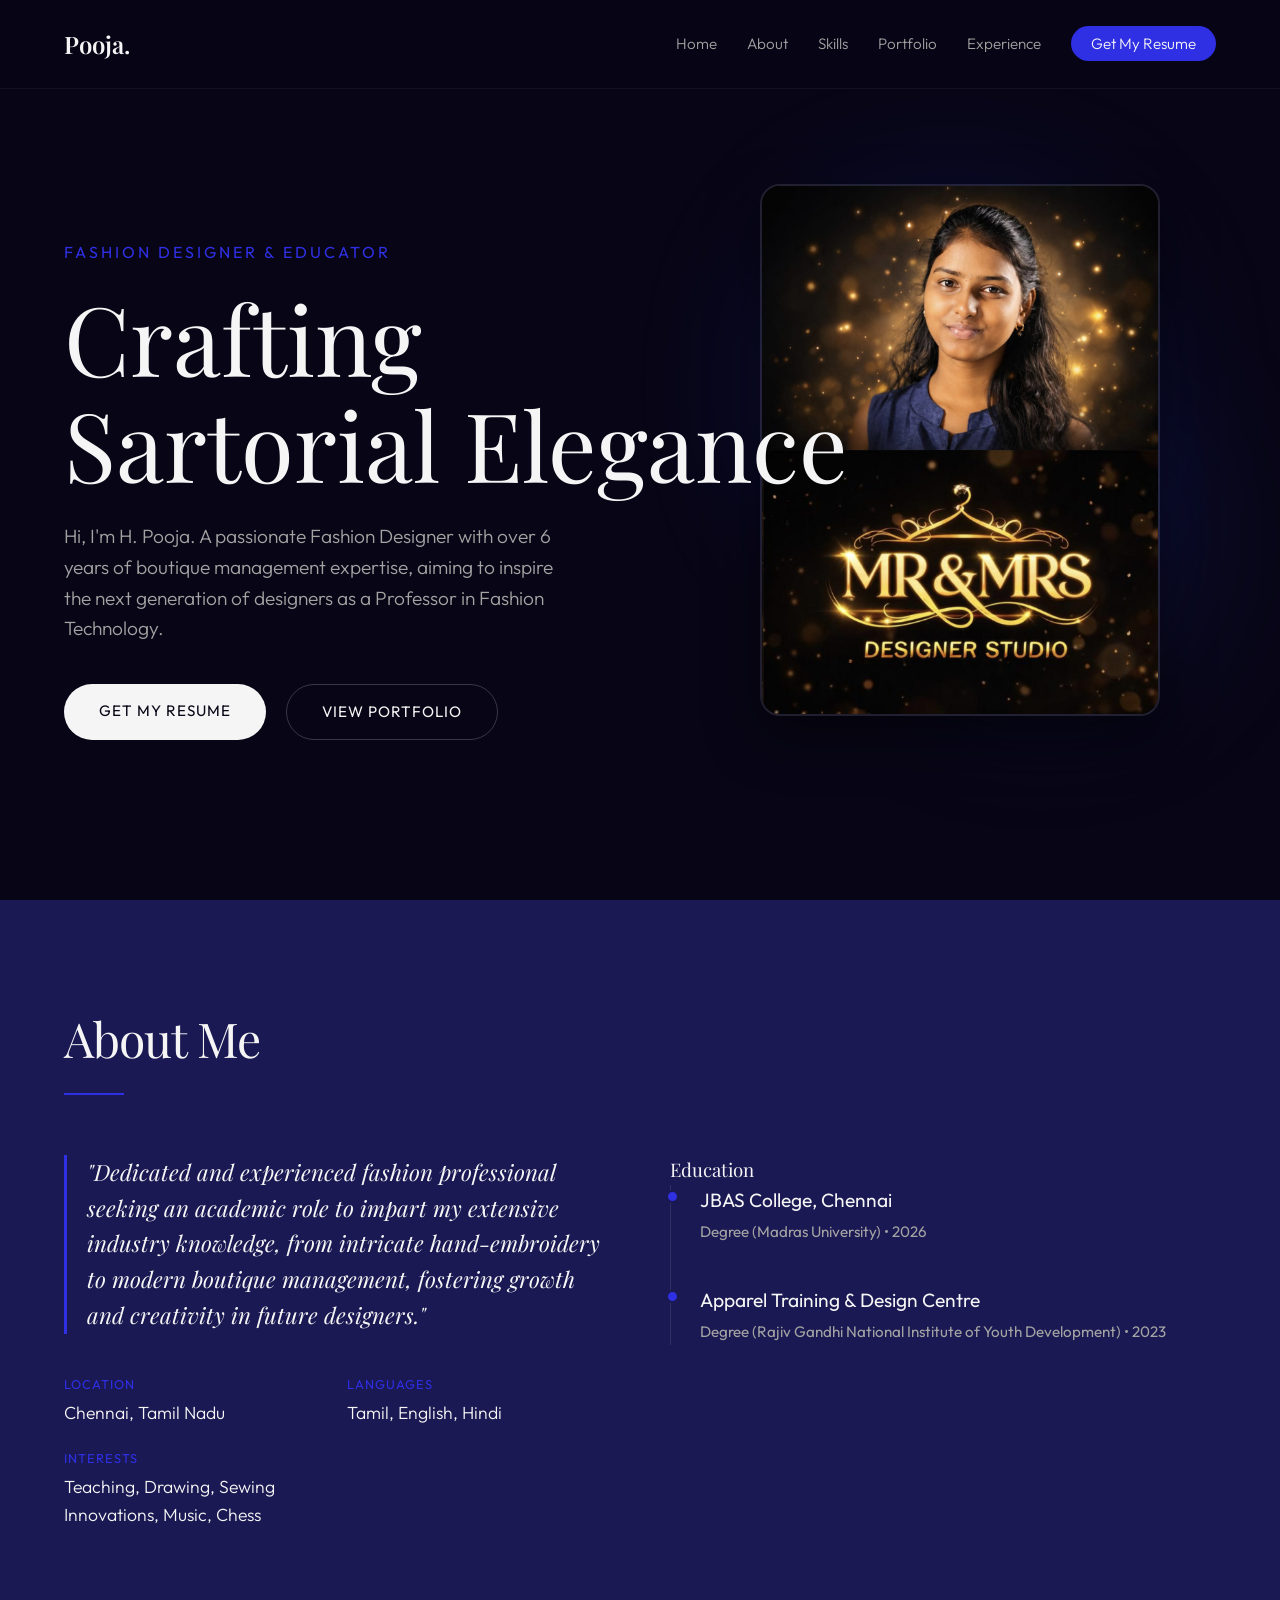
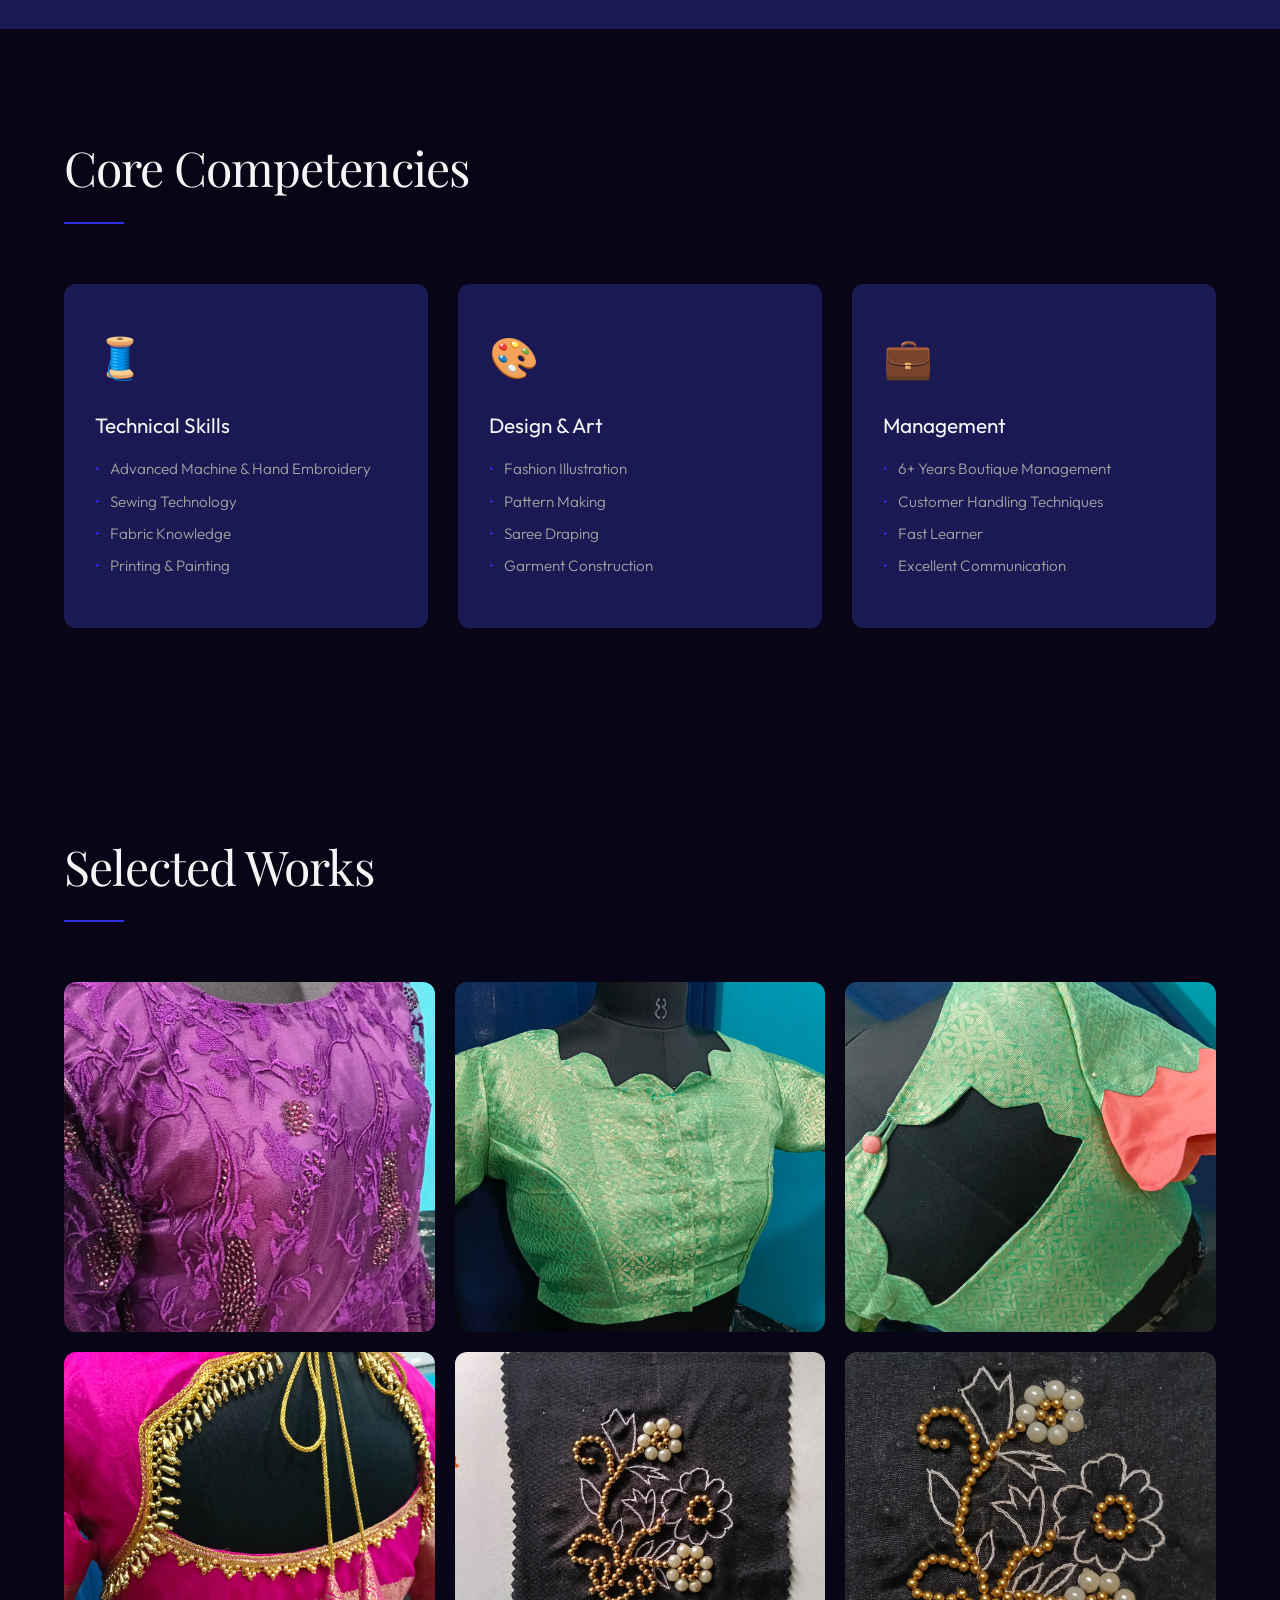
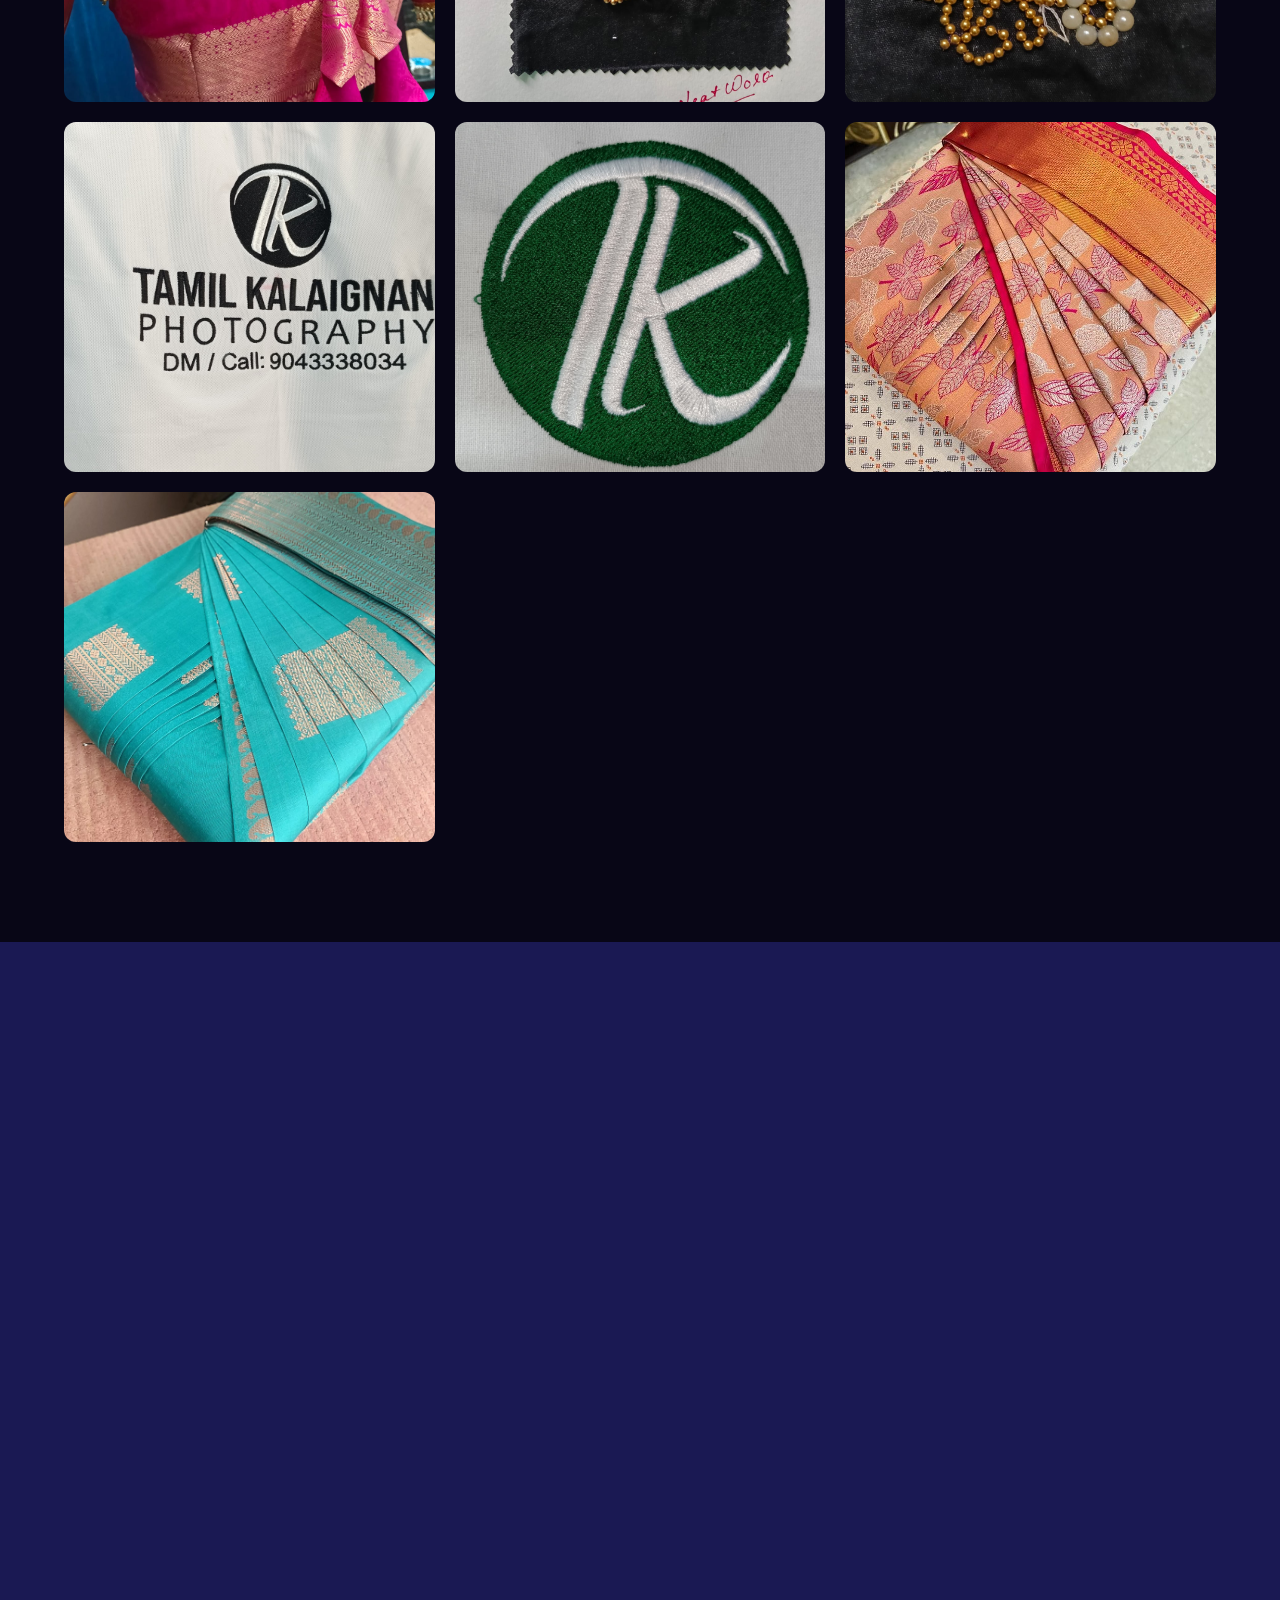
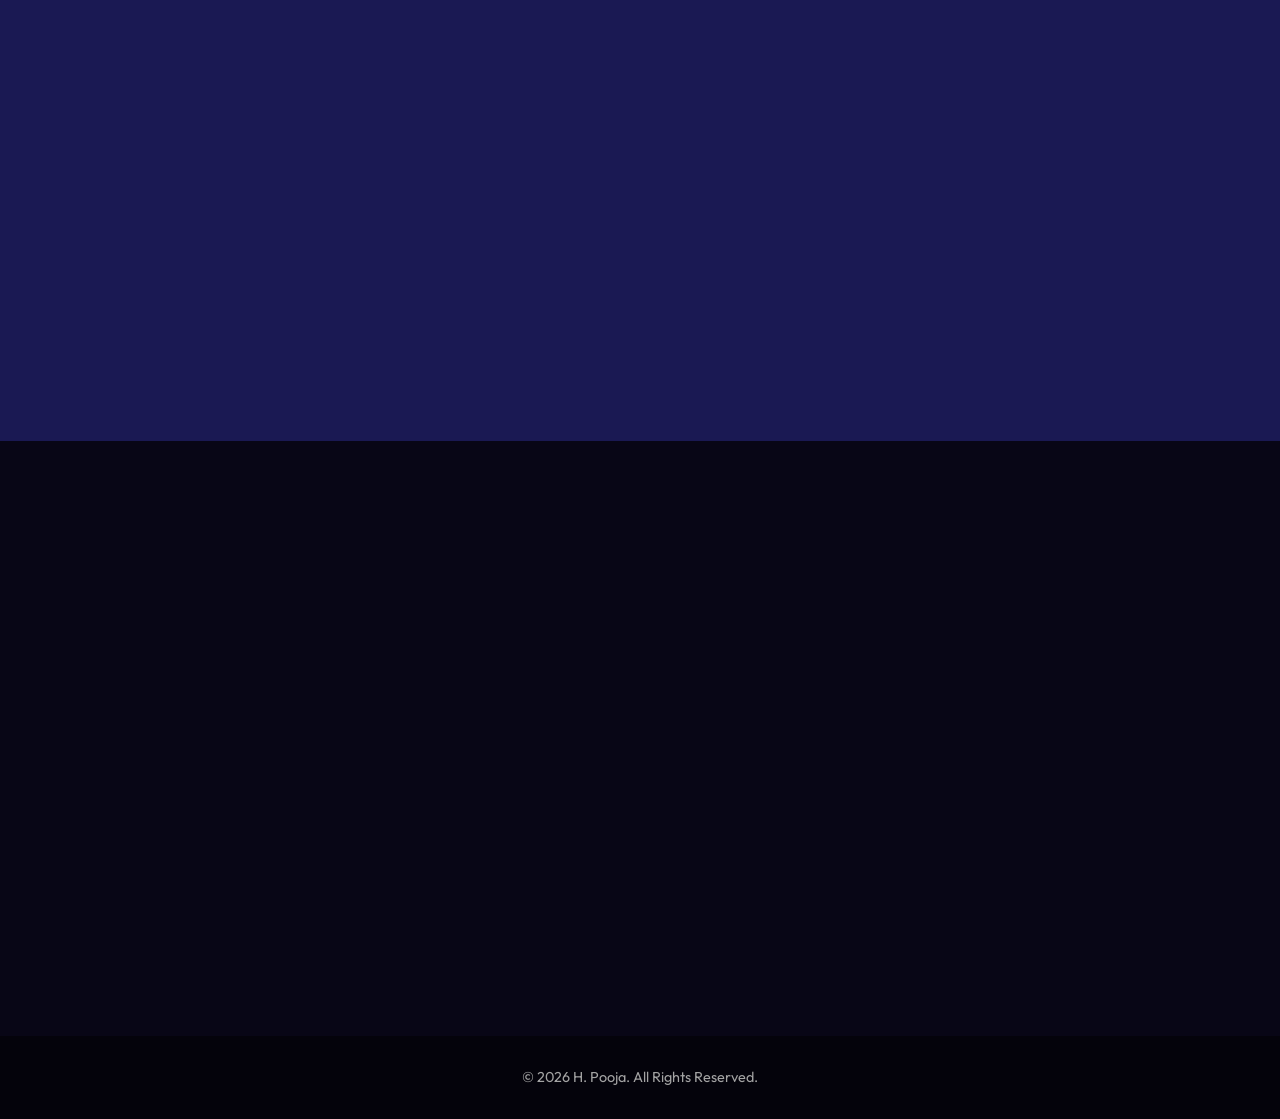
==== index.html @ 05bd98a3 "Update portfolio: added gallery, professional content, and A4 print resume" ====
<!DOCTYPE html>
<html lang="en">
<head>
    <meta charset="UTF-8">
    <meta name="viewport" content="width=device-width, initial-scale=1.0">
    <meta name="description" content="Portfolio of H. Pooja, Fashion & Costume Design Professional.">
    <title>H. Pooja | Fashion Designer & Educator</title>
    <link rel="preconnect" href="https://fonts.googleapis.com">
    <link rel="preconnect" href="https://fonts.gstatic.com" crossorigin>
    <link href="https://fonts.googleapis.com/css2?family=Outfit:wght@300;400;500;600&family=Playfair+Display:ital,wght@0,400;0,600;1,400&display=swap" rel="stylesheet">
    <link rel="stylesheet" href="style.css">
</head>
<body>
    <nav class="navbar">
        <div class="logo">Pooja.</div>
        <ul class="nav-links">
            <li><a href="#home">Home</a></li>
            <li><a href="#about">About</a></li>
            <li><a href="#skills">Skills</a></li>
            <li><a href="#portfolio">Portfolio</a></li>
            <li><a href="#experience">Experience</a></li>
            <li><a href="resume.html" target="_blank" class="btn-nav">Get My Resume</a></li>
        </ul>
        <div class="hamburger">
            <span></span>
            <span></span>
            <span></span>
        </div>
    </nav>

    <main>
        <section id="home" class="hero">
            <div class="hero-content fade-in-up">
                <p class="subtitle">Fashion Designer & Educator</p>
                <h1 class="title">Crafting <br>Sartorial Elegance</h1>
                <p class="description">Hi, I'm H. Pooja. A passionate Fashion Designer with over 6 years of boutique management expertise, aiming to inspire the next generation of designers as a Professor in Fashion Technology.</p>
                <div class="hero-buttons">
                    <a href="resume.html" target="_blank" class="btn btn-primary">Get My Resume</a>
                    <a href="#portfolio" class="btn btn-secondary">View Portfolio</a>
                </div>
            </div>
            <div class="hero-visual fade-in">
                <img src="pooja-portrait.jpeg" alt="H. Pooja Portrait" class="hero-portrait">
                <div class="abstract-shape shape-1"></div>
                <div class="abstract-shape shape-2"></div>
            </div>
        </section>

        <section id="about" class="about section-padding">
            <div class="section-header reveal">
                <h2>About Me</h2>
                <div class="line"></div>
            </div>
            <div class="about-grid">
                <div class="about-text reveal">
                    <p class="objective">"Dedicated and experienced fashion professional seeking an academic role to impart my extensive industry knowledge, from intricate hand-embroidery to modern boutique management, fostering growth and creativity in future designers."</p>
                    <div class="personal-info">
                        <div class="info-item">
                            <span class="label">Location</span>
                            <span class="value">Chennai, Tamil Nadu</span>
                        </div>
                        <div class="info-item">
                            <span class="label">Languages</span>
                            <span class="value">Tamil, English, Hindi</span>
                        </div>
                        <div class="info-item">
                            <span class="label">Interests</span>
                            <span class="value">Teaching, Drawing, Sewing Innovations, Music, Chess</span>
                        </div>
                    </div>
                </div>
                <div class="education reveal">
                    <h3>Education</h3>
                    <div class="timeline">
                        <div class="timeline-item">
                            <h4>JBAS College, Chennai</h4>
                            <p>Degree (Madras University) • 2026</p>
                        </div>
                        <div class="timeline-item">
                            <h4>Apparel Training & Design Centre</h4>
                            <p>Degree (Rajiv Gandhi National Institute of Youth Development) • 2023</p>
                        </div>
                    </div>
                </div>
            </div>
        </section>

        <section id="skills" class="skills section-padding">
            <div class="section-header reveal">
                <h2>Core Competencies</h2>
                <div class="line"></div>
            </div>
            <div class="skills-grid reveal">
                <div class="skill-card">
                    <div class="skill-icon">🧵</div>
                    <h3>Technical Skills</h3>
                    <ul class="skill-list">
                        <li>Advanced Machine & Hand Embroidery</li>
                        <li>Sewing Technology</li>
                        <li>Fabric Knowledge</li>
                        <li>Printing & Painting</li>
                    </ul>
                </div>
                <div class="skill-card">
                    <div class="skill-icon">🎨</div>
                    <h3>Design & Art</h3>
                    <ul class="skill-list">
                        <li>Fashion Illustration</li>
                        <li>Pattern Making</li>
                        <li>Saree Draping</li>
                        <li>Garment Construction</li>
                    </ul>
                </div>
                <div class="skill-card">
                    <div class="skill-icon">💼</div>
                    <h3>Management</h3>
                    <ul class="skill-list">
                        <li>6+ Years Boutique Management</li>
                        <li>Customer Handling Techniques</li>
                        <li>Fast Learner</li>
                        <li>Excellent Communication</li>
                    </ul>
                </div>
            </div>
        </section>

        <section id="portfolio" class="portfolio section-padding">
            <div class="section-header reveal">
                <h2>Selected Works</h2>
                <div class="line"></div>
            </div>
            <div class="portfolio-grid reveal">
                <div class="portfolio-item"><img src="purple-gown.jpeg" alt="Purple Gown"></div>
                <div class="portfolio-item"><img src="blouse-green-front.jpeg" alt="Green Blouse Front"></div>
                <div class="portfolio-item"><img src="blouse-green-back.jpeg" alt="Green Blouse Back"></div>
                <div class="portfolio-item"><img src="blouse-pink-back.jpeg" alt="Pink Blouse Back"></div>
                <div class="portfolio-item"><img src="embroidery-black.jpeg" alt="Black Embroidery"></div>
                <div class="portfolio-item"><img src="embroidery-gold-flower.jpeg" alt="Gold Flower Embroidery"></div>
                <div class="portfolio-item"><img src="embroidery-logo-tamil.jpeg" alt="Tamil Logo Embroidery"></div>
                <div class="portfolio-item"><img src="embroidery-logo-tk.jpeg" alt="TK Logo Embroidery"></div>
                <div class="portfolio-item"><img src="saree-pleat-peach.jpeg" alt="Peach Saree Pleats"></div>
                <div class="portfolio-item"><img src="saree-pleat-teal.jpeg" alt="Teal Saree Pleats"></div>
            </div>
        </section>

        <section id="experience" class="experience section-padding">
            <div class="section-header reveal">
                <h2>Professional Experience</h2>
                <div class="line"></div>
            </div>
            <div class="exp-container reveal">
                <div class="exp-card">
                    <div class="exp-date">NIFT Chennai • 6 Months</div>
                    <h3>Teaching Assistant / Lab Assistant</h3>
                    <p>Leveraged deep technical knowledge to assist in the Fashion Design Department. Mentored students in practical sewing technologies, fabric handling, and fashion illustration. Cultivated an engaging academic environment.</p>
                </div>
                <div class="exp-card">
                    <div class="exp-date">Boutique Industry • 6+ Years</div>
                    <h3>Boutique Manager & Head Designer</h3>
                    <p>Directed daily operations and client relations. Mastered customer handling techniques while overseeing custom garment creation, advanced embroidery projects, and bespoke saree draping for high-profile clients.</p>
                </div>
                <div class="exp-card">
                    <div class="exp-date">Movie Industry</div>
                    <h3>Movie Costume Designer</h3>
                    <p>Conceptualized and designed costumes for cinematic productions, focusing on character enhancement through authentic fabric selection and intricate detailing.</p>
                </div>
            </div>
        </section>

        <section id="contact" class="contact section-padding">
            <div class="contact-content reveal">
                <h2>Ready to Inspire the<br><i>Next Generation</i>.</h2>
                <p style="margin-bottom: 30px; color: var(--text-secondary);">Available for Academic and Professorial Roles.</p>
                <div class="contact-info">
                    <a href="mailto:h.pooja2002pj@gmail.com" class="contact-link">h.pooja2002pj@gmail.com</a>
                    <a href="tel:+919087470744" class="contact-link">+91 9087470744</a>
                </div>
            </div>
        </section>
    </main>

    <footer>
        <p>&copy; 2026 H. Pooja. All Rights Reserved.</p>
    </footer>

    <script src="script.js"></script>
</body>
</html>
---- style.css ----
:root {
    --bg-color: #080616;
    --surface-color: #1A1953;
    --text-primary: #f5f5f5;
    --text-secondary: #a3a3a3;
    --accent-color: #2F2FE4; /* Blue accent */
    --accent-hover: #162E93;
    --font-heading: 'Playfair Display', serif;
    --font-body: 'Outfit', sans-serif;
    --transition: all 0.3s cubic-bezier(0.25, 0.46, 0.45, 0.94);
}

* {
    margin: 0;
    padding: 0;
    box-sizing: border-box;
}

html {
    scroll-behavior: smooth;
}

body {
    background-color: var(--bg-color);
    color: var(--text-primary);
    font-family: var(--font-body);
    line-height: 1.6;
    overflow-x: hidden;
}

::selection {
    background-color: var(--accent-color);
    color: var(--bg-color);
}

/* Typography */
h1, h2, h3, h4, .logo {
    font-family: var(--font-heading);
    font-weight: 400;
}

h2 {
    font-size: clamp(2rem, 5vw, 3rem);
    margin-bottom: 1rem;
    letter-spacing: -0.02em;
}

/* Utilities */
.section-padding {
    padding: 100px 5%;
}

.section-header {
    margin-bottom: 60px;
}

.line {
    width: 60px;
    height: 2px;
    background-color: var(--accent-color);
    margin-top: 10px;
}

/* Navbar */
.navbar {
    position: fixed;
    top: 0;
    left: 0;
    width: 100%;
    padding: 25px 5%;
    display: flex;
    justify-content: space-between;
    align-items: center;
    z-index: 100;
    background: rgba(8, 6, 22, 0.8);
    backdrop-filter: blur(10px);
    border-bottom: 1px solid rgba(255, 255, 255, 0.05);
}

.logo {
    font-size: 1.5rem;
    font-weight: 600;
    color: var(--text-primary);
    text-decoration: none;
    z-index: 101;
}

.nav-links {
    display: flex;
    list-style: none;
    gap: 30px;
    align-items: center;
}

.nav-links a {
    color: var(--text-secondary);
    text-decoration: none;
    font-size: 0.95rem;
    font-weight: 300;
    transition: var(--transition);
    position: relative;
}

.nav-links a:not(.btn-nav)::after {
    content: '';
    position: absolute;
    bottom: -5px;
    left: 0;
    width: 0;
    height: 1px;
    background-color: var(--accent-color);
    transition: var(--transition);
}

.nav-links a:hover {
    color: var(--text-primary);
}

.nav-links a:not(.btn-nav):hover::after {
    width: 100%;
}

.btn-nav {
    background-color: var(--accent-color);
    color: var(--text-primary) !important;
    padding: 8px 20px;
    border-radius: 20px;
    border: none;
}
.btn-nav:hover {
    background-color: var(--accent-hover);
}

.hamburger {
    display: none;
    cursor: pointer;
    flex-direction: column;
    gap: 6px;
    z-index: 101;
}

.hamburger span {
    width: 30px;
    height: 2px;
    background-color: var(--text-primary);
    transition: var(--transition);
    border-radius: 2px;
}

/* Hero Section */
.hero {
    min-height: 100vh;
    display: flex;
    align-items: center;
    padding: 0 5%;
    position: relative;
    overflow: hidden;
}

.hero-content {
    max-width: 800px;
    z-index: 2;
    padding-top: 80px;
}

.subtitle {
    color: var(--accent-color);
    font-size: 1rem;
    text-transform: uppercase;
    letter-spacing: 3px;
    margin-bottom: 20px;
}

.title {
    font-size: clamp(2.5rem, 8vw, 6rem);
    line-height: 1.1;
    margin-bottom: 25px;
}

.description {
    font-size: clamp(1rem, 3vw, 1.2rem);
    color: var(--text-secondary);
    max-width: 500px;
    margin-bottom: 40px;
    font-weight: 300;
}

.hero-buttons {
    display: flex;
    gap: 20px;
    flex-wrap: wrap;
}

.btn {
    padding: 15px 35px;
    text-decoration: none;
    font-size: 0.95rem;
    border-radius: 30px;
    transition: var(--transition);
    text-transform: uppercase;
    letter-spacing: 1px;
    text-align: center;
}

.btn-primary {
    background-color: var(--text-primary);
    color: var(--bg-color);
}

.btn-primary:hover {
    background-color: var(--accent-color);
    color: var(--text-primary);
}

.btn-secondary {
    border: 1px solid rgba(255,255,255,0.2);
    color: var(--text-primary);
}

.btn-secondary:hover {
    border-color: var(--text-primary);
    background-color: rgba(255,255,255,0.05);
}

.hero-visual {
    position: absolute;
    right: 5%;
    top: 50%;
    transform: translateY(-50%);
    width: 40vw;
    height: 60vh;
    z-index: 1;
    display: flex;
    justify-content: center;
    align-items: center;
}

.hero-portrait {
    width: 100%;
    max-width: 400px;
    height: auto;
    border-radius: 20px;
    object-fit: cover;
    z-index: 2;
    box-shadow: 0 20px 50px rgba(0,0,0,0.5);
    border: 2px solid rgba(255,255,255,0.1);
}

.abstract-shape {
    position: absolute;
    border-radius: 50%;
    filter: blur(80px);
    opacity: 0.5;
    animation: float 10s ease-in-out infinite;
}

.shape-1 {
    width: clamp(200px, 40vw, 300px);
    height: clamp(200px, 40vw, 300px);
    background: linear-gradient(45deg, #2F2FE4, #162E93);
    top: 10%;
    left: 20%;
}

.shape-2 {
    width: clamp(150px, 30vw, 250px);
    height: clamp(150px, 30vw, 250px);
    background: linear-gradient(45deg, #1A1953, #162E93);
    bottom: 10%;
    right: 10%;
    animation-delay: -5s;
}

@keyframes float {
    0%, 100% { transform: translateY(0) scale(1); }
    50% { transform: translateY(-30px) scale(1.05); }
}

/* About Section */
.about {
    background-color: var(--surface-color);
}

.about-grid {
    display: grid;
    grid-template-columns: 1fr 1fr;
    gap: 60px;
}

.objective {
    font-size: clamp(1.2rem, 3vw, 1.4rem);
    font-family: var(--font-heading);
    font-style: italic;
    color: var(--text-primary);
    margin-bottom: 40px;
    border-left: 3px solid var(--accent-color);
    padding-left: 20px;
}

.personal-info {
    display: grid;
    grid-template-columns: repeat(auto-fit, minmax(200px, 1fr));
    gap: 20px;
}

.info-item {
    display: flex;
    flex-direction: column;
}

.label {
    color: var(--accent-color);
    font-size: 0.8rem;
    text-transform: uppercase;
    letter-spacing: 1px;
    margin-bottom: 5px;
}

.value {
    font-size: 1.1rem;
    font-weight: 300;
}

.timeline {
    position: relative;
    padding-left: 30px;
}

.timeline::before {
    content: '';
    position: absolute;
    left: 0;
    top: 0;
    width: 1px;
    height: 100%;
    background-color: rgba(255,255,255,0.1);
}

.timeline-item {
    position: relative;
    margin-bottom: 40px;
}

.timeline-item:last-child {
    margin-bottom: 0;
}

.timeline-item::before {
    content: '';
    position: absolute;
    left: -34px;
    top: 5px;
    width: 9px;
    height: 9px;
    border-radius: 50%;
    background-color: var(--accent-color);
    border: 2px solid var(--surface-color);
}

.timeline-item h4 {
    font-size: 1.2rem;
    margin-bottom: 5px;
    font-family: var(--font-body);
}

.timeline-item p {
    color: var(--text-secondary);
    font-size: 0.95rem;
}

/* Skills */
.skills-grid {
    display: grid;
    grid-template-columns: repeat(auto-fit, minmax(250px, 1fr));
    gap: 30px;
}

.skill-card {
    background-color: var(--surface-color);
    padding: 40px 30px;
    border-radius: 12px;
    transition: var(--transition);
    border: 1px solid rgba(255,255,255,0.02);
}

.skill-card:hover {
    transform: translateY(-10px);
    border-color: rgba(47, 47, 228, 0.3);
    box-shadow: 0 10px 30px rgba(0,0,0,0.5);
}

.skill-icon {
    font-size: 2.5rem;
    margin-bottom: 20px;
}

.skill-card h3 {
    font-size: 1.3rem;
    margin-bottom: 15px;
    font-family: var(--font-body);
}

.skill-list {
    list-style: none;
}
.skill-list li {
    color: var(--text-secondary);
    font-size: 0.95rem;
    font-weight: 300;
    margin-bottom: 8px;
    position: relative;
    padding-left: 15px;
}
.skill-list li::before {
    content: "•";
    position: absolute;
    left: 0;
    color: var(--accent-color);
}

/* Portfolio */
.portfolio {
    background-color: var(--bg-color);
}

.portfolio-grid {
    display: grid;
    grid-template-columns: repeat(auto-fill, minmax(300px, 1fr));
    gap: 20px;
}

.portfolio-item {
    width: 100%;
    height: 350px;
    border-radius: 12px;
    overflow: hidden;
    position: relative;
}

.portfolio-item img {
    width: 100%;
    height: 100%;
    object-fit: cover;
    transition: transform 0.5s ease;
}

.portfolio-item:hover img {
    transform: scale(1.05);
}

/* Experience */
.experience {
    background-color: var(--surface-color);
}

.exp-container {
    display: flex;
    flex-direction: column;
    gap: 30px;
}

.exp-card {
    background-color: var(--bg-color);
    padding: 40px;
    border-radius: 12px;
    border-left: 4px solid var(--accent-color);
}

.exp-date {
    color: var(--accent-color);
    font-size: 0.9rem;
    letter-spacing: 1px;
    text-transform: uppercase;
    margin-bottom: 10px;
}

.exp-card h3 {
    font-size: clamp(1.4rem, 4vw, 1.8rem);
    margin-bottom: 15px;
}

.exp-card p {
    color: var(--text-secondary);
    font-size: 1.05rem;
}

/* Contact */
.contact {
    text-align: center;
    padding: 120px 5%;
}

.contact h2 {
    font-size: clamp(2rem, 6vw, 4.5rem);
    margin-bottom: 20px;
    line-height: 1.2;
}

.contact i {
    color: var(--text-secondary);
    font-style: italic;
}

.contact-info {
    display: flex;
    flex-direction: column;
    align-items: center;
    gap: 20px;
}

.contact-link {
    font-size: clamp(1.2rem, 4vw, 1.5rem);
    color: var(--text-primary);
    text-decoration: none;
    position: relative;
    padding-bottom: 5px;
    font-family: var(--font-heading);
}

.contact-link::after {
    content: '';
    position: absolute;
    bottom: 0;
    left: 0;
    width: 100%;
    height: 1px;
    background-color: var(--accent-color);
    transform: scaleX(0);
    transform-origin: right;
    transition: transform 0.4s ease;
}

.contact-link:hover::after {
    transform: scaleX(1);
    transform-origin: left;
}

/* Footer */
footer {
    text-align: center;
    padding: 30px;
    background-color: #04030b;
    color: var(--text-secondary);
    font-size: 0.9rem;
}

/* Animations */
.fade-in-up {
    animation: fadeInUp 1s cubic-bezier(0.25, 0.46, 0.45, 0.94) forwards;
    opacity: 0;
    transform: translateY(30px);
}

.fade-in {
    animation: fadeIn 1.5s ease forwards;
    opacity: 0;
}

@keyframes fadeInUp {
    to { opacity: 1; transform: translateY(0); }
}

@keyframes fadeIn {
    to { opacity: 1; }
}

.reveal {
    opacity: 0;
    transform: translateY(40px);
    transition: all 0.8s cubic-bezier(0.25, 0.46, 0.45, 0.94);
}

.reveal.active {
    opacity: 1;
    transform: translateY(0);
}

/* Mobile */
@media (max-width: 768px) {
    .section-padding { padding: 70px 5%; }
    .section-header { margin-bottom: 40px; }
    
    .nav-links {
        position: fixed;
        top: 0;
        right: -100%;
        width: 100%;
        height: 100vh;
        background-color: var(--bg-color);
        flex-direction: column;
        justify-content: center;
        align-items: center;
        gap: 40px;
        transition: 0.5s ease-in-out;
    }
    
    .nav-links.active { right: 0; }
    .nav-links a { font-size: 1.5rem; font-family: var(--font-heading); }
    .hamburger { display: flex; }
    
    .hamburger.active span:nth-child(1) { transform: translateY(8px) rotate(45deg); }
    .hamburger.active span:nth-child(2) { opacity: 0; }
    .hamburger.active span:nth-child(3) { transform: translateY(-8px) rotate(-45deg); }

    .hero-visual {
        position: relative;
        width: 100%;
        right: auto;
        top: auto;
        transform: none;
        margin-top: 40px;
        height: auto;
    }
    
    .hero-portrait {
        max-width: 250px;
    }

    .hero-buttons {
        flex-direction: column;
        width: 100%;
    }
    
    .btn { width: 100%; }
    .about-grid { grid-template-columns: 1fr; gap: 50px; }
    .timeline-item::before { left: -33px; }
    .exp-card { padding: 30px 20px; }
    .skill-card { padding: 30px 20px; text-align: left; }
    .contact { padding: 80px 5%; }
}
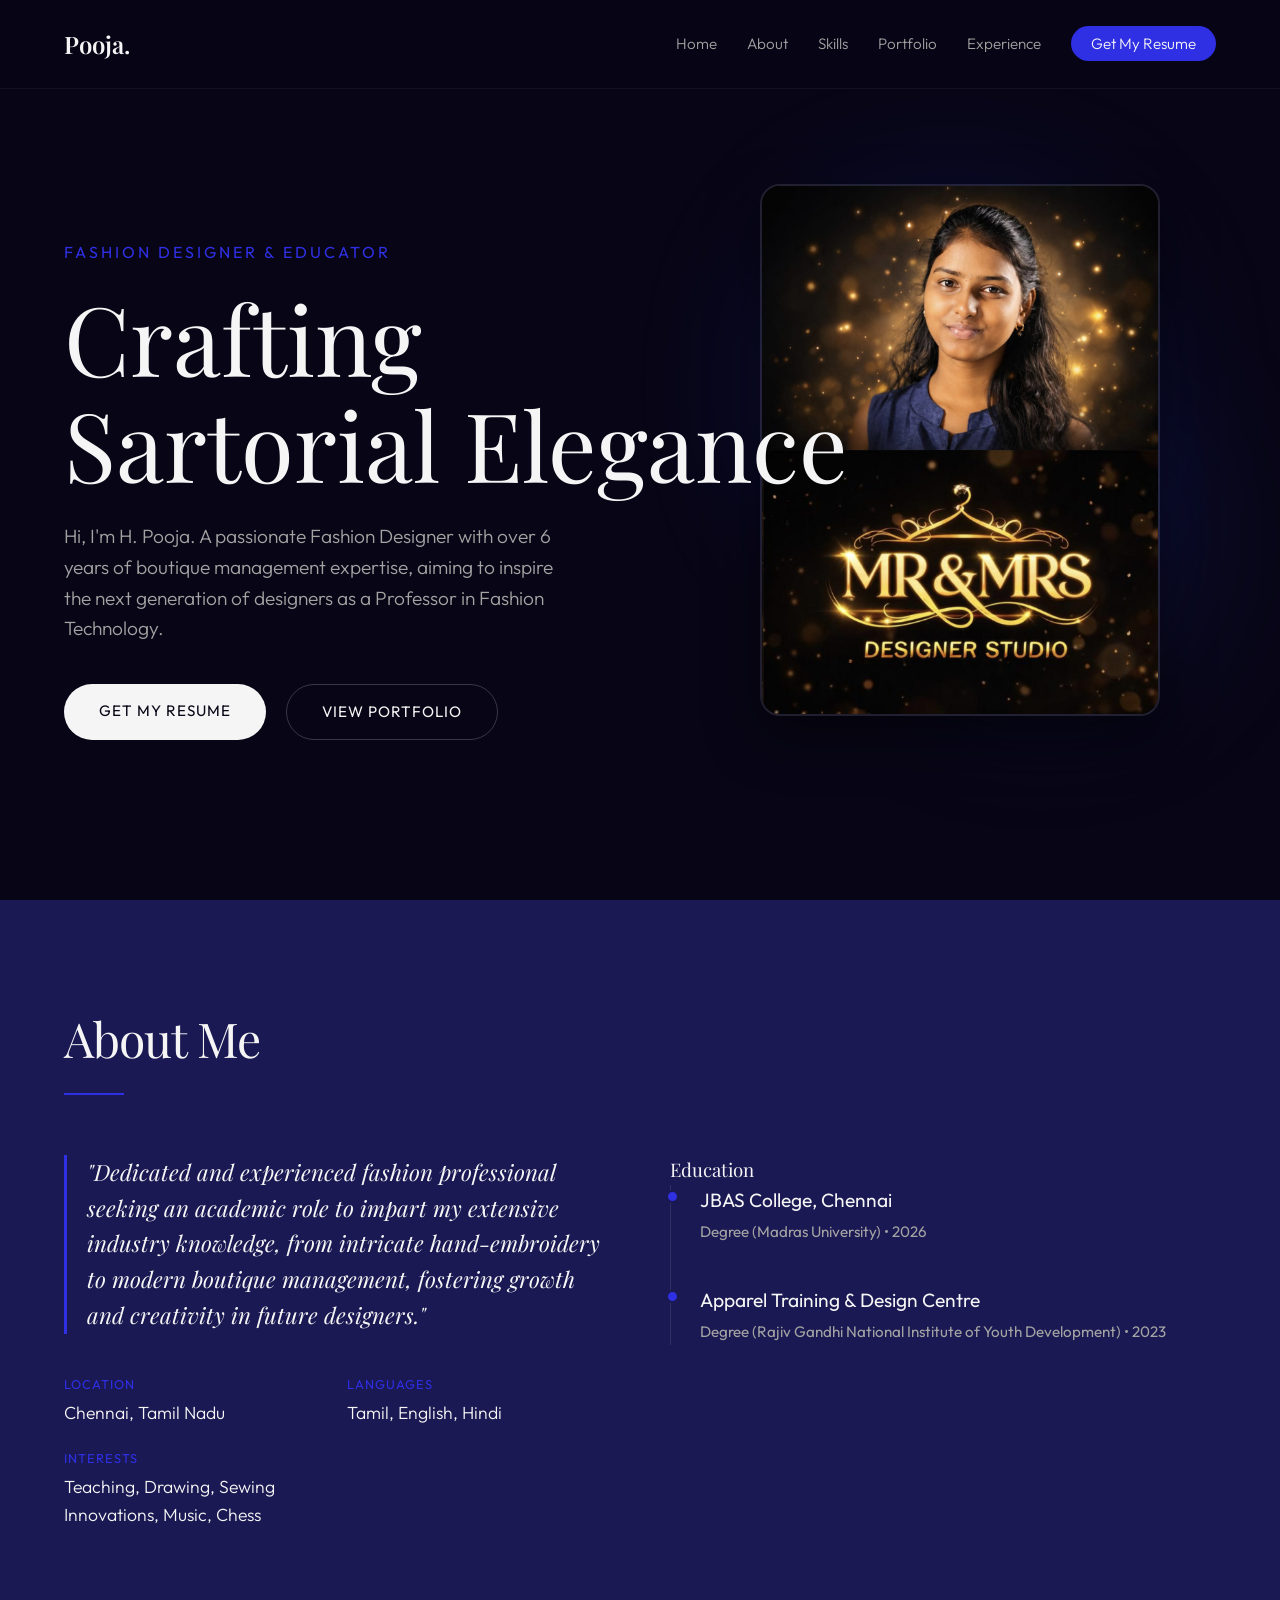
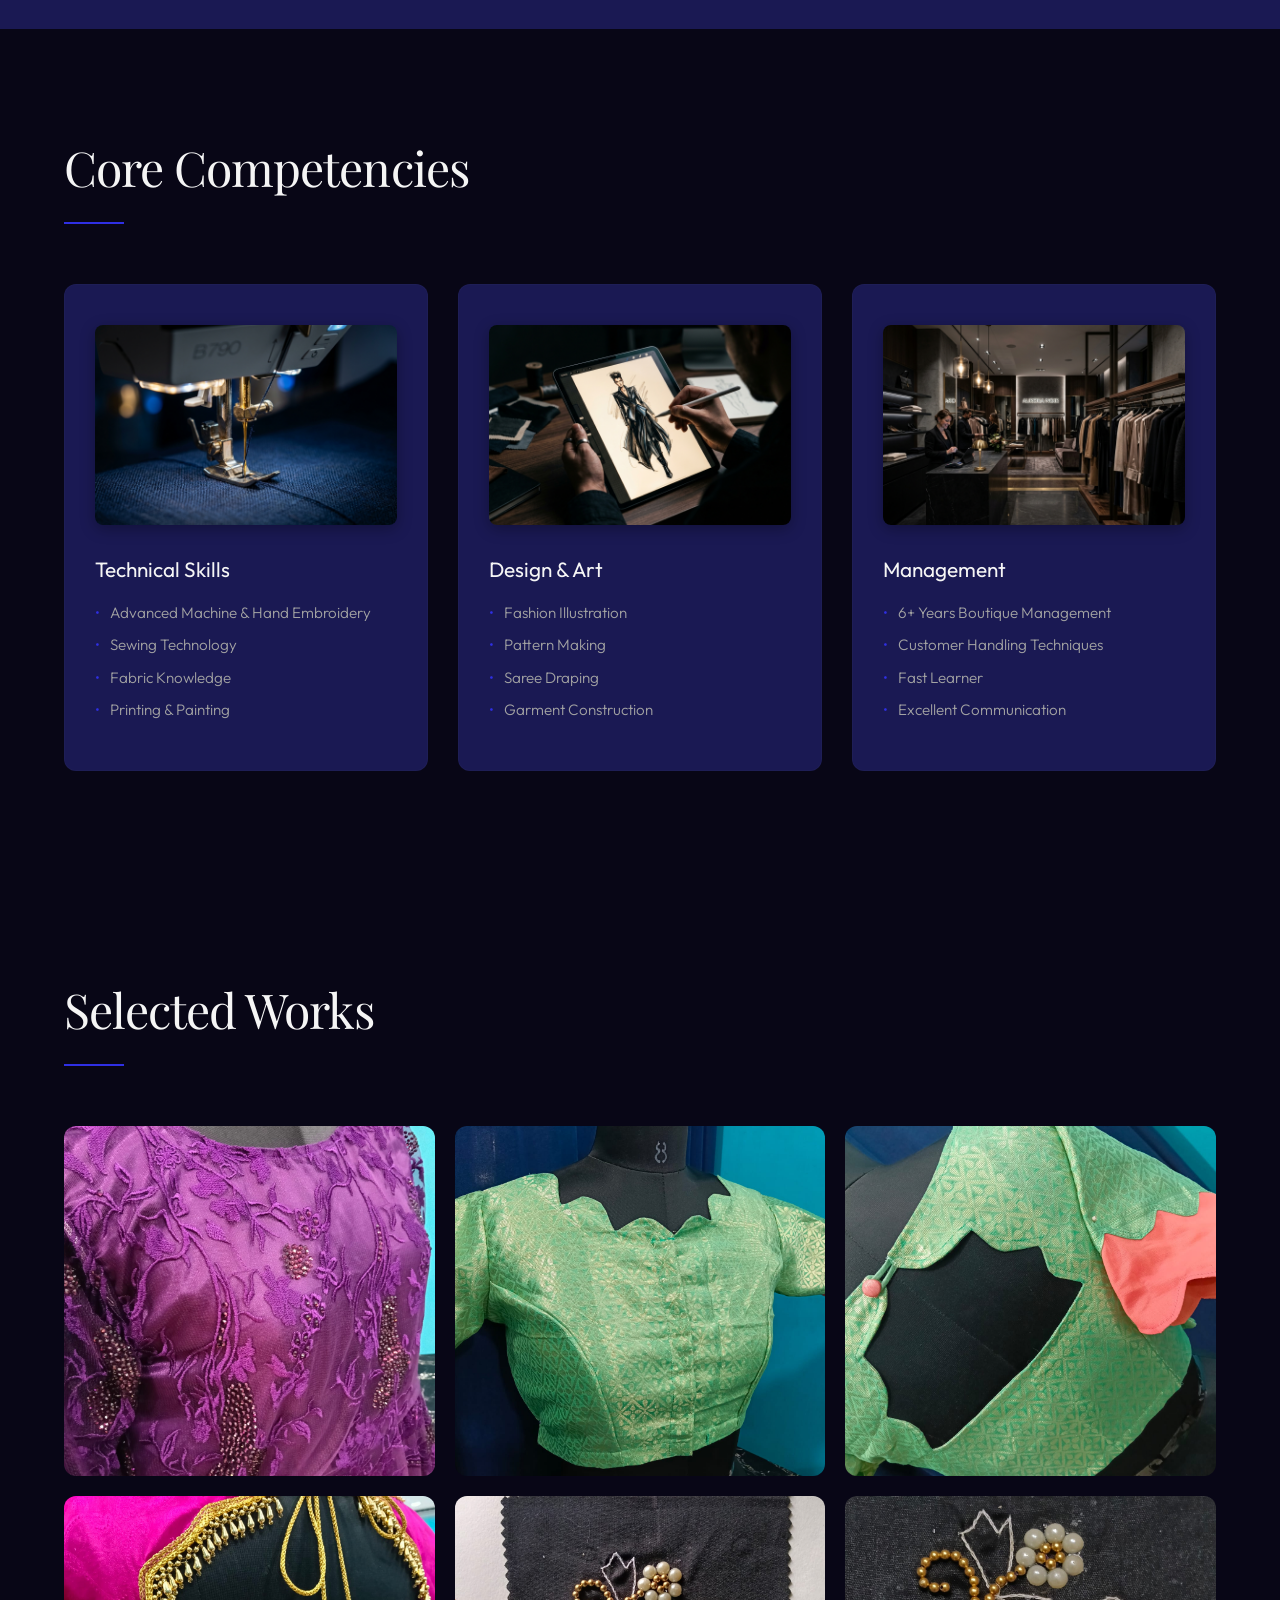
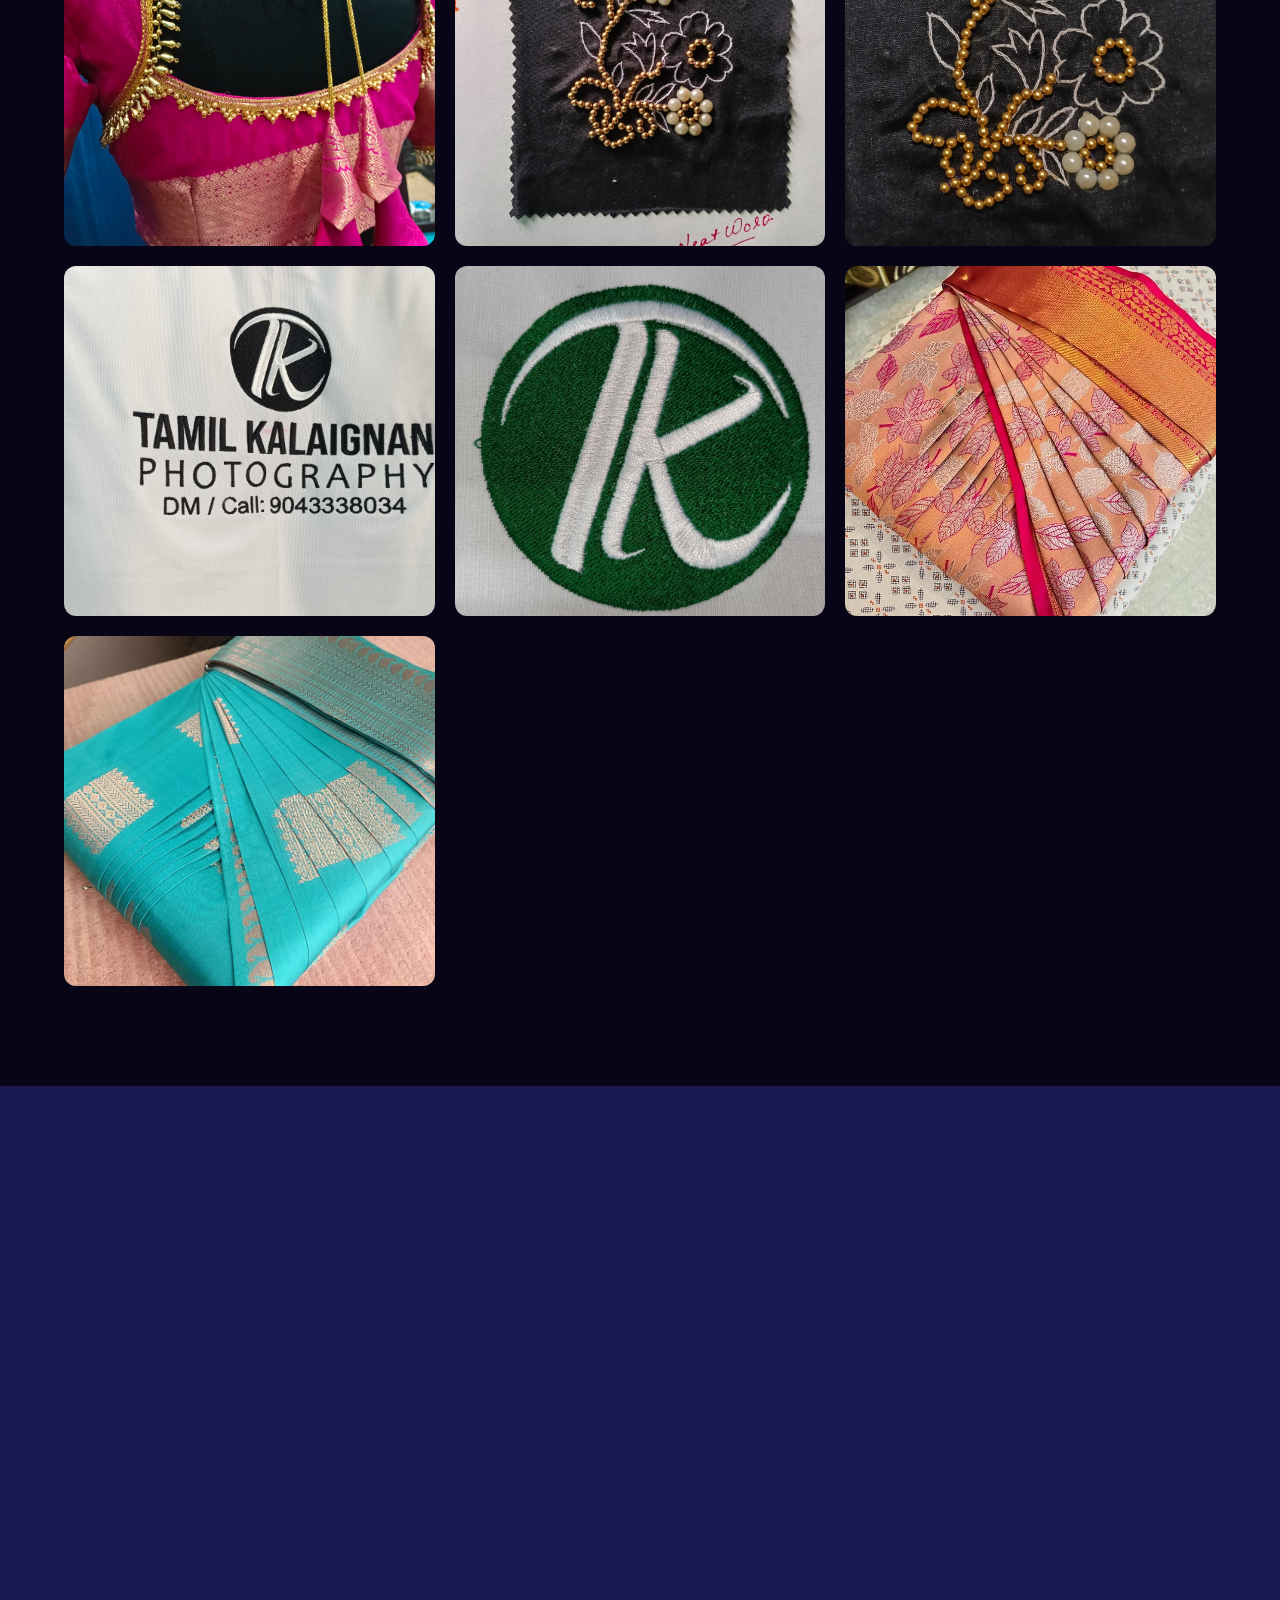
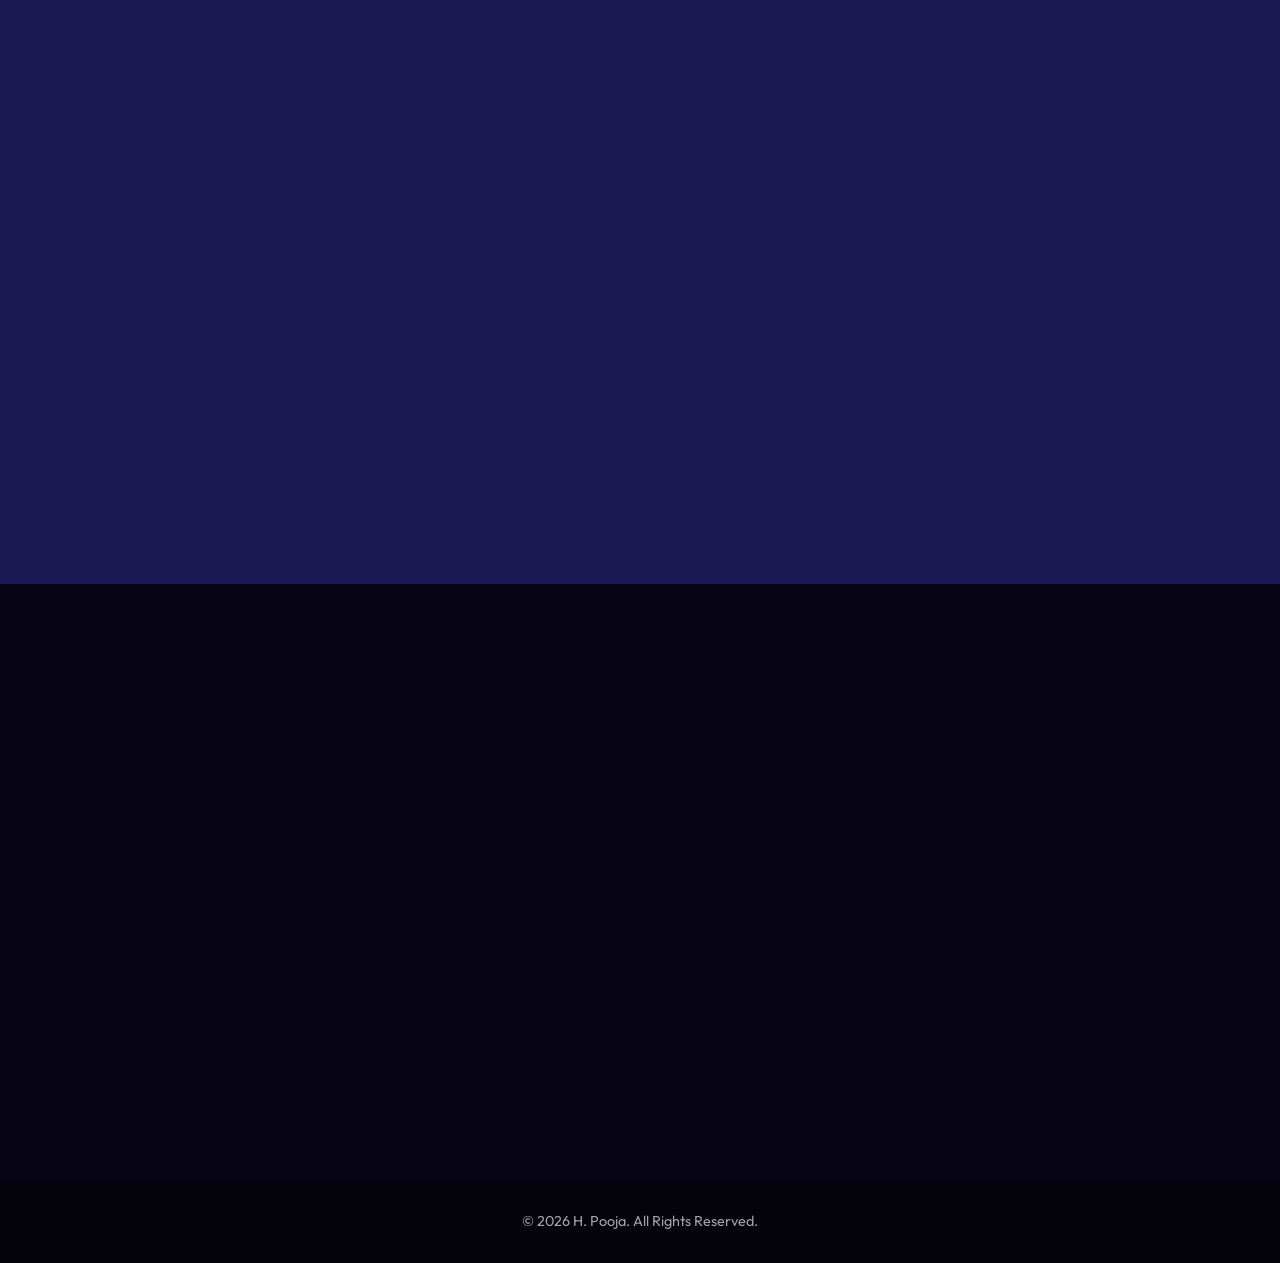
==== commit 845aba47: "Enhance UI: Add space under hero mobile view and add premium images for skills" ====
--- a/index.html
+++ b/index.html
@@ -92,7 +92,7 @@
             </div>
             <div class="skills-grid reveal">
                 <div class="skill-card">
-                    <div class="skill-icon">🧵</div>
+                    <img src="skill-technical.jpg" alt="Technical Skills" class="skill-img">
                     <h3>Technical Skills</h3>
                     <ul class="skill-list">
                         <li>Advanced Machine & Hand Embroidery</li>
@@ -102,7 +102,7 @@
                     </ul>
                 </div>
                 <div class="skill-card">
-                    <div class="skill-icon">🎨</div>
+                    <img src="skill-design.jpg" alt="Design & Art" class="skill-img">
                     <h3>Design & Art</h3>
                     <ul class="skill-list">
                         <li>Fashion Illustration</li>
@@ -112,7 +112,7 @@
                     </ul>
                 </div>
                 <div class="skill-card">
-                    <div class="skill-icon">💼</div>
+                    <img src="skill-management.jpg" alt="Management" class="skill-img">
                     <h3>Management</h3>
                     <ul class="skill-list">
                         <li>6+ Years Boutique Management</li>
--- a/style.css
+++ b/style.css
@@ -387,6 +387,15 @@
     transform: translateY(-10px);
     border-color: rgba(47, 47, 228, 0.3);
     box-shadow: 0 10px 30px rgba(0,0,0,0.5);
+}
+
+.skill-img {
+    width: 100%;
+    height: 200px;
+    object-fit: cover;
+    border-radius: 8px;
+    margin-bottom: 20px;
+    box-shadow: 0 4px 15px rgba(0,0,0,0.3);
 }
 
 .skill-icon {
@@ -577,7 +586,7 @@
 
 /* Mobile */
 @media (max-width: 768px) {
-    .section-padding { padding: 70px 5%; }
+    .section-padding { padding: 60px 5%; }
     .section-header { margin-bottom: 40px; }
     
     .nav-links {
@@ -590,17 +599,33 @@
         flex-direction: column;
         justify-content: center;
         align-items: center;
-        gap: 40px;
+        gap: 30px;
         transition: 0.5s ease-in-out;
+        z-index: 90;
     }
     
     .nav-links.active { right: 0; }
     .nav-links a { font-size: 1.5rem; font-family: var(--font-heading); }
-    .hamburger { display: flex; }
+    .hamburger { display: flex; z-index: 100; }
     
     .hamburger.active span:nth-child(1) { transform: translateY(8px) rotate(45deg); }
     .hamburger.active span:nth-child(2) { opacity: 0; }
     .hamburger.active span:nth-child(3) { transform: translateY(-8px) rotate(-45deg); }
+
+    .hero {
+        flex-direction: column;
+        justify-content: center;
+        text-align: center;
+        padding-top: 100px;
+        padding-bottom: 80px;
+    }
+    
+    .hero-content {
+        padding-top: 0;
+        display: flex;
+        flex-direction: column;
+        align-items: center;
+    }
 
     .hero-visual {
         position: relative;
@@ -614,17 +639,29 @@
     
     .hero-portrait {
         max-width: 250px;
+        width: 80%;
     }
 
     .hero-buttons {
         flex-direction: column;
         width: 100%;
+        align-items: center;
     }
     
-    .btn { width: 100%; }
-    .about-grid { grid-template-columns: 1fr; gap: 50px; }
+    .btn { width: 100%; max-width: 300px; }
+    
+    .about-grid { grid-template-columns: 1fr; gap: 40px; }
+    
+    .skills-grid { grid-template-columns: 1fr; gap: 30px; }
+    
+    .portfolio-grid { grid-template-columns: 1fr; gap: 20px; }
+    
     .timeline-item::before { left: -33px; }
+    
     .exp-card { padding: 30px 20px; }
+    
     .skill-card { padding: 30px 20px; text-align: left; }
+    
     .contact { padding: 80px 5%; }
 }
+
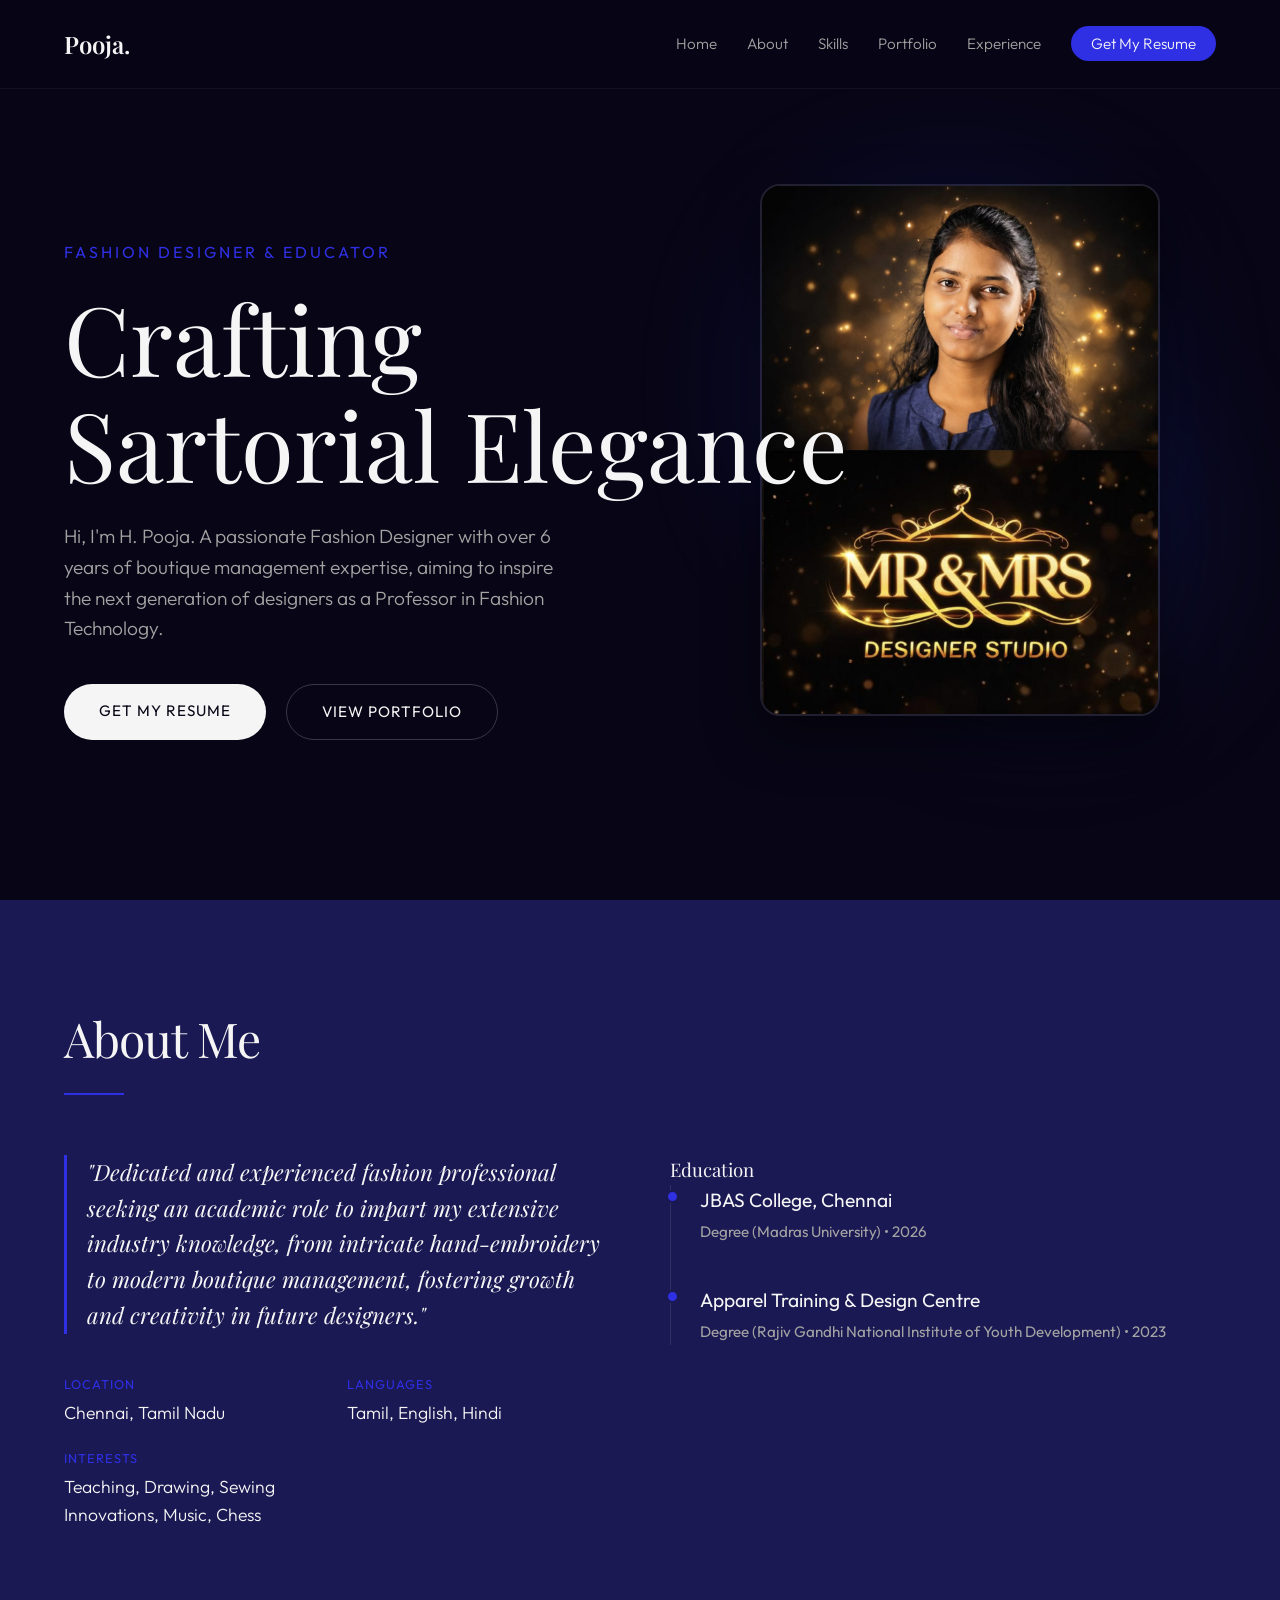
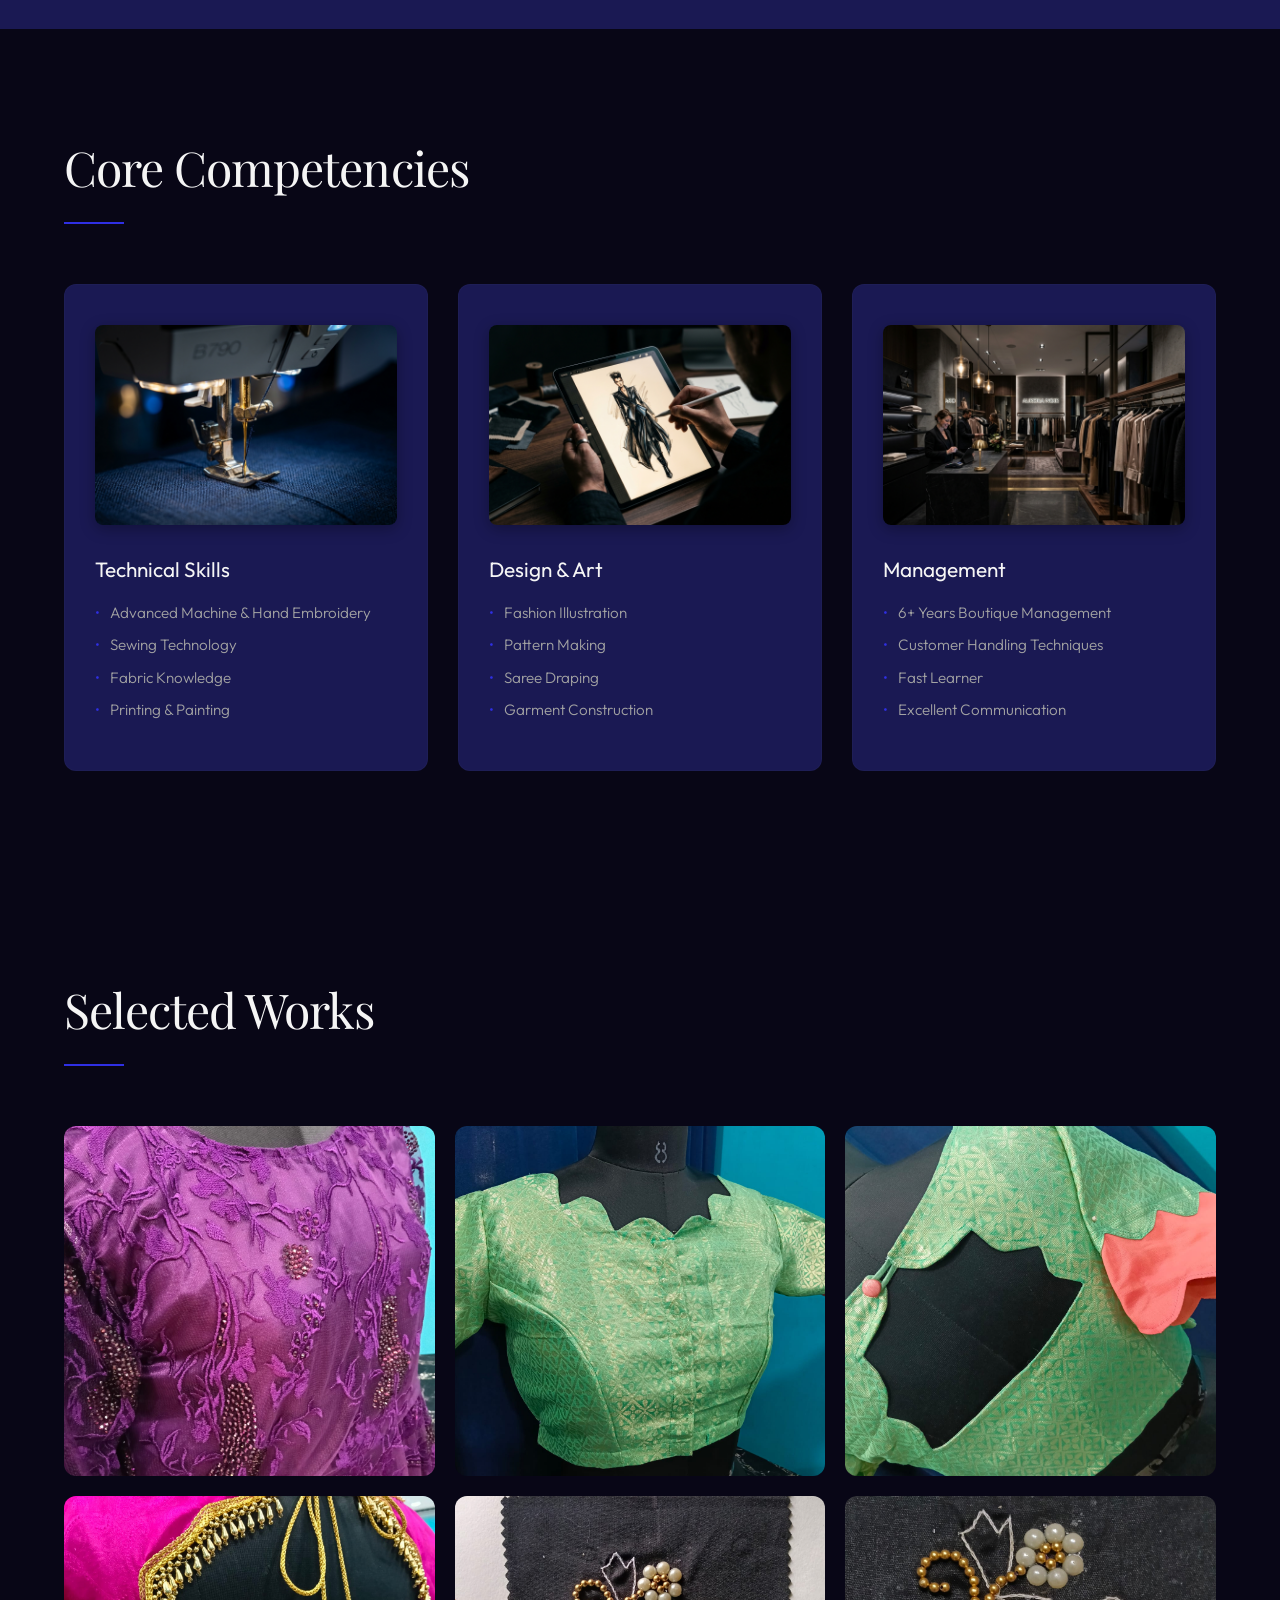
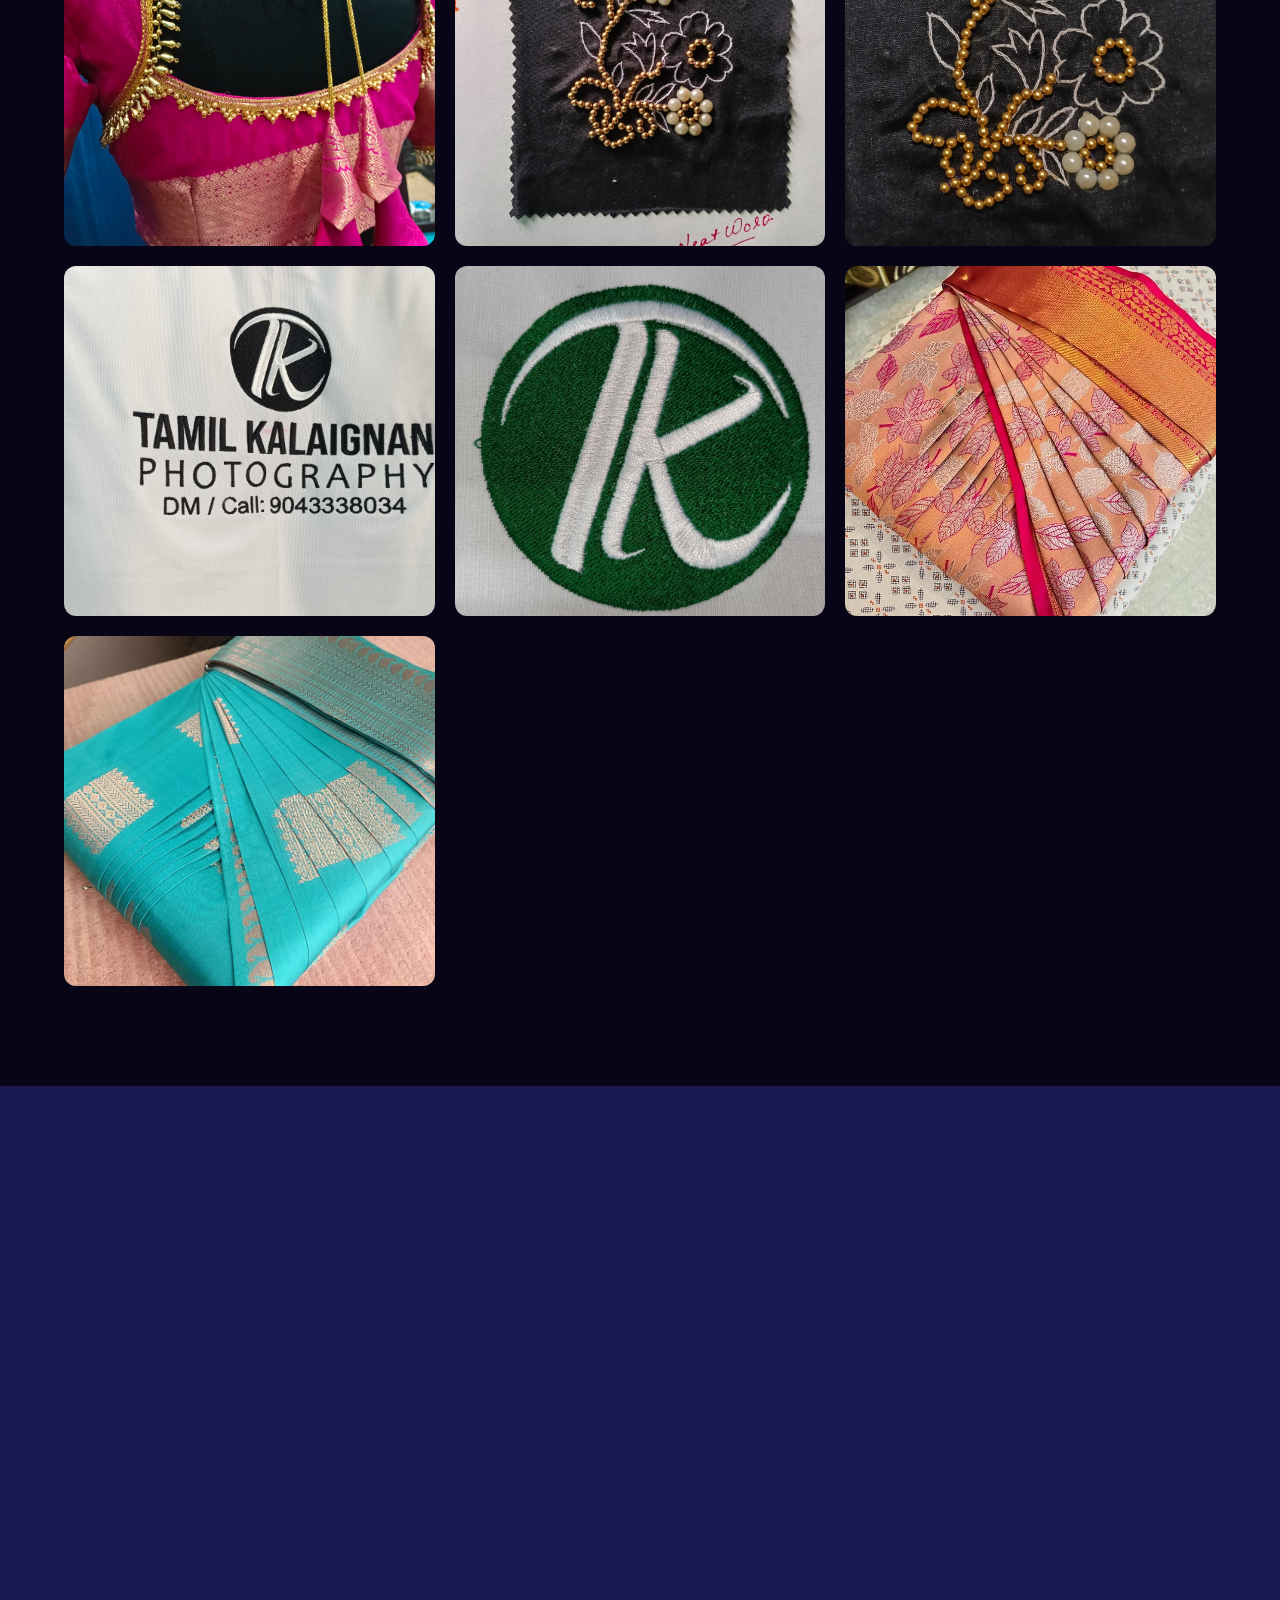
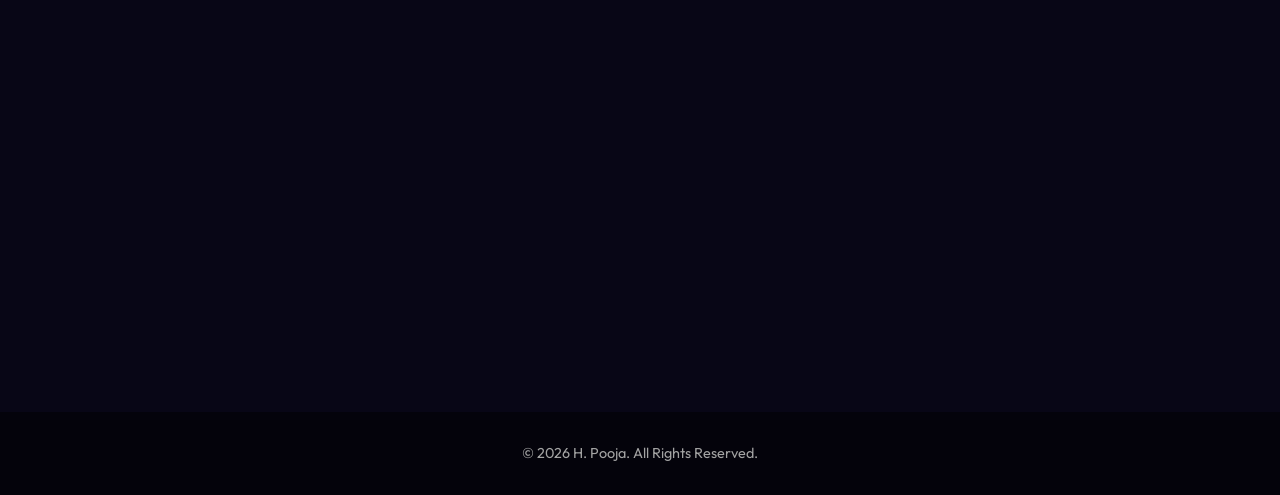
==== commit fef05d6c: "Enhance UI: Add premium images to Professional Experience section" ====
--- a/index.html
+++ b/index.html
@@ -150,16 +150,19 @@
             </div>
             <div class="exp-container reveal">
                 <div class="exp-card">
+                    <img src="exp-teaching.jpg" alt="Teaching Assistant" class="exp-img">
                     <div class="exp-date">NIFT Chennai • 6 Months</div>
                     <h3>Teaching Assistant / Lab Assistant</h3>
                     <p>Leveraged deep technical knowledge to assist in the Fashion Design Department. Mentored students in practical sewing technologies, fabric handling, and fashion illustration. Cultivated an engaging academic environment.</p>
                 </div>
                 <div class="exp-card">
+                    <img src="exp-boutique.jpg" alt="Boutique Manager" class="exp-img">
                     <div class="exp-date">Boutique Industry • 6+ Years</div>
                     <h3>Boutique Manager & Head Designer</h3>
                     <p>Directed daily operations and client relations. Mastered customer handling techniques while overseeing custom garment creation, advanced embroidery projects, and bespoke saree draping for high-profile clients.</p>
                 </div>
                 <div class="exp-card">
+                    <img src="exp-movie.jpg" alt="Movie Costume Designer" class="exp-img">
                     <div class="exp-date">Movie Industry</div>
                     <h3>Movie Costume Designer</h3>
                     <p>Conceptualized and designed costumes for cinematic productions, focusing on character enhancement through authentic fabric selection and intricate detailing.</p>
--- a/style.css
+++ b/style.css
@@ -473,6 +473,15 @@
     padding: 40px;
     border-radius: 12px;
     border-left: 4px solid var(--accent-color);
+}
+
+.exp-img {
+    width: 100%;
+    height: 250px;
+    object-fit: cover;
+    border-radius: 8px;
+    margin-bottom: 20px;
+    box-shadow: 0 4px 15px rgba(0,0,0,0.3);
 }
 
 .exp-date {
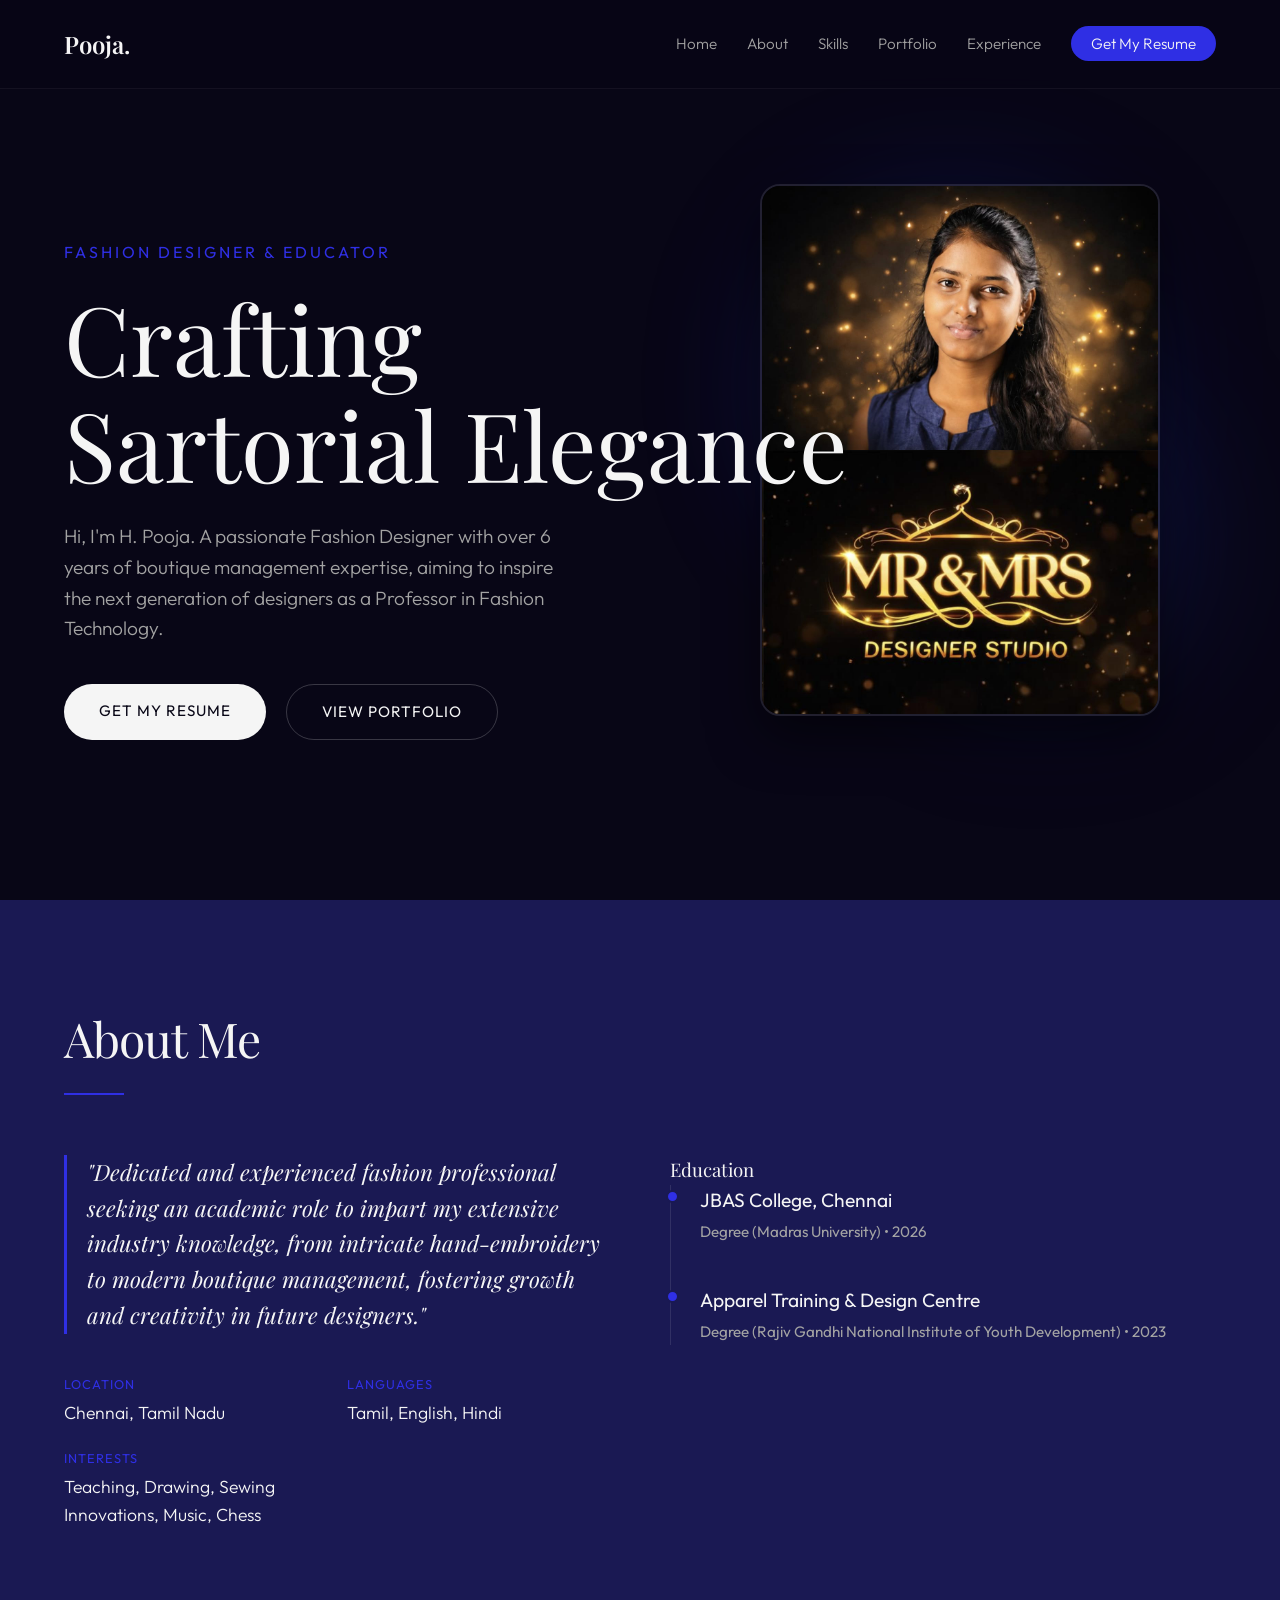
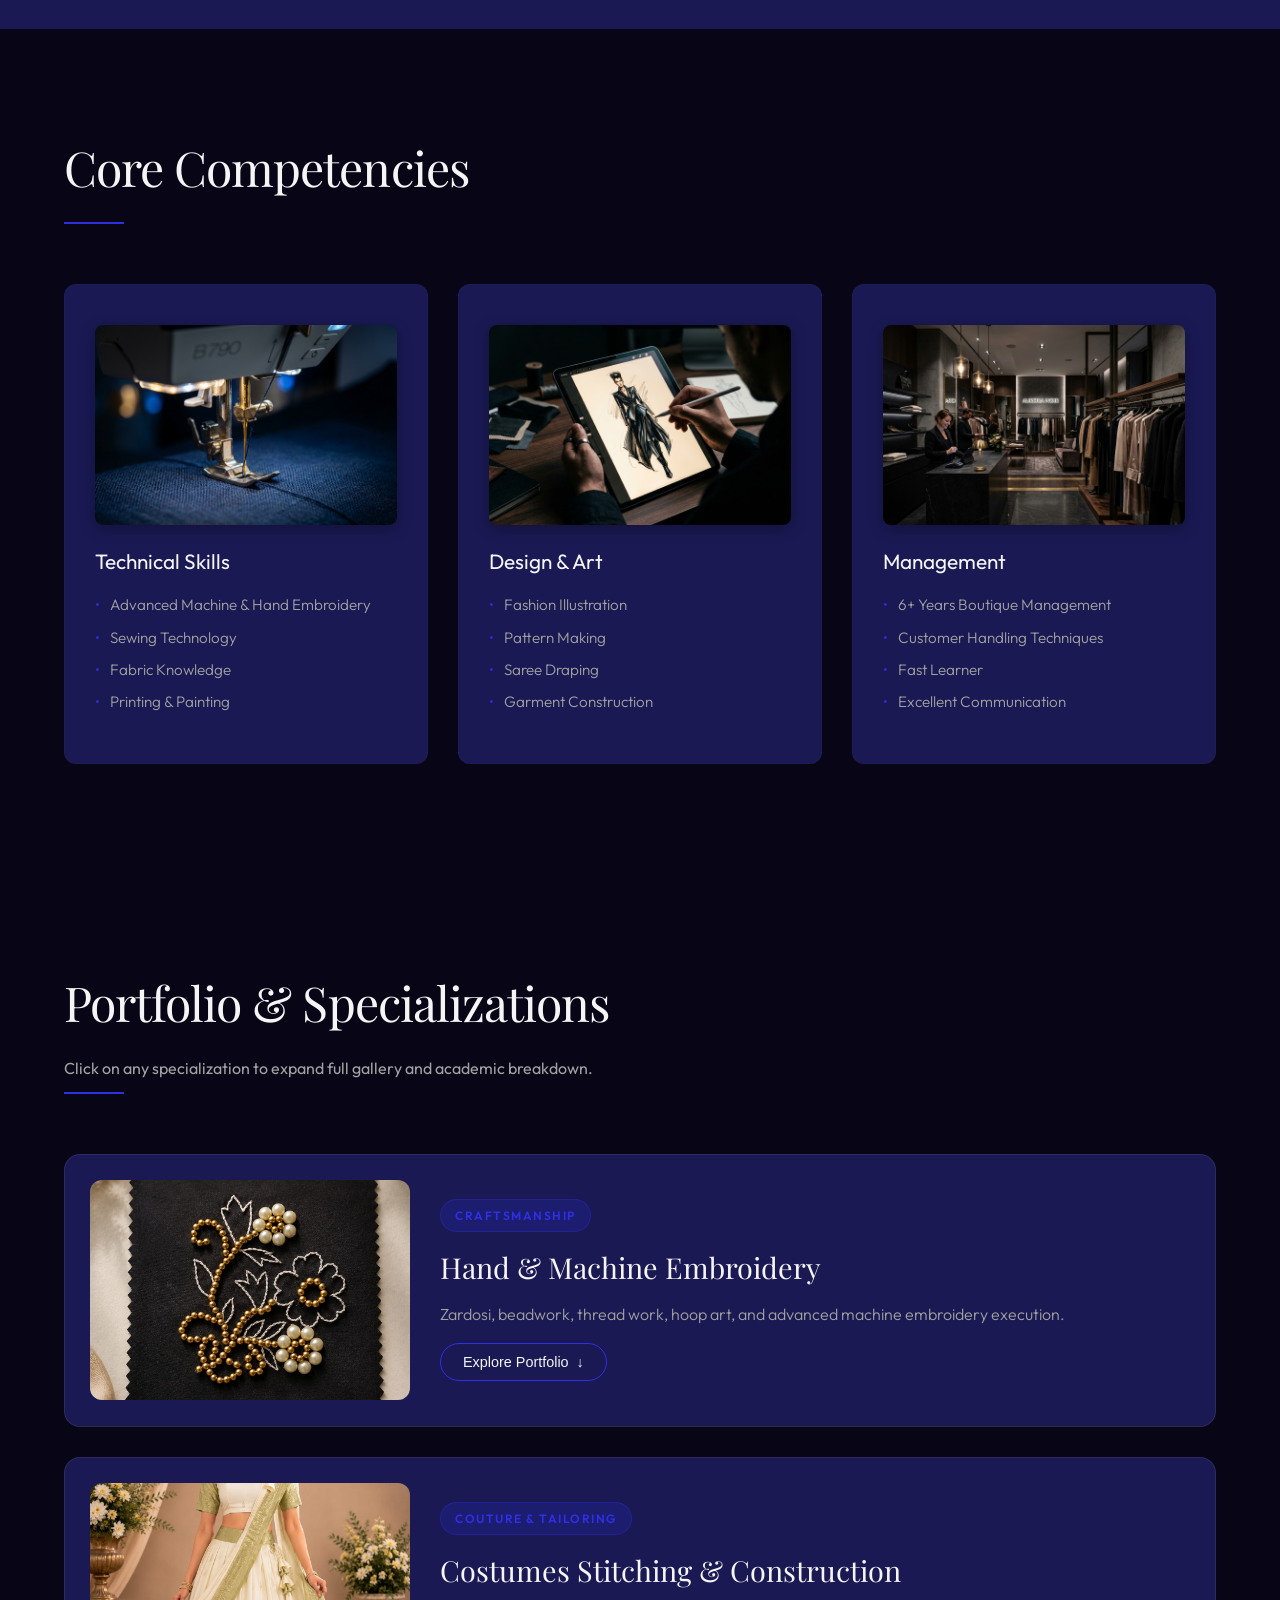
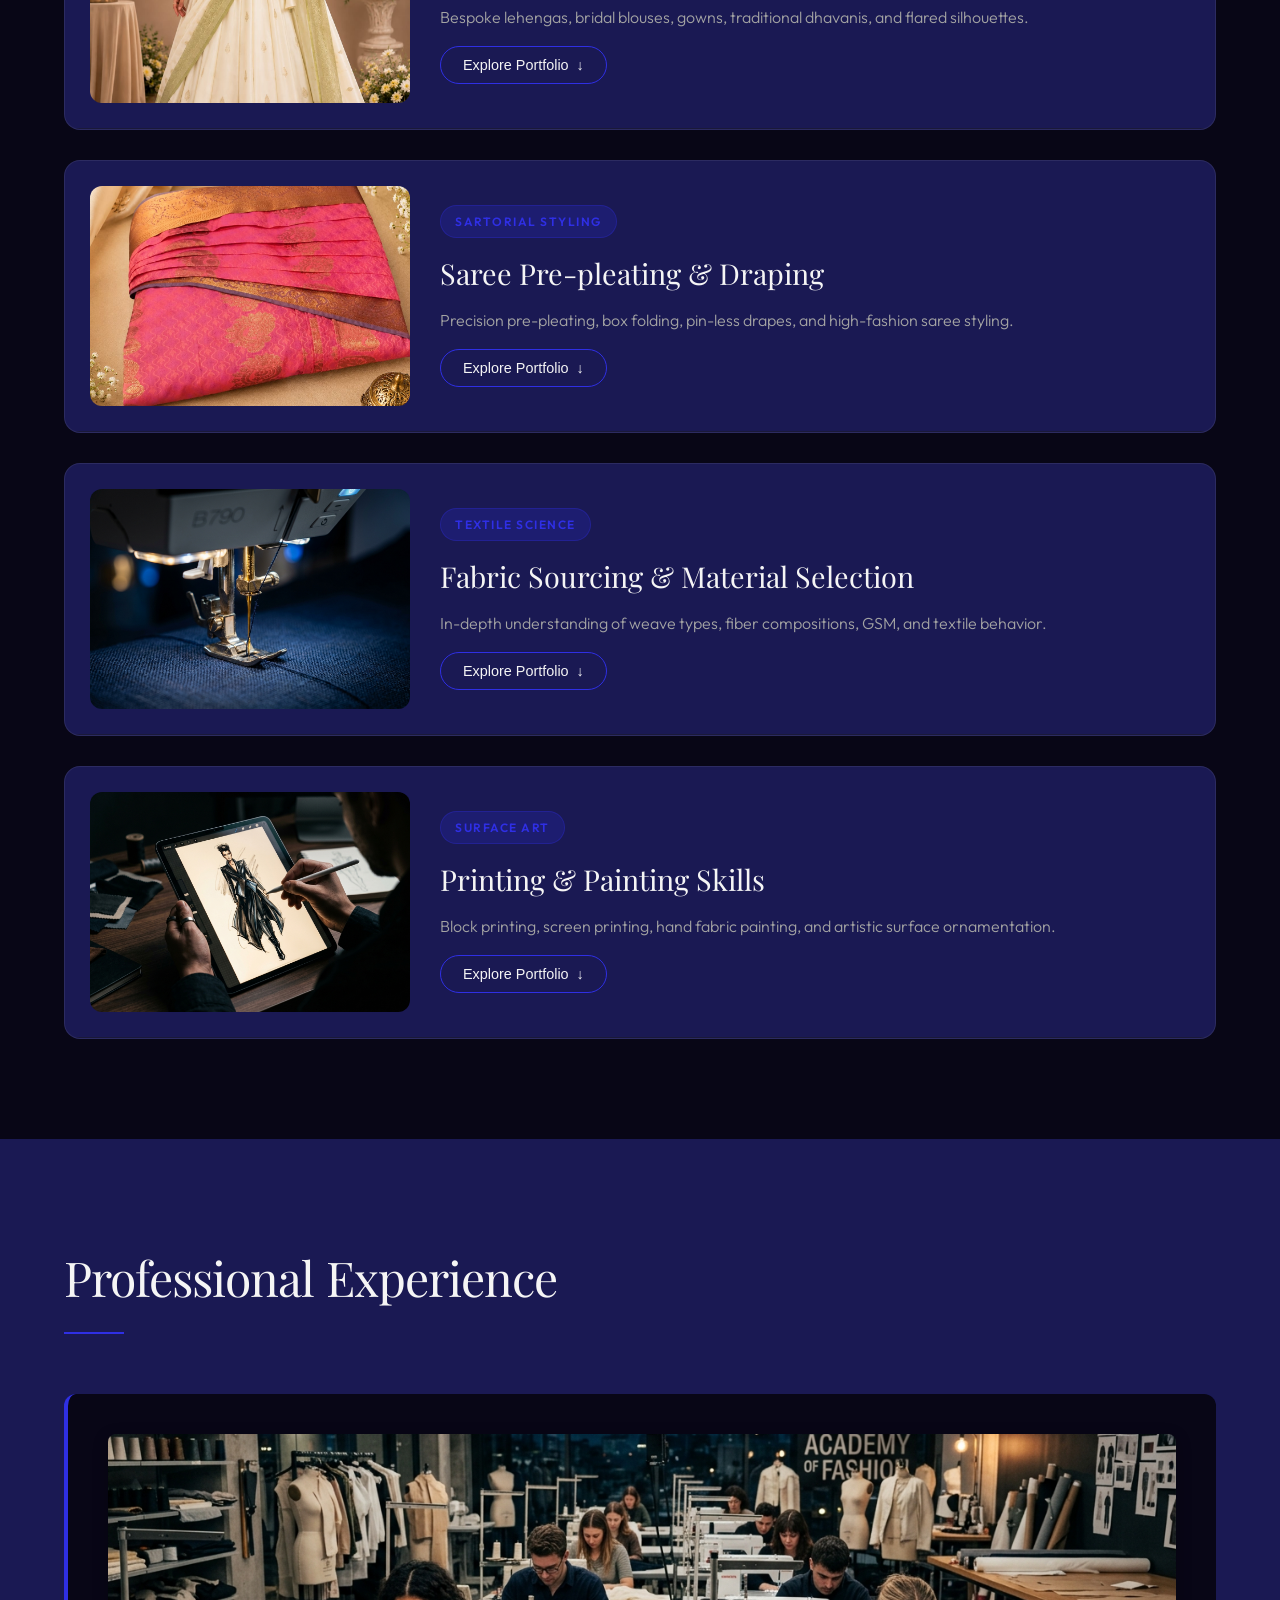
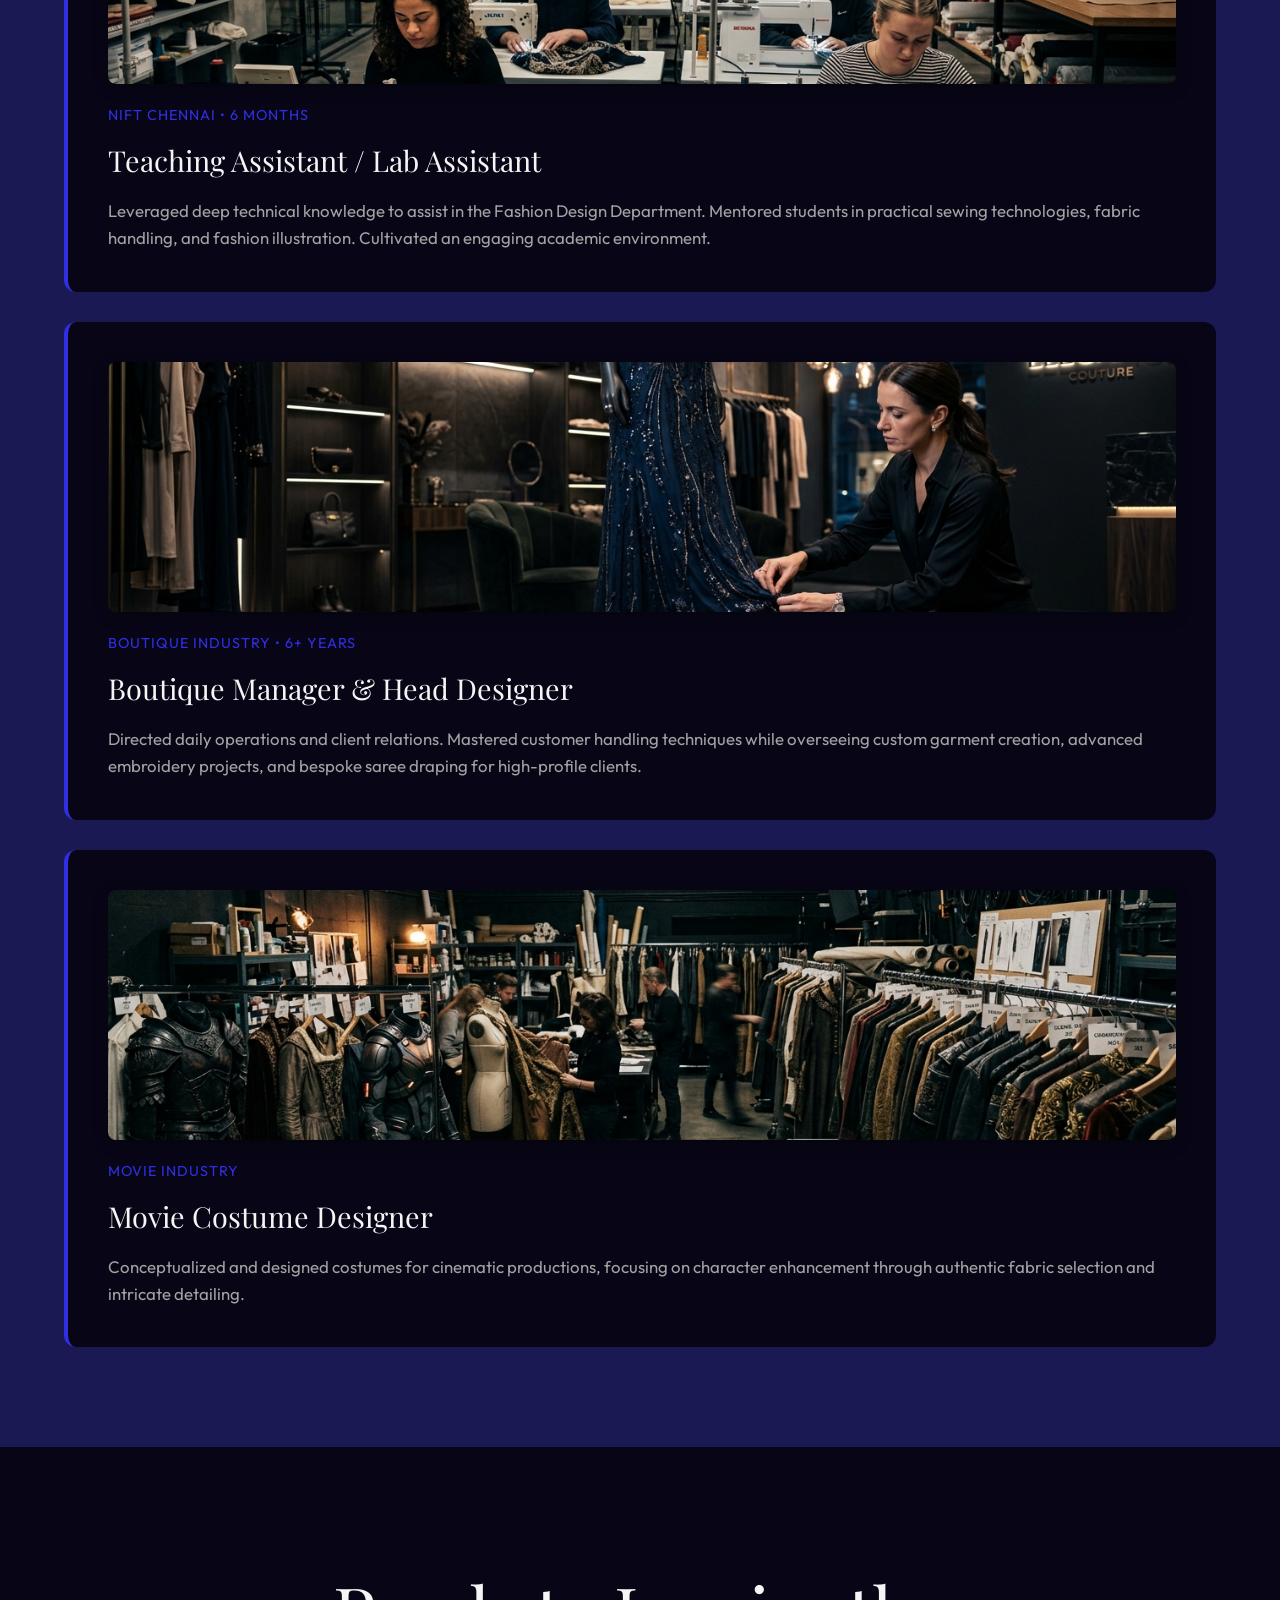
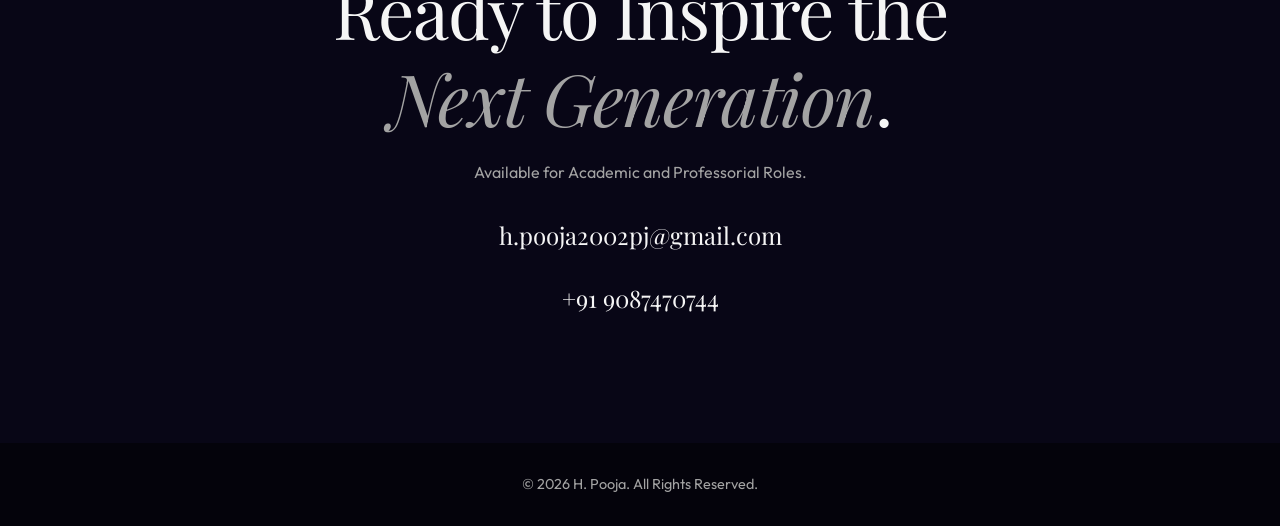
==== commit ef7a9dc4: "Categorize portfolio images with expanding dropdown cards and academic writeups" ====
--- a/index.html
+++ b/index.html
@@ -126,20 +126,255 @@
 
         <section id="portfolio" class="portfolio section-padding">
             <div class="section-header reveal">
-                <h2>Selected Works</h2>
+                <h2>Portfolio & Specializations</h2>
+                <p class="section-subtext">Click on any specialization to expand full gallery and academic breakdown.</p>
                 <div class="line"></div>
             </div>
-            <div class="portfolio-grid reveal">
-                <div class="portfolio-item"><img src="purple-gown.jpeg" alt="Purple Gown"></div>
-                <div class="portfolio-item"><img src="blouse-green-front.jpeg" alt="Green Blouse Front"></div>
-                <div class="portfolio-item"><img src="blouse-green-back.jpeg" alt="Green Blouse Back"></div>
-                <div class="portfolio-item"><img src="blouse-pink-back.jpeg" alt="Pink Blouse Back"></div>
-                <div class="portfolio-item"><img src="embroidery-black.jpeg" alt="Black Embroidery"></div>
-                <div class="portfolio-item"><img src="embroidery-gold-flower.jpeg" alt="Gold Flower Embroidery"></div>
-                <div class="portfolio-item"><img src="embroidery-logo-tamil.jpeg" alt="Tamil Logo Embroidery"></div>
-                <div class="portfolio-item"><img src="embroidery-logo-tk.jpeg" alt="TK Logo Embroidery"></div>
-                <div class="portfolio-item"><img src="saree-pleat-peach.jpeg" alt="Peach Saree Pleats"></div>
-                <div class="portfolio-item"><img src="saree-pleat-teal.jpeg" alt="Teal Saree Pleats"></div>
+            <div class="portfolio-categories reveal">
+
+                <!-- Category 1: Hand & Machine Embroidery -->
+                <div class="portfolio-card" data-category="embroidery">
+                    <div class="card-front">
+                        <div class="card-media">
+                            <img src="img_8.jpeg" alt="Hand & Machine Embroidery Showcase">
+                        </div>
+                        <div class="card-info">
+                            <span class="category-badge">Craftsmanship</span>
+                            <h3>Hand & Machine Embroidery</h3>
+                            <p>Zardosi, beadwork, thread work, hoop art, and advanced machine embroidery execution.</p>
+                            <button class="expand-btn">Explore Portfolio <span class="arrow">↓</span></button>
+                        </div>
+                    </div>
+                    <div class="card-dropdown">
+                        <div class="dropdown-header">
+                            <h4>Hand & Machine Embroidery — Technical Showcase</h4>
+                            <p>Mastery over traditional hand-embroidery (Aari, Zardosi, French Knots, Cutwork) and high-precision machine embroidery. Expert in designing complex necklines, motifs, and decorative borders for bridal and couture wear.</p>
+                        </div>
+                        <div class="dropdown-gallery">
+                            <div class="gallery-item">
+                                <img src="img_8.jpeg" alt="Gold Zardosi & Beadwork">
+                                <h5>Gold Zardosi & Bead Work</h5>
+                                <p>Intricate gold bullion and bead embellishment on dark silk backdrop.</p>
+                            </div>
+                            <div class="gallery-item">
+                                <img src="img_9.jpeg" alt="Velvet Blouse Back Embroidery">
+                                <h5>Velvet Blouse Back Embroidery</h5>
+                                <p>Cutwork back neck design with silver tassel fringe and pearl accenting.</p>
+                            </div>
+                            <div class="gallery-item">
+                                <img src="img_21.jpeg" alt="Maroon Velvet Handwork Blouse">
+                                <h5>Hand-Embellished Velvet Blouse</h5>
+                                <p>Precision scalloped neck borders with pearl tassels and central motif.</p>
+                            </div>
+                            <div class="gallery-item">
+                                <img src="img_3.jpeg" alt="Hoop Floral Hand Embroidery">
+                                <h5>Botanical Hoop Handwork</h5>
+                                <p>Fine thread hand embroidery featuring multi-tone floral motifs on dark fabric.</p>
+                            </div>
+                            <div class="gallery-item">
+                                <img src="img_7.jpeg" alt="Dove Motif Hoop Embroidery">
+                                <h5>Artisanal Dove Motif Hoop</h5>
+                                <p>Detailed satin stitch and line hand embroidery depicting twin doves in bloom.</p>
+                            </div>
+                        </div>
+                    </div>
+                </div>
+
+                <!-- Category 2: Costumes Stitching -->
+                <div class="portfolio-card" data-category="stitching">
+                    <div class="card-front">
+                        <div class="card-media">
+                            <img src="img_12.jpeg" alt="Costumes Stitching Showcase">
+                        </div>
+                        <div class="card-info">
+                            <span class="category-badge">Couture & Tailoring</span>
+                            <h3>Costumes Stitching & Construction</h3>
+                            <p>Bespoke lehengas, bridal blouses, gowns, traditional dhavanis, and flared silhouettes.</p>
+                            <button class="expand-btn">Explore Portfolio <span class="arrow">↓</span></button>
+                        </div>
+                    </div>
+                    <div class="card-dropdown">
+                        <div class="dropdown-header">
+                            <h4>Costumes Stitching & Garment Construction</h4>
+                            <p>Comprehensive expertise in pattern drafting, bodice fitting, skirt volume engineering, lining selection, and fine tailoring across traditional Indian wear, indo-western gowns, and cinematic costumes.</p>
+                        </div>
+                        <div class="dropdown-gallery">
+                            <div class="gallery-item">
+                                <img src="img_12.jpeg" alt="Ivory & Olive Half-Saree Ensemble">
+                                <h5>Ivory & Olive Half-Saree Set</h5>
+                                <p>Pleated skirt with zari border, tailored blouse, and draped dupatta.</p>
+                            </div>
+                            <div class="gallery-item">
+                                <img src="img_16.jpeg" alt="Pink Sunburst Lehenga">
+                                <h5>Hot Pink Gold-Motif Lehenga</h5>
+                                <p>Voluminous pleated lehenga with gold sunburst motifs and structured blouse.</p>
+                            </div>
+                            <div class="gallery-item">
+                                <img src="img_4.jpeg" alt="Scarlet Red Couture Gown">
+                                <h5>Scarlet Red Floor-Length Gown</h5>
+                                <p>Structured shoulder sleeve cape gown crafted for dramatic silhouette.</p>
+                            </div>
+                            <div class="gallery-item">
+                                <img src="img_5.jpeg" alt="Deep Purple Lace Gown">
+                                <h5>Deep Purple Net & Lace Gown</h5>
+                                <p>Layered net flare with fitted lace bodice for evening wear elegance.</p>
+                            </div>
+                            <div class="gallery-item">
+                                <img src="img_6.jpeg" alt="Sky Blue Tulle Gown">
+                                <h5>Sky Blue Tiered Tulle Gown</h5>
+                                <p>Multi-tiered voluminous party dress engineered with stiff horsehair lining.</p>
+                            </div>
+                            <div class="gallery-item">
+                                <img src="img_10.jpeg" alt="Midnight Black Lehenga">
+                                <h5>Midnight Black Mirror Lehenga</h5>
+                                <p>Heavy sequin and thread embellished traditional lehenga choli ensemble.</p>
+                            </div>
+                            <div class="gallery-item">
+                                <img src="img_18.jpeg" alt="Teal Floral Printed Blouse">
+                                <h5>Teal Open-Back Floral Blouse</h5>
+                                <p>High-neck front with deep oval cut-out back, double bow, and tassels.</p>
+                            </div>
+                            <div class="gallery-item">
+                                <img src="img_19.jpeg" alt="Lilac Flared Umbrella Dress">
+                                <h5>Lilac Flared Umbrella Dress</h5>
+                                <p>Lightweight chiffon 360-degree flare dress with sheer sleeves.</p>
+                            </div>
+                            <div class="gallery-item">
+                                <img src="img_22.jpeg" alt="Cream & Pink Bell Sleeve Lehenga">
+                                <h5>Cream & Pink Bell-Sleeve Set</h5>
+                                <p>Organza dupatta half-saree with wide bell-sleeved brocade blouse.</p>
+                            </div>
+                        </div>
+                    </div>
+                </div>
+
+                <!-- Category 3: Saree Pre-pleating & Draping -->
+                <div class="portfolio-card" data-category="draping">
+                    <div class="card-front">
+                        <div class="card-media">
+                            <img src="img_14.jpeg" alt="Saree Pre-pleating Showcase">
+                        </div>
+                        <div class="card-info">
+                            <span class="category-badge">Sartorial Styling</span>
+                            <h3>Saree Pre-pleating & Draping</h3>
+                            <p>Precision pre-pleating, box folding, pin-less drapes, and high-fashion saree styling.</p>
+                            <button class="expand-btn">Explore Portfolio <span class="arrow">↓</span></button>
+                        </div>
+                    </div>
+                    <div class="card-dropdown">
+                        <div class="dropdown-header">
+                            <h4>Saree Pre-Pleating & Advanced Draping</h4>
+                            <p>Specialized technique in transforming Kanchipuram silk, tissue, soft silk, and organza sarees into ready-to-wear pre-pleated garments. Ensures instant 1-minute wearing, pin-straight pallu lines, and zero bulge waist pleats.</p>
+                        </div>
+                        <div class="dropdown-gallery">
+                            <div class="gallery-item">
+                                <img src="img_14.jpeg" alt="Magenta Pink Silk Pre-pleated Box Fold">
+                                <h5>Magenta Pink Box-Fold Pre-pleat</h5>
+                                <p>Crisp shoulder and waist pleats setting ready for instant drape.</p>
+                            </div>
+                            <div class="gallery-item">
+                                <img src="img_17.jpeg" alt="Tissue Gold Silk Pre-pleated Saree">
+                                <h5>Tissue Gold Silk Box Fold</h5>
+                                <p>Flawless geometric pleat alignment with preserved zari luster.</p>
+                            </div>
+                            <div class="gallery-item">
+                                <img src="img_20.jpeg" alt="Mustard Gold Pre-pleated Silk Saree">
+                                <h5>Mustard Yellow Pre-pleat Fold</h5>
+                                <p>Sharp ironed pleats crafted for effortless bridal wear transition.</p>
+                            </div>
+                            <div class="gallery-item">
+                                <img src="img_1.jpeg" alt="Peach & Gold Saree Draping">
+                                <h5>Peach & Gold Saree Styling</h5>
+                                <p>Structured pallu line with body-contoured waist pleating.</p>
+                            </div>
+                            <div class="gallery-item">
+                                <img src="img_2.jpeg" alt="Teal Blue Silver Border Saree Draping">
+                                <h5>Teal Blue Silver Border Drape</h5>
+                                <p>Sleek shoulder pleats accentuating contrast border details.</p>
+                            </div>
+                            <div class="gallery-item">
+                                <img src="img_11.jpeg" alt="Turquoise & Pink Model Drape">
+                                <h5>Turquoise & Pink Model Styling</h5>
+                                <p>Full model drape styling with coordinating ties and sleeve detailing.</p>
+                            </div>
+                            <div class="gallery-item">
+                                <img src="img_13.jpeg" alt="Black & Pink Contrast Saree Drape">
+                                <h5>Black & Pink Contrast Drape</h5>
+                                <p>Elegant saree drape showcasing waist contouring and neckline fit.</p>
+                            </div>
+                            <div class="gallery-item">
+                                <img src="img_15.jpeg" alt="Royal Blue Bridal Drape & Hair Accessories">
+                                <h5>Royal Blue Bridal Look & Drape</h5>
+                                <p>Complete bridal styling including pre-pleated drape, waist belt, and hair adornment.</p>
+                            </div>
+                        </div>
+                    </div>
+                </div>
+
+                <!-- Category 4: Fabric Sourcing & Selection -->
+                <div class="portfolio-card" data-category="fabric">
+                    <div class="card-front">
+                        <div class="card-media">
+                            <img src="skill-technical.jpg" alt="Fabric Sourcing Showcase">
+                        </div>
+                        <div class="card-info">
+                            <span class="category-badge">Textile Science</span>
+                            <h3>Fabric Sourcing & Material Selection</h3>
+                            <p>In-depth understanding of weave types, fiber compositions, GSM, and textile behavior.</p>
+                            <button class="expand-btn">Explore Portfolio <span class="arrow">↓</span></button>
+                        </div>
+                    </div>
+                    <div class="card-dropdown">
+                        <div class="dropdown-header">
+                            <h4>Fabric Sourcing & Textile Analysis</h4>
+                            <p>Expertise in selecting optimal raw materials based on design intent, drape characteristics, and wearability. Proficient in identifying raw silk, organza, georgette, velvet, brocade, and cotton blends to achieve desired volume and comfort.</p>
+                        </div>
+                        <div class="dropdown-gallery single-info">
+                            <div class="tech-highlight-card">
+                                <h5>Textile Selection Criteria</h5>
+                                <ul>
+                                    <li><strong>Structural Analysis:</strong> Matching fabric weight (GSM) with garment silhouette (flared vs structured).</li>
+                                    <li><strong>Bespoke Sourcing:</strong> Sourcing direct-from-weaver silk from Kanchipuram and South Indian handloom clusters.</li>
+                                    <li><strong>Lining & Reinforcement:</strong> Selection of canvas, horsehair braid, and breathable linings for longevity.</li>
+                                    <li><strong>Quality Auditing:</strong> Shrinkage testing, color fastness assessment, and fiber burn tests.</li>
+                                </ul>
+                            </div>
+                        </div>
+                    </div>
+                </div>
+
+                <!-- Category 5: Printing & Painting Skills -->
+                <div class="portfolio-card" data-category="printing">
+                    <div class="card-front">
+                        <div class="card-media">
+                            <img src="skill-design.jpg" alt="Printing & Painting Showcase">
+                        </div>
+                        <div class="card-info">
+                            <span class="category-badge">Surface Art</span>
+                            <h3>Printing & Painting Skills</h3>
+                            <p>Block printing, screen printing, hand fabric painting, and artistic surface ornamentation.</p>
+                            <button class="expand-btn">Explore Portfolio <span class="arrow">↓</span></button>
+                        </div>
+                    </div>
+                    <div class="card-dropdown">
+                        <div class="dropdown-header">
+                            <h4>Surface Design, Printing & Painting</h4>
+                            <p>Comprehensive training and practical knowledge in traditional and modern fabric ornamentation. Skillful in stencil painting, acrylic fabric painting, pigment printing, block printing, and batik techniques for customized textiles.</p>
+                        </div>
+                        <div class="dropdown-gallery single-info">
+                            <div class="tech-highlight-card">
+                                <h5>Surface Ornamentation Expertise</h5>
+                                <ul>
+                                    <li><strong>Fabric Painting:</strong> Freehand floral and abstract artwork using water-resistant fabric mediums.</li>
+                                    <li><strong>Block & Screen Printing:</strong> Pattern repeats, registration alignment, and dye preparation.</li>
+                                    <li><strong>Illustration & Transfer:</strong> Translating fashion illustrations directly onto fabric surfaces.</li>
+                                    <li><strong>Curriculum Integration:</strong> Ability to teach textile printing labs and surface design modules at university level.</li>
+                                </ul>
+                            </div>
+                        </div>
+                    </div>
+                </div>
+
             </div>
         </section>
 
--- a/style.css
+++ b/style.css
@@ -391,6 +391,8 @@
 
 .skill-img {
     width: 100%;
+    max-width: 100%;
+    display: block;
     height: 200px;
     object-fit: cover;
     border-radius: 8px;
@@ -427,34 +429,246 @@
     color: var(--accent-color);
 }
 
-/* Portfolio */
+/* Portfolio Section Styling */
 .portfolio {
     background-color: var(--bg-color);
 }
 
-.portfolio-grid {
+.section-subtext {
+    color: var(--text-secondary);
+    font-size: 1rem;
+    margin-top: 5px;
+}
+
+.portfolio-categories {
+    display: flex;
+    flex-direction: column;
+    gap: 30px;
+}
+
+.portfolio-card {
+    background: var(--surface-color);
+    border-radius: 16px;
+    border: 1px solid rgba(255, 255, 255, 0.08);
+    overflow: hidden;
+    transition: var(--transition);
+}
+
+.portfolio-card:hover {
+    border-color: rgba(47, 47, 228, 0.4);
+    box-shadow: 0 10px 30px rgba(0, 0, 0, 0.4);
+}
+
+.card-front {
     display: grid;
-    grid-template-columns: repeat(auto-fill, minmax(300px, 1fr));
-    gap: 20px;
-}
-
-.portfolio-item {
-    width: 100%;
-    height: 350px;
+    grid-template-columns: 320px 1fr;
+    gap: 30px;
+    padding: 25px;
+    align-items: center;
+    cursor: pointer;
+}
+
+.card-media {
+    width: 100%;
+    height: 220px;
     border-radius: 12px;
     overflow: hidden;
-    position: relative;
-}
-
-.portfolio-item img {
+}
+
+.card-media img {
     width: 100%;
     height: 100%;
     object-fit: cover;
     transition: transform 0.5s ease;
 }
 
-.portfolio-item:hover img {
+.portfolio-card:hover .card-media img {
     transform: scale(1.05);
+}
+
+.card-info {
+    display: flex;
+    flex-direction: column;
+    align-items: flex-start;
+    gap: 12px;
+}
+
+.category-badge {
+    background-color: rgba(47, 47, 228, 0.2);
+    color: var(--accent-color);
+    font-size: 0.75rem;
+    font-weight: 600;
+    text-transform: uppercase;
+    letter-spacing: 1.5px;
+    padding: 6px 14px;
+    border-radius: 20px;
+    border: 1px solid rgba(47, 47, 228, 0.3);
+}
+
+.card-info h3 {
+    font-size: clamp(1.4rem, 3vw, 1.8rem);
+    color: var(--text-primary);
+}
+
+.card-info p {
+    color: var(--text-secondary);
+    font-size: 1rem;
+    font-weight: 300;
+    line-height: 1.5;
+}
+
+.expand-btn {
+    background: transparent;
+    border: 1px solid var(--accent-color);
+    color: var(--text-primary);
+    padding: 10px 22px;
+    border-radius: 25px;
+    font-size: 0.9rem;
+    cursor: pointer;
+    transition: var(--transition);
+    display: flex;
+    align-items: center;
+    gap: 8px;
+    margin-top: 5px;
+}
+
+.expand-btn .arrow {
+    transition: transform 0.3s ease;
+}
+
+.portfolio-card.active .expand-btn {
+    background-color: var(--accent-color);
+    color: var(--text-primary);
+}
+
+.portfolio-card.active .expand-btn .arrow {
+    transform: rotate(180deg);
+}
+
+/* Dropdown Accordion Content */
+.card-dropdown {
+    max-height: 0;
+    overflow: hidden;
+    transition: max-height 0.6s cubic-bezier(0.25, 1, 0.5, 1);
+    background-color: rgba(8, 6, 22, 0.6);
+    border-top: 1px solid rgba(255, 255, 255, 0.05);
+}
+
+.portfolio-card.active .card-dropdown {
+    max-height: 2500px;
+    padding: 35px 25px;
+}
+
+.dropdown-header {
+    margin-bottom: 25px;
+    border-left: 3px solid var(--accent-color);
+    padding-left: 15px;
+}
+
+.dropdown-header h4 {
+    font-size: 1.3rem;
+    color: var(--text-primary);
+    margin-bottom: 8px;
+}
+
+.dropdown-header p {
+    color: var(--text-secondary);
+    font-size: 0.98rem;
+    line-height: 1.6;
+}
+
+.dropdown-gallery {
+    display: grid;
+    grid-template-columns: repeat(auto-fill, minmax(240px, 1fr));
+    gap: 20px;
+}
+
+.gallery-item {
+    background-color: var(--surface-color);
+    border-radius: 12px;
+    padding: 15px;
+    border: 1px solid rgba(255, 255, 255, 0.05);
+    display: flex;
+    flex-direction: column;
+}
+
+.gallery-item img {
+    width: 100%;
+    height: 240px;
+    object-fit: cover;
+    border-radius: 8px;
+    margin-bottom: 12px;
+    transition: transform 0.3s ease;
+}
+
+.gallery-item:hover img {
+    transform: scale(1.02);
+}
+
+.gallery-item h5 {
+    font-size: 1.05rem;
+    color: var(--text-primary);
+    margin-bottom: 5px;
+    font-family: var(--font-body);
+}
+
+.gallery-item p {
+    font-size: 0.85rem;
+    color: var(--text-secondary);
+    line-height: 1.4;
+}
+
+.dropdown-gallery.single-info {
+    grid-template-columns: 1fr;
+}
+
+.tech-highlight-card {
+    background-color: var(--surface-color);
+    padding: 25px;
+    border-radius: 12px;
+    border-left: 4px solid var(--accent-color);
+}
+
+.tech-highlight-card h5 {
+    font-size: 1.2rem;
+    margin-bottom: 15px;
+    color: var(--text-primary);
+}
+
+.tech-highlight-card ul {
+    list-style: none;
+}
+
+.tech-highlight-card ul li {
+    margin-bottom: 12px;
+    color: var(--text-secondary);
+    font-size: 0.95rem;
+    line-height: 1.6;
+}
+
+.tech-highlight-card ul li strong {
+    color: var(--accent-color);
+}
+
+/* Mobile responsive fixes for portfolio */
+@media (max-width: 768px) {
+    .card-front {
+        grid-template-columns: 1fr;
+        gap: 20px;
+        padding: 20px;
+    }
+    
+    .card-media {
+        height: 200px;
+    }
+    
+    .dropdown-gallery {
+        grid-template-columns: 1fr;
+    }
+    
+    .gallery-item img {
+        height: 260px;
+    }
 }
 
 /* Experience */
@@ -473,10 +687,15 @@
     padding: 40px;
     border-radius: 12px;
     border-left: 4px solid var(--accent-color);
+    width: 100%;
+    max-width: 100%;
+    box-sizing: border-box;
 }
 
 .exp-img {
     width: 100%;
+    max-width: 100%;
+    display: block;
     height: 250px;
     object-fit: cover;
     border-radius: 8px;
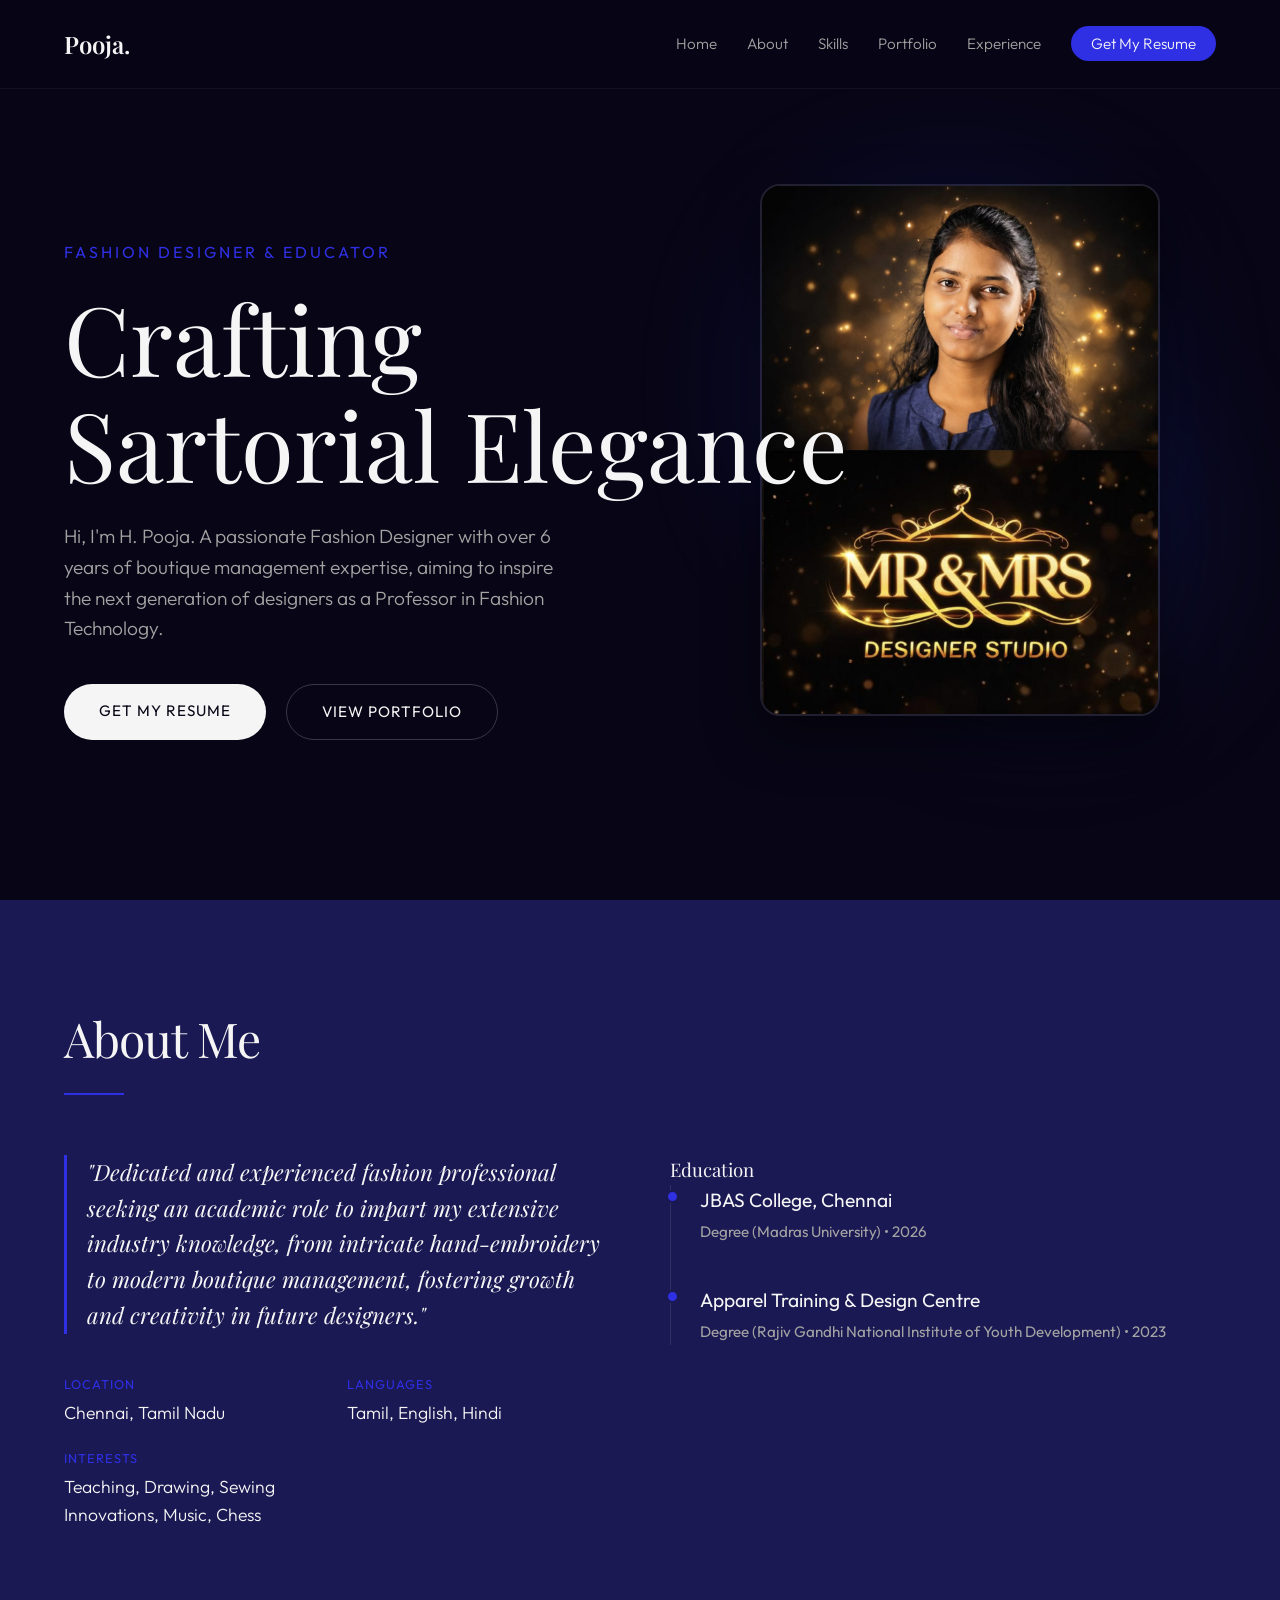
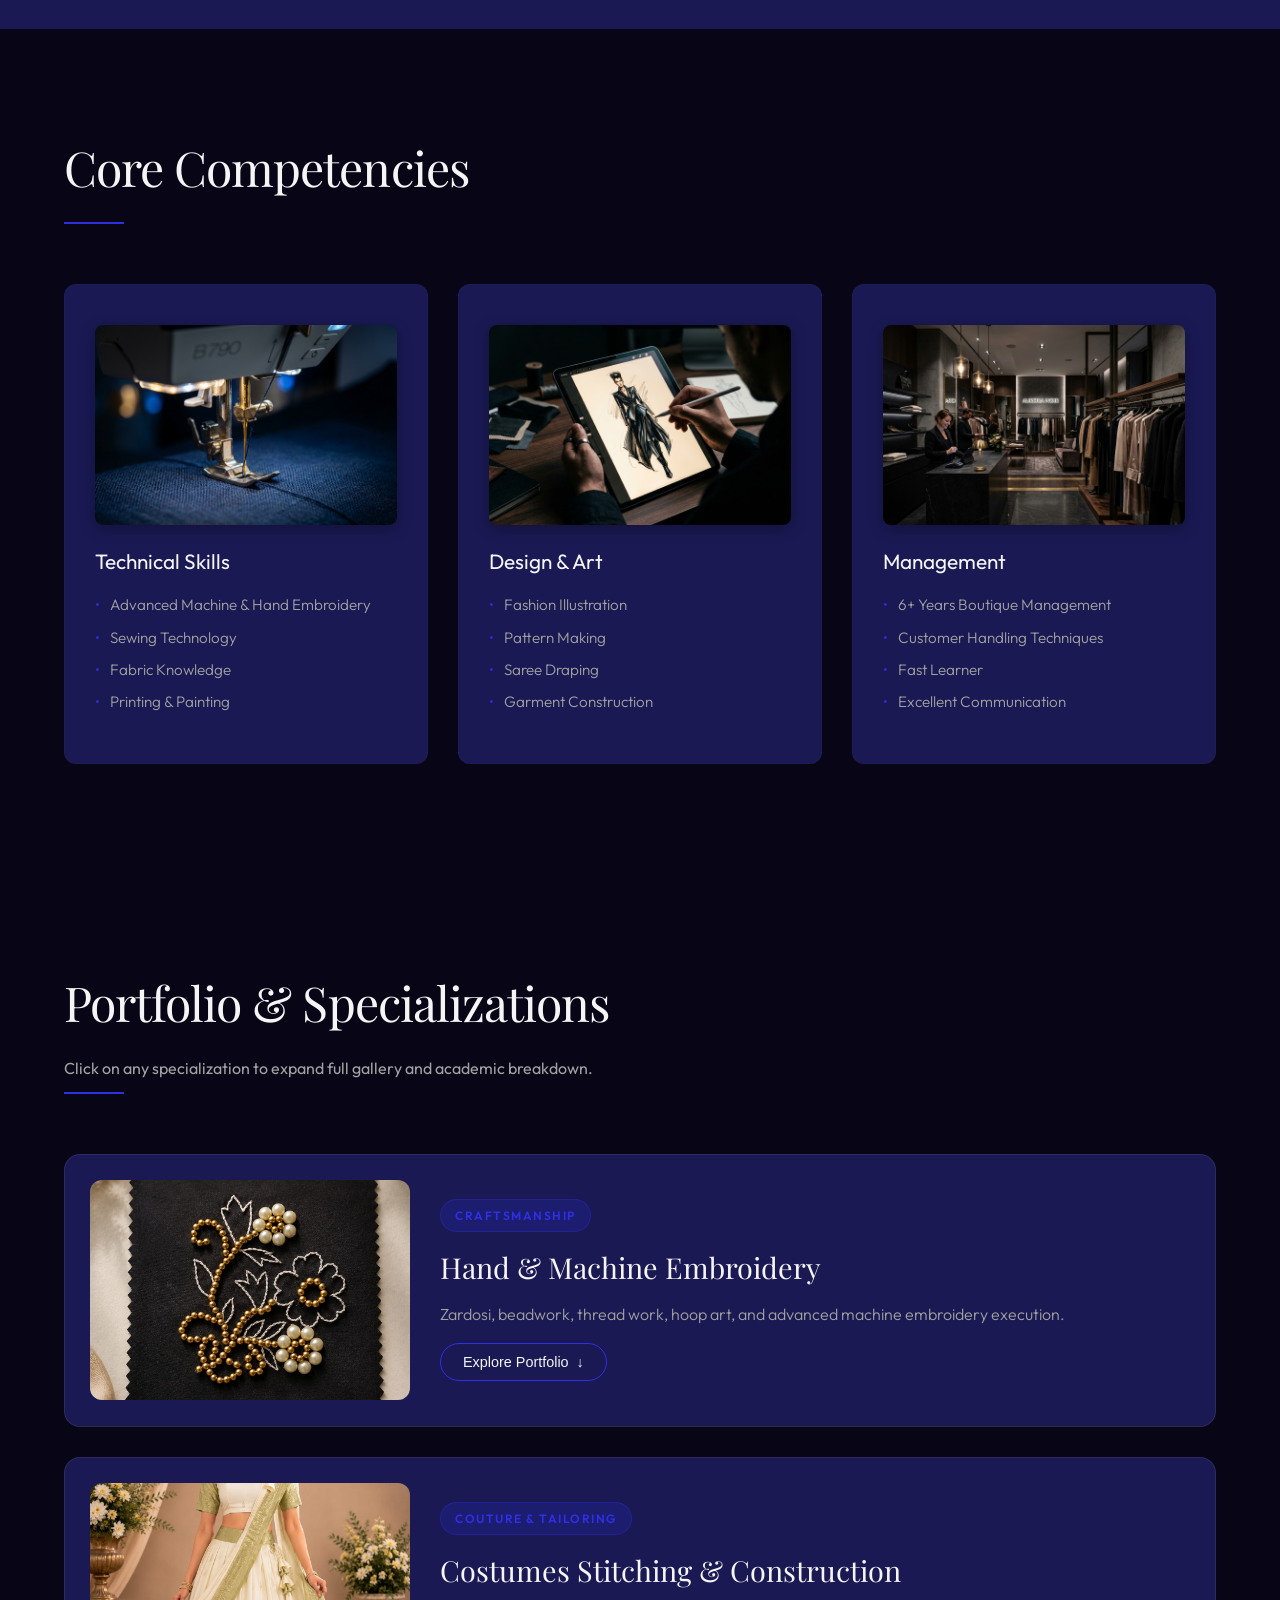
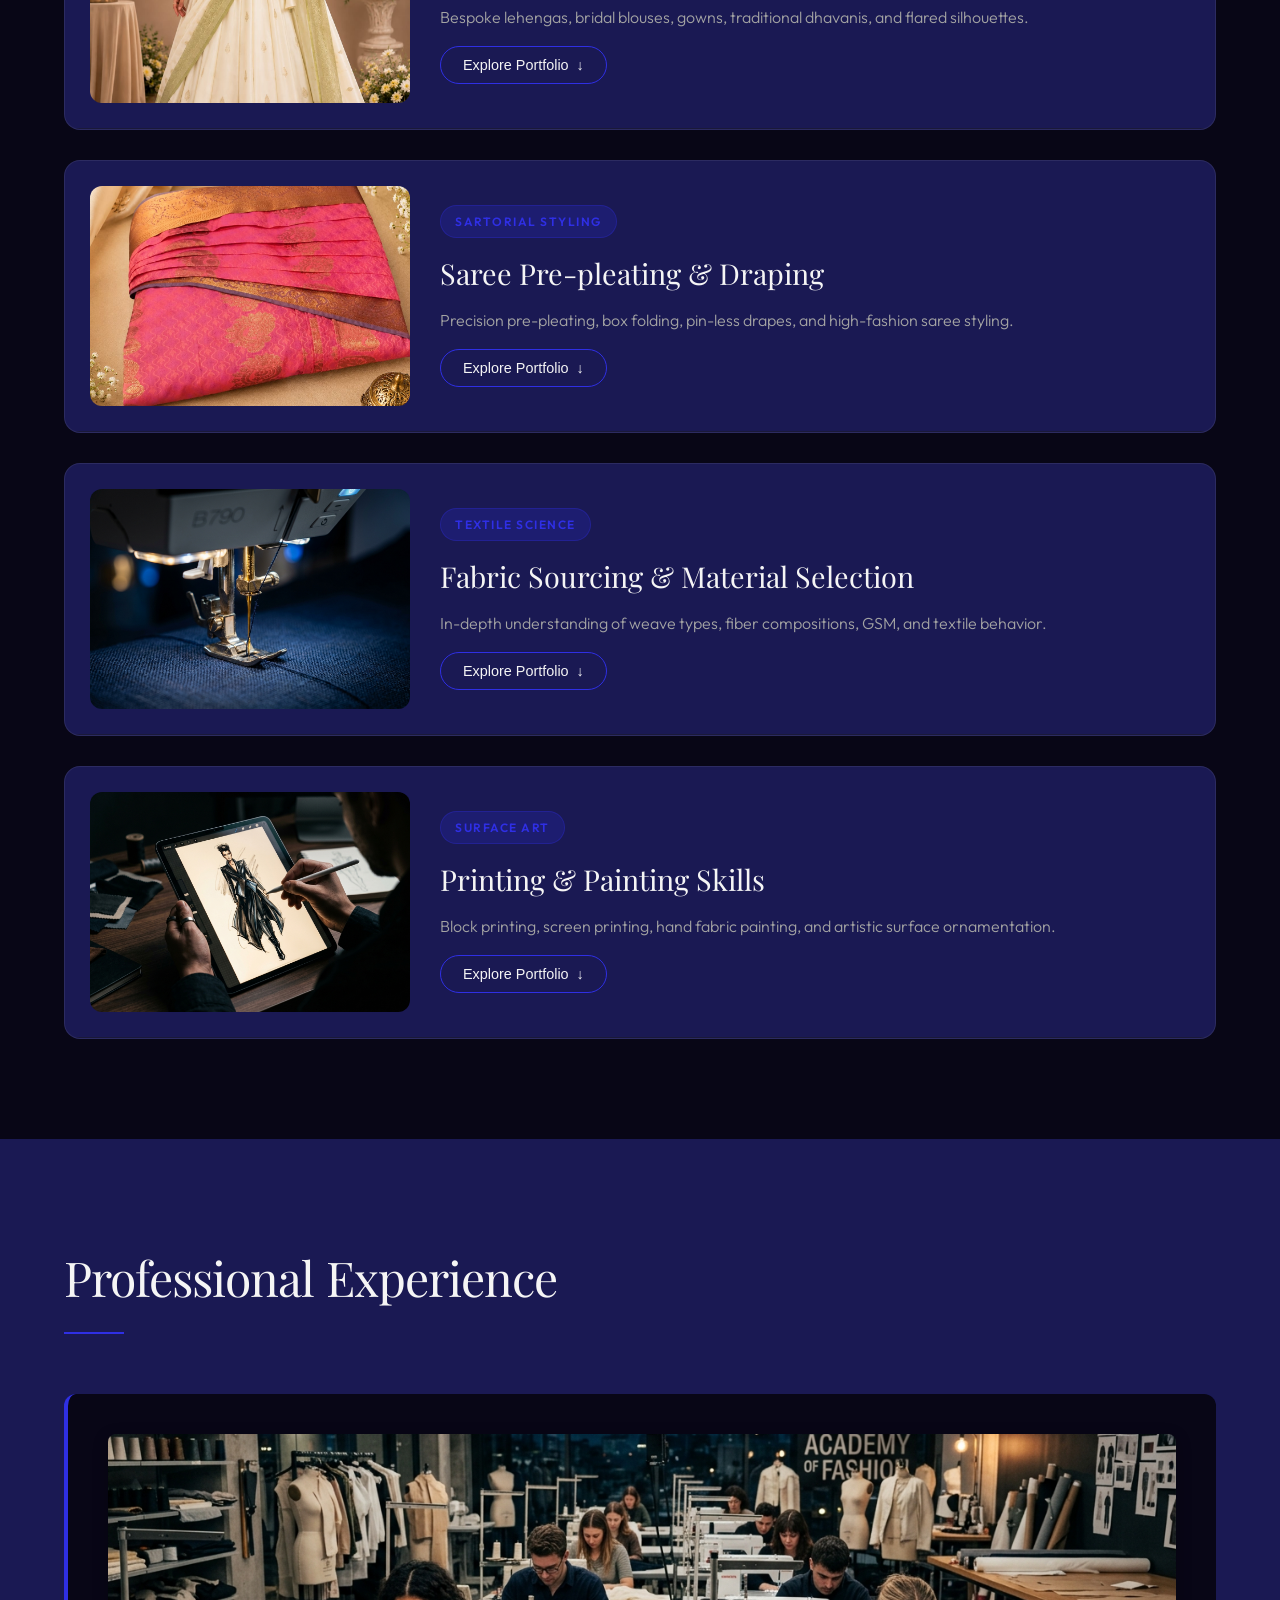
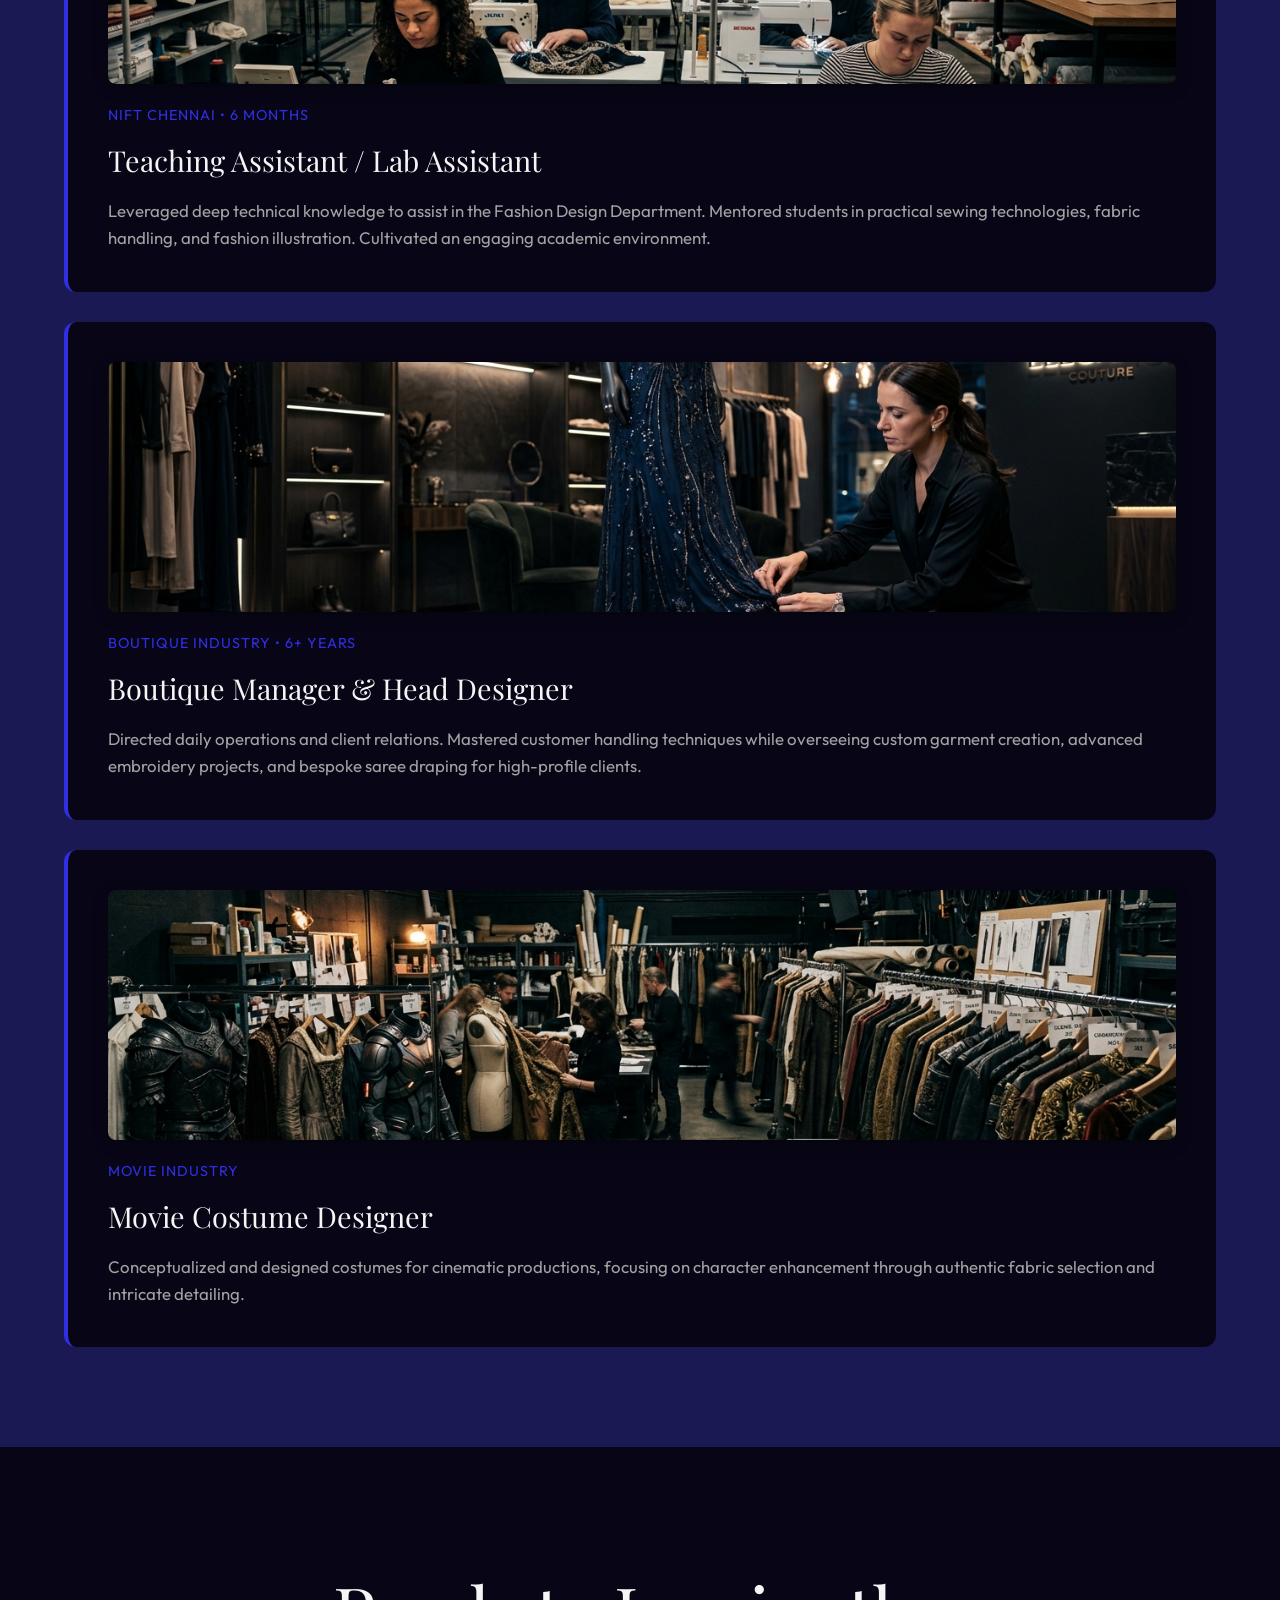
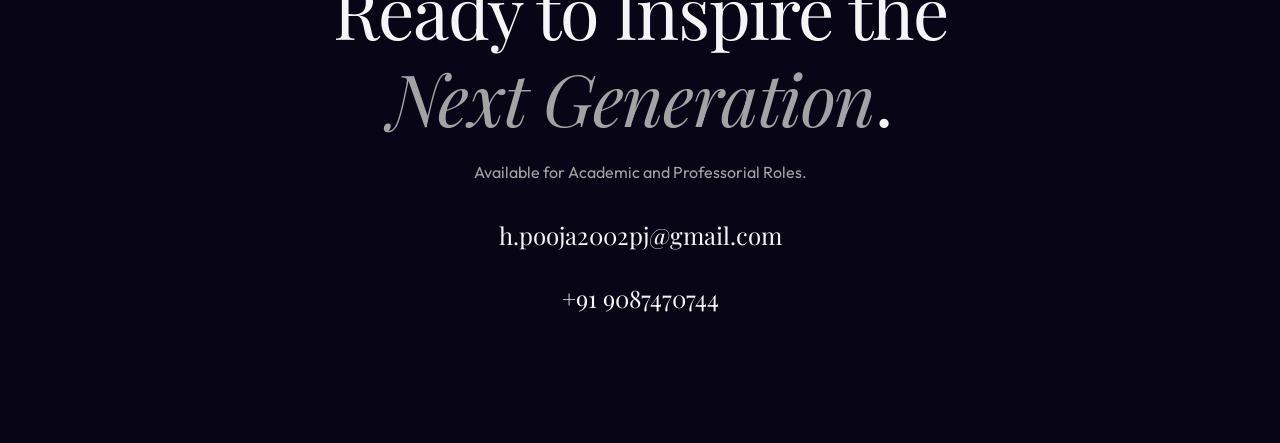
==== commit f36c0a79: "Fix gallery image framing, align card text boxes, and add interactive lightbox modal for full-resolu" ====
--- a/index.html
+++ b/index.html
@@ -157,16 +157,6 @@
                                 <p>Intricate gold bullion and bead embellishment on dark silk backdrop.</p>
                             </div>
                             <div class="gallery-item">
-                                <img src="img_9.jpeg" alt="Velvet Blouse Back Embroidery">
-                                <h5>Velvet Blouse Back Embroidery</h5>
-                                <p>Cutwork back neck design with silver tassel fringe and pearl accenting.</p>
-                            </div>
-                            <div class="gallery-item">
-                                <img src="img_21.jpeg" alt="Maroon Velvet Handwork Blouse">
-                                <h5>Hand-Embellished Velvet Blouse</h5>
-                                <p>Precision scalloped neck borders with pearl tassels and central motif.</p>
-                            </div>
-                            <div class="gallery-item">
                                 <img src="img_3.jpeg" alt="Hoop Floral Hand Embroidery">
                                 <h5>Botanical Hoop Handwork</h5>
                                 <p>Fine thread hand embroidery featuring multi-tone floral motifs on dark fabric.</p>
@@ -208,6 +198,16 @@
                                 <img src="img_16.jpeg" alt="Pink Sunburst Lehenga">
                                 <h5>Hot Pink Gold-Motif Lehenga</h5>
                                 <p>Voluminous pleated lehenga with gold sunburst motifs and structured blouse.</p>
+                            </div>
+                            <div class="gallery-item">
+                                <img src="img_9.jpeg" alt="Velvet Blouse Back Embroidery">
+                                <h5>Velvet Blouse Back Embroidery</h5>
+                                <p>Cutwork back neck design with silver tassel fringe and pearl accenting.</p>
+                            </div>
+                            <div class="gallery-item">
+                                <img src="img_21.jpeg" alt="Maroon Velvet Handwork Blouse">
+                                <h5>Hand-Embellished Velvet Blouse</h5>
+                                <p>Precision scalloped neck borders with pearl tassels and central motif.</p>
                             </div>
                             <div class="gallery-item">
                                 <img src="img_4.jpeg" alt="Scarlet Red Couture Gown">
@@ -417,9 +417,17 @@
         </section>
     </main>
 
-    <footer>
-        <p>&copy; 2026 H. Pooja. All Rights Reserved.</p>
-    </footer>
+    <!-- Image Lightbox Modal -->
+    <div id="image-modal" class="image-modal">
+        <span class="modal-close" id="modal-close">&times;</span>
+        <div class="modal-content-wrapper">
+            <img id="modal-img" src="" alt="">
+            <div class="modal-text-box">
+                <h4 id="modal-title"></h4>
+                <p id="modal-desc"></p>
+            </div>
+        </div>
+    </div>
 
     <script src="script.js"></script>
 </body>
--- a/style.css
+++ b/style.css
@@ -579,23 +579,34 @@
 
 .dropdown-gallery {
     display: grid;
-    grid-template-columns: repeat(auto-fill, minmax(240px, 1fr));
+    grid-template-columns: repeat(auto-fill, minmax(250px, 1fr));
     gap: 20px;
+    align-items: stretch;
 }
 
 .gallery-item {
     background-color: var(--surface-color);
     border-radius: 12px;
     padding: 15px;
-    border: 1px solid rgba(255, 255, 255, 0.05);
+    border: 1px solid rgba(255, 255, 255, 0.08);
     display: flex;
     flex-direction: column;
+    height: 100%;
+    box-sizing: border-box;
+    transition: border-color 0.3s ease, transform 0.3s ease;
+    cursor: pointer;
+}
+
+.gallery-item:hover {
+    border-color: var(--accent-color);
+    transform: translateY(-3px);
 }
 
 .gallery-item img {
     width: 100%;
-    height: 240px;
+    height: 280px;
     object-fit: cover;
+    object-position: center top;
     border-radius: 8px;
     margin-bottom: 12px;
     transition: transform 0.3s ease;
@@ -608,14 +619,106 @@
 .gallery-item h5 {
     font-size: 1.05rem;
     color: var(--text-primary);
-    margin-bottom: 5px;
+    margin-bottom: 6px;
     font-family: var(--font-body);
 }
 
 .gallery-item p {
-    font-size: 0.85rem;
-    color: var(--text-secondary);
-    line-height: 1.4;
+    font-size: 0.88rem;
+    color: var(--text-secondary);
+    line-height: 1.45;
+    margin-top: auto;
+}
+
+/* Image Lightbox Modal */
+.image-modal {
+    display: none;
+    position: fixed;
+    z-index: 2500;
+    left: 0;
+    top: 0;
+    width: 100vw;
+    height: 100vh;
+    background-color: rgba(10, 10, 14, 0.95);
+    backdrop-filter: blur(10px);
+    overflow: hidden;
+    align-items: center;
+    justify-content: center;
+    padding: 20px;
+    box-sizing: border-box;
+}
+
+.image-modal.active {
+    display: flex;
+    animation: fadeInModal 0.25s ease-out forwards;
+}
+
+@keyframes fadeInModal {
+    from { opacity: 0; transform: scale(0.98); }
+    to { opacity: 1; transform: scale(1); }
+}
+
+.modal-close {
+    position: absolute;
+    top: 24px;
+    right: 32px;
+    color: var(--text-primary);
+    font-size: 38px;
+    font-weight: 300;
+    cursor: pointer;
+    z-index: 2600;
+    width: 44px;
+    height: 44px;
+    display: flex;
+    align-items: center;
+    justify-content: center;
+    border-radius: 50%;
+    background: rgba(255, 255, 255, 0.1);
+    transition: background 0.2s ease, color 0.2s ease;
+}
+
+.modal-close:hover {
+    background: var(--accent-color);
+    color: #000;
+}
+
+.modal-content-wrapper {
+    max-width: 900px;
+    width: 100%;
+    max-height: 90vh;
+    display: flex;
+    flex-direction: column;
+    background: #16161a;
+    border: 1px solid rgba(255, 255, 255, 0.12);
+    border-radius: 16px;
+    overflow: hidden;
+    box-shadow: 0 25px 60px rgba(0, 0, 0, 0.7);
+}
+
+.modal-content-wrapper img {
+    width: 100%;
+    max-height: 68vh;
+    object-fit: contain;
+    background: #09090b;
+}
+
+.modal-text-box {
+    padding: 20px 24px;
+    background: #16161a;
+    border-top: 1px solid rgba(255, 255, 255, 0.06);
+}
+
+.modal-text-box h4 {
+    font-size: 1.2rem;
+    color: var(--text-primary);
+    margin-bottom: 6px;
+    font-family: var(--font-body);
+}
+
+.modal-text-box p {
+    font-size: 0.95rem;
+    color: var(--text-secondary);
+    line-height: 1.5;
 }
 
 .dropdown-gallery.single-info {
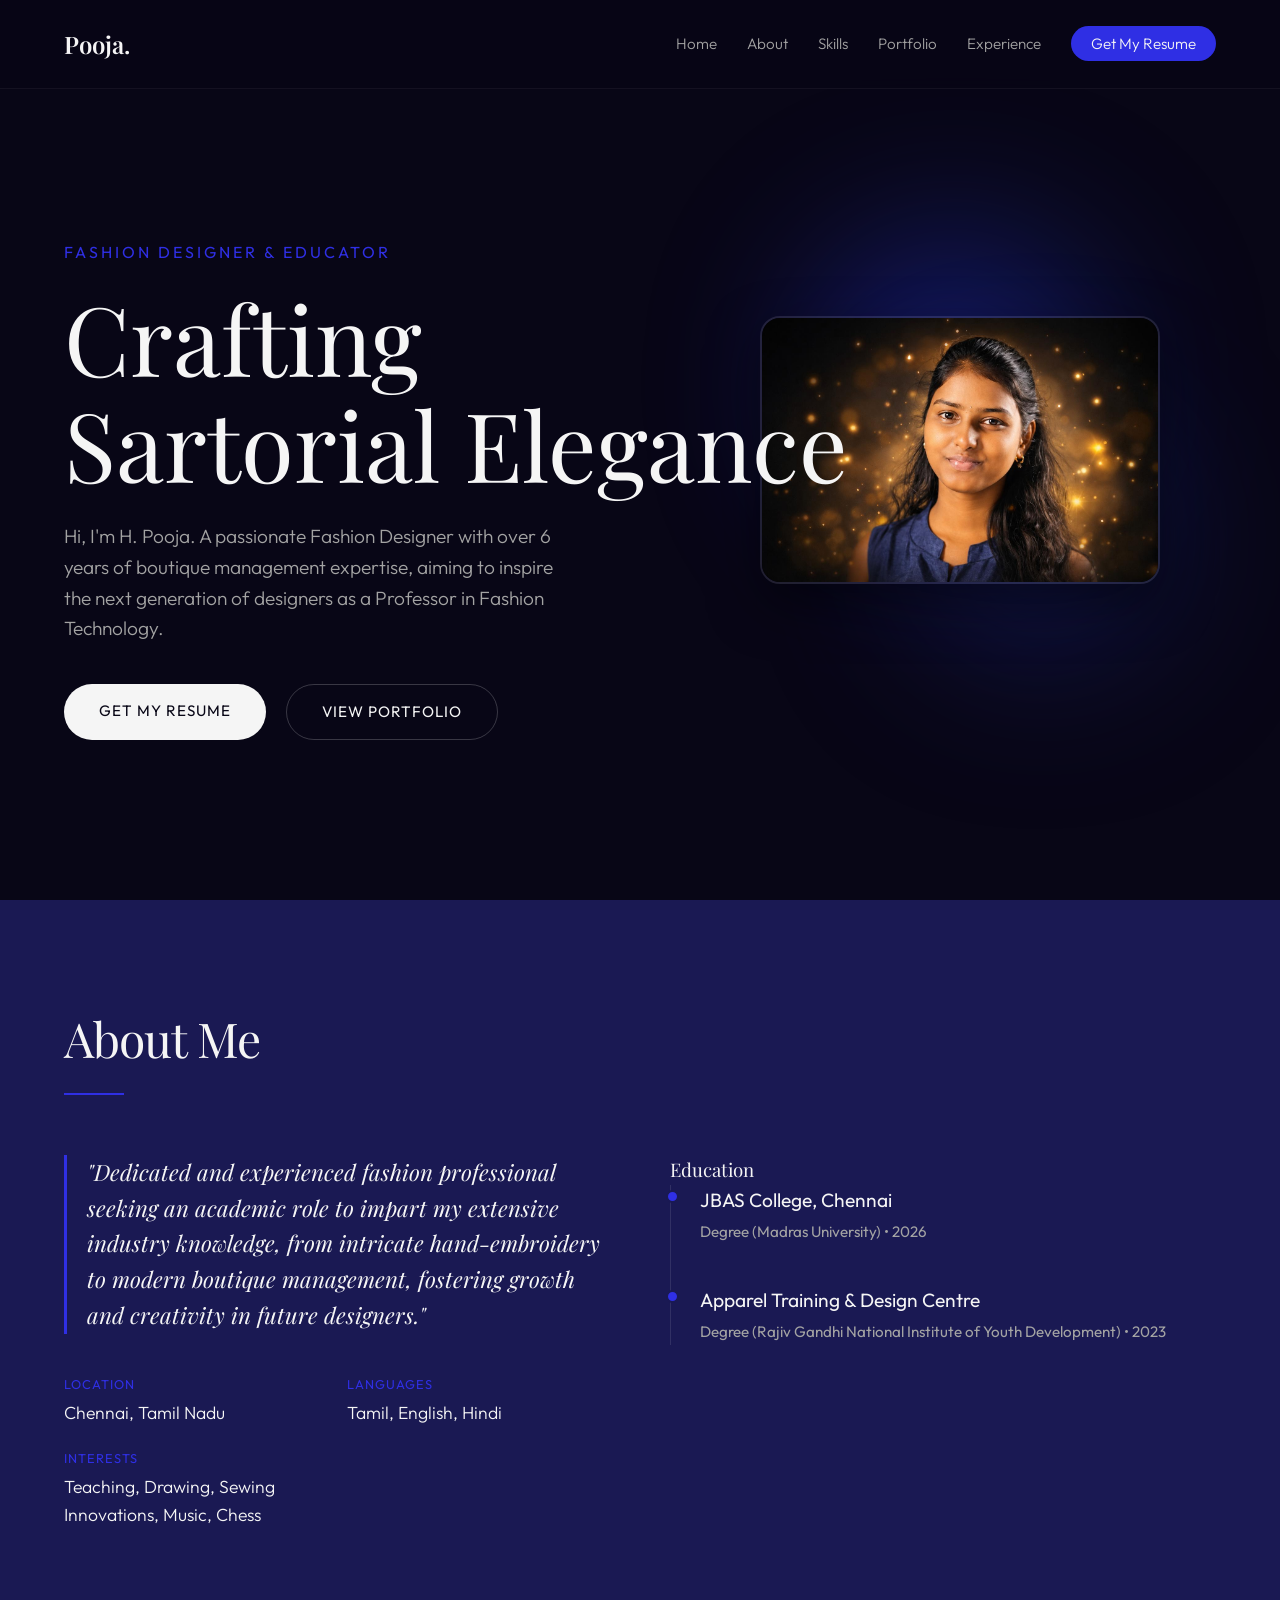
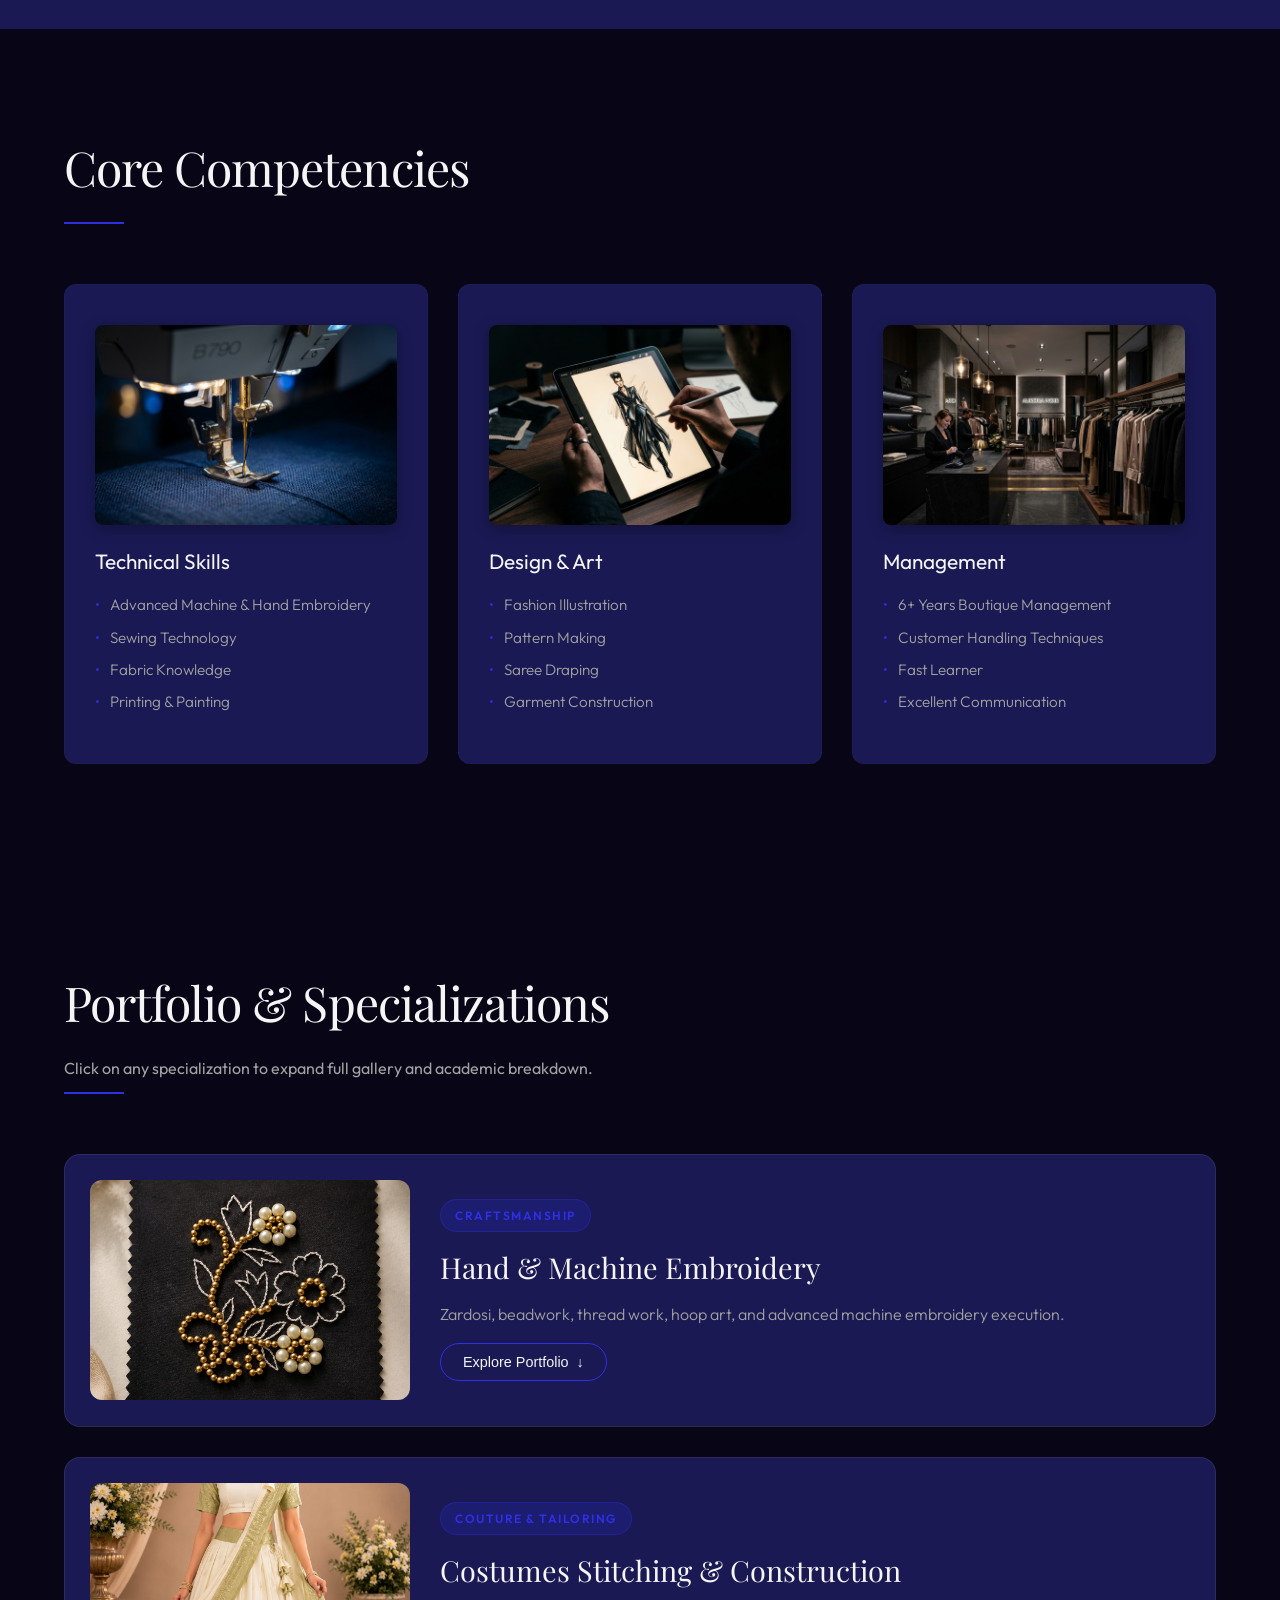
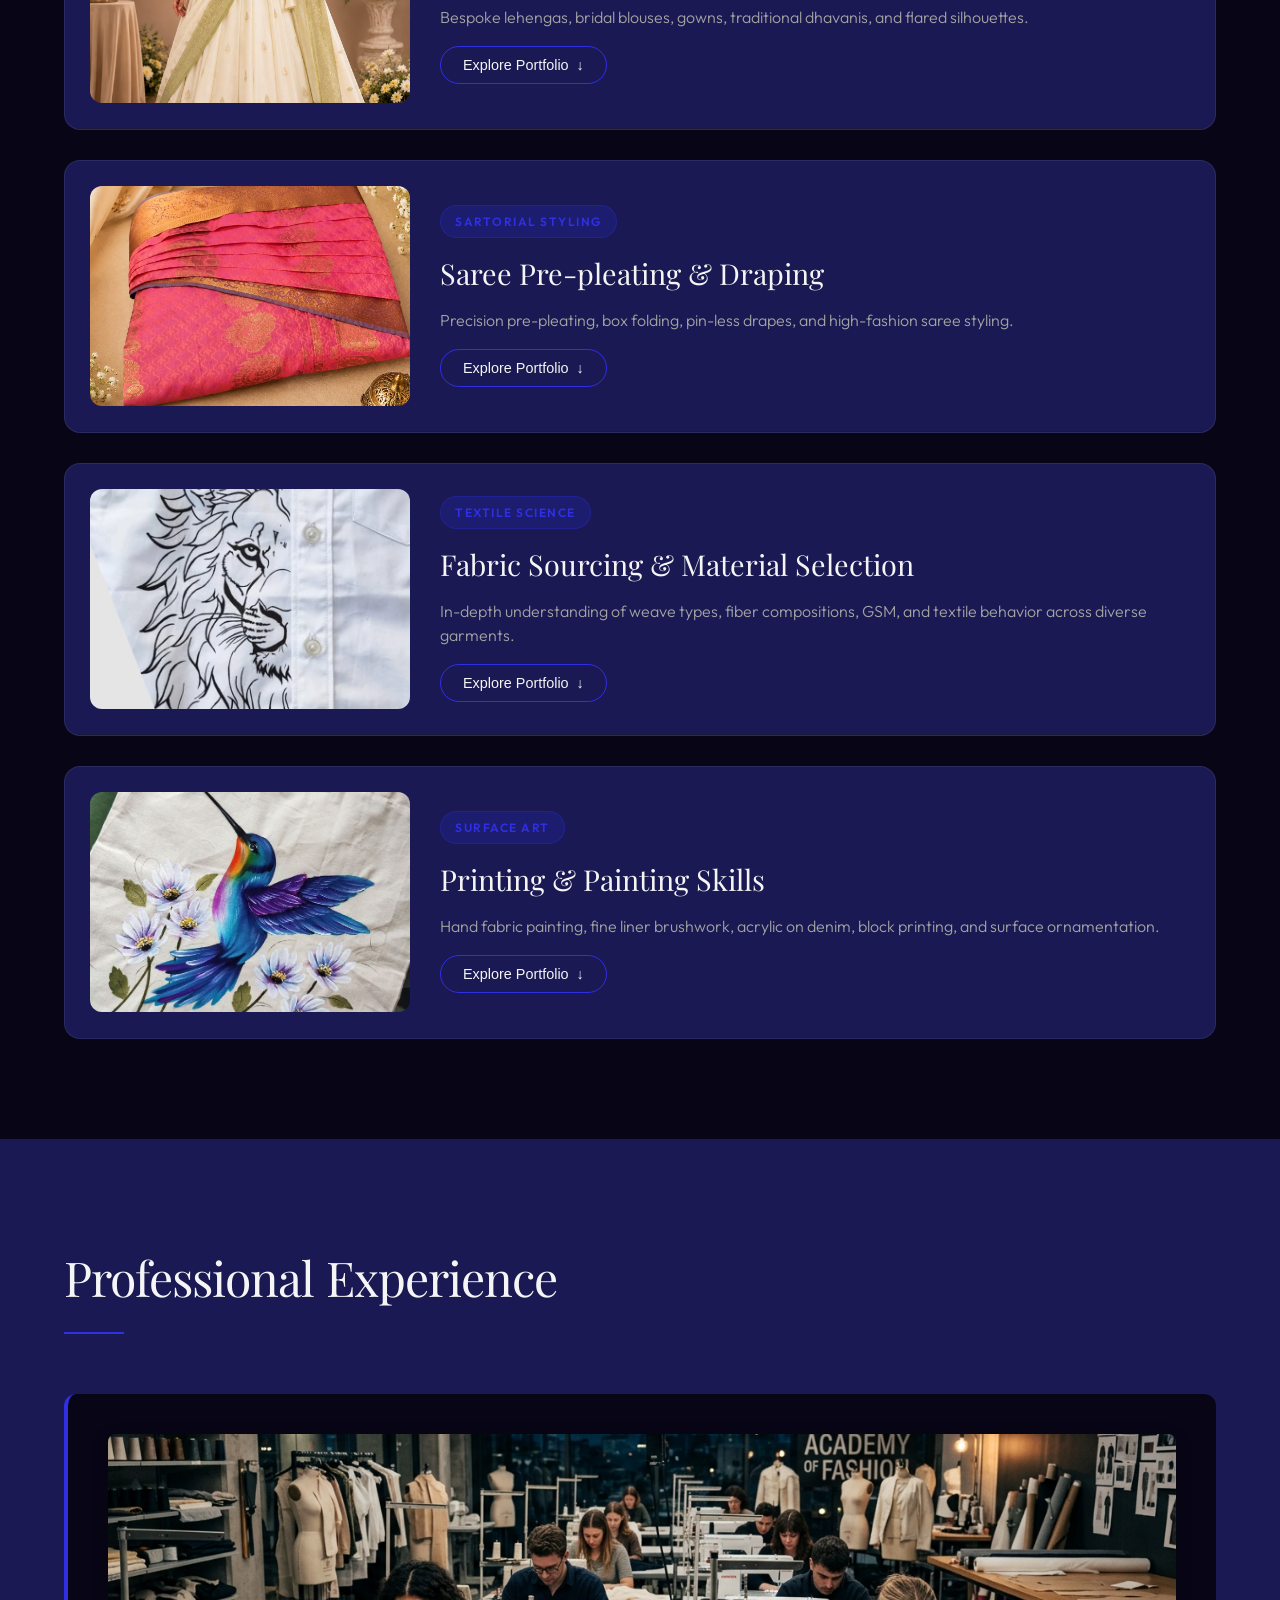
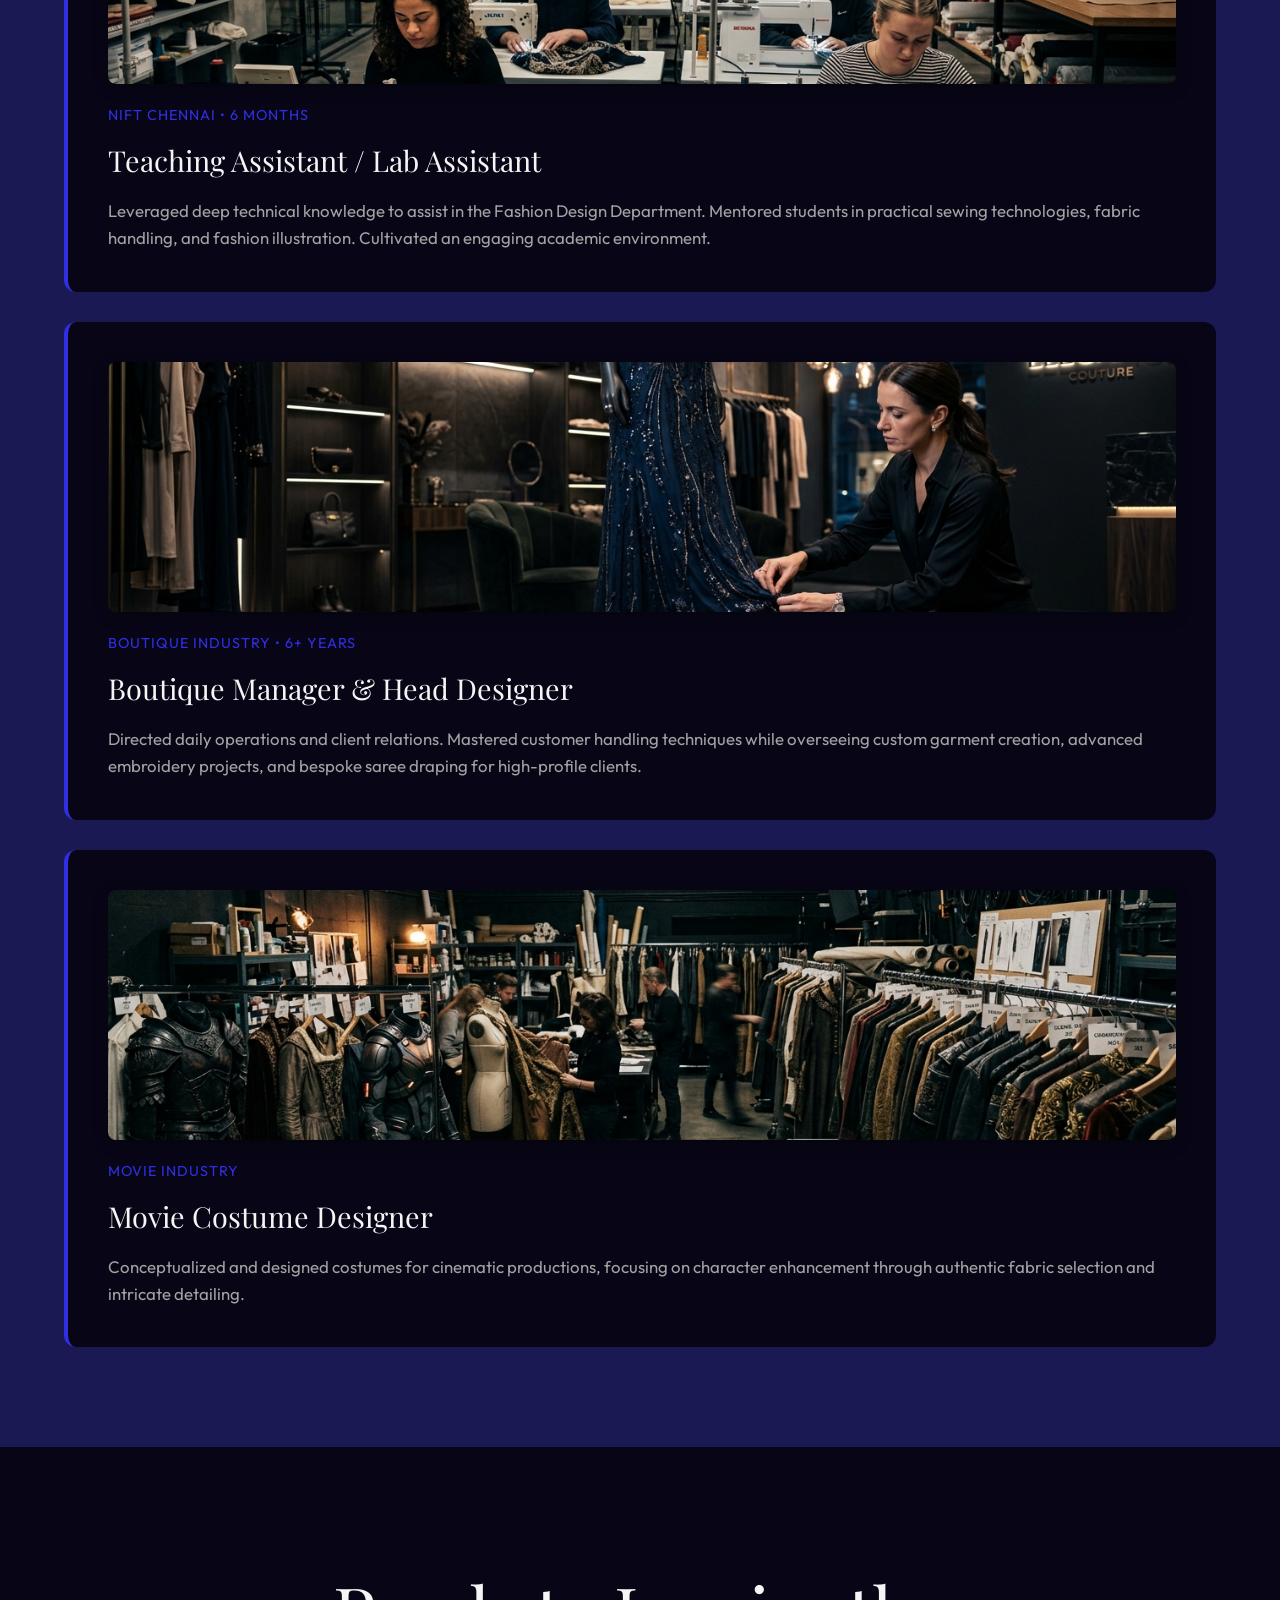
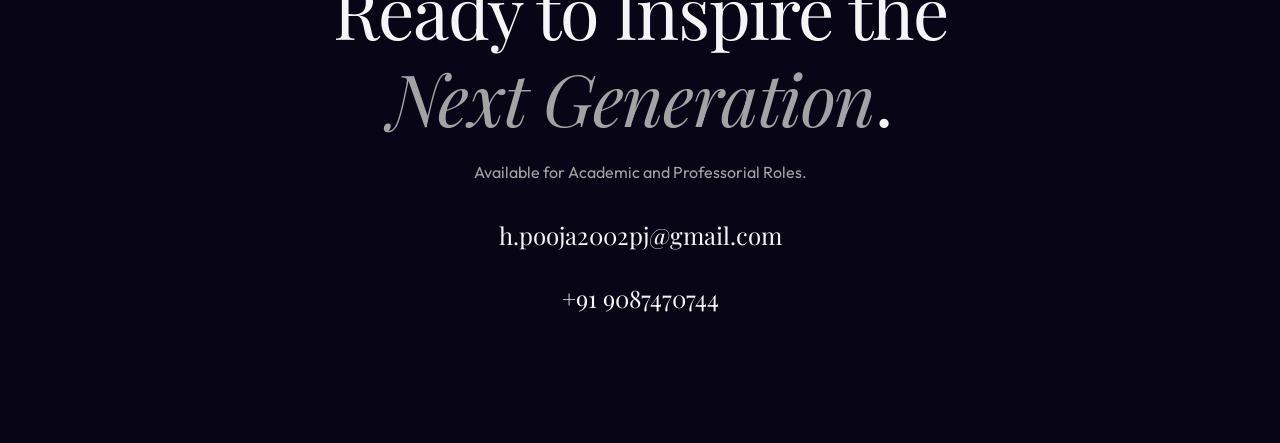
==== commit a4fd6846: "Update hero display picture and add 11 project images with captions to Fabric Sourcing and Printing " ====
--- a/index.html
+++ b/index.html
@@ -40,7 +40,7 @@
                 </div>
             </div>
             <div class="hero-visual fade-in">
-                <img src="pooja-portrait.jpeg" alt="H. Pooja Portrait" class="hero-portrait">
+                <img src="displaypic.jpg" alt="H. Pooja Portrait" class="hero-portrait">
                 <div class="abstract-shape shape-1"></div>
                 <div class="abstract-shape shape-2"></div>
             </div>
@@ -205,11 +205,6 @@
                                 <p>Cutwork back neck design with silver tassel fringe and pearl accenting.</p>
                             </div>
                             <div class="gallery-item">
-                                <img src="img_21.jpeg" alt="Maroon Velvet Handwork Blouse">
-                                <h5>Hand-Embellished Velvet Blouse</h5>
-                                <p>Precision scalloped neck borders with pearl tassels and central motif.</p>
-                            </div>
-                            <div class="gallery-item">
                                 <img src="img_4.jpeg" alt="Scarlet Red Couture Gown">
                                 <h5>Scarlet Red Floor-Length Gown</h5>
                                 <p>Structured shoulder sleeve cape gown crafted for dramatic silhouette.</p>
@@ -315,30 +310,55 @@
                 <div class="portfolio-card" data-category="fabric">
                     <div class="card-front">
                         <div class="card-media">
-                            <img src="skill-technical.jpg" alt="Fabric Sourcing Showcase">
+                            <img src="IMG-20260819-WA0010.jpg" alt="Fabric Sourcing & Material Selection Showcase">
                         </div>
                         <div class="card-info">
                             <span class="category-badge">Textile Science</span>
                             <h3>Fabric Sourcing & Material Selection</h3>
-                            <p>In-depth understanding of weave types, fiber compositions, GSM, and textile behavior.</p>
+                            <p>In-depth understanding of weave types, fiber compositions, GSM, and textile behavior across diverse garments.</p>
                             <button class="expand-btn">Explore Portfolio <span class="arrow">↓</span></button>
                         </div>
                     </div>
                     <div class="card-dropdown">
                         <div class="dropdown-header">
                             <h4>Fabric Sourcing & Textile Analysis</h4>
-                            <p>Expertise in selecting optimal raw materials based on design intent, drape characteristics, and wearability. Proficient in identifying raw silk, organza, georgette, velvet, brocade, and cotton blends to achieve desired volume and comfort.</p>
-                        </div>
-                        <div class="dropdown-gallery single-info">
-                            <div class="tech-highlight-card">
-                                <h5>Textile Selection Criteria</h5>
-                                <ul>
-                                    <li><strong>Structural Analysis:</strong> Matching fabric weight (GSM) with garment silhouette (flared vs structured).</li>
-                                    <li><strong>Bespoke Sourcing:</strong> Sourcing direct-from-weaver silk from Kanchipuram and South Indian handloom clusters.</li>
-                                    <li><strong>Lining & Reinforcement:</strong> Selection of canvas, horsehair braid, and breathable linings for longevity.</li>
-                                    <li><strong>Quality Auditing:</strong> Shrinkage testing, color fastness assessment, and fiber burn tests.</li>
-                                </ul>
-                            </div>
+                            <p>Expertise in selecting optimal raw materials based on design intent, drape characteristics, and wearability. Proficient in evaluating cotton jerseys, poplin shirting, silks, organzas, and heavyweight denim substrates for precision apparel engineering and print applications.</p>
+                        </div>
+                        <div class="dropdown-gallery">
+                            <div class="gallery-item">
+                                <img src="IMG-20260819-WA0010.jpg" alt="Half-Lion Placket Placement Art on Poplin">
+                                <h5>Half-Lion Placket Placement Art</h5>
+                                <p>Precision engineered vertical line-art aligned seamlessly across the front button placket of crisp cotton poplin shirting.</p>
+                            </div>
+                            <div class="gallery-item">
+                                <img src="IMG-20260819-WA0007.jpg" alt="Lord Krishna Screen Print on Black Combed Cotton">
+                                <h5>Lord Krishna & Flute Graphic Tee</h5>
+                                <p>Vibrant high-opacity teal & white discharge screen print on rich black combed cotton with soft hand-feel.</p>
+                            </div>
+                            <div class="gallery-item">
+                                <img src="IMG-20260819-WA0004.jpg" alt="Scenic Coastal Landscape Print on Cotton Jersey">
+                                <h5>Scenic Coastal Landscape Print</h5>
+                                <p>Color-fast landscape graphic placement print on 100% bio-washed breathable combed cotton single-jersey.</p>
+                            </div>
+                            <div class="gallery-item">
+                                <img src="IMG-20260819-WA0006.jpg" alt="Meditative Shiva Graphic on Heavy Cotton">
+                                <h5>Meditative Shiva Graphic Tee</h5>
+                                <p>High-definition spiritual illustration placement print on 220 GSM structured premium cotton knit.</p>
+                            </div>
+                            <div class="gallery-item">
+                                <img src="IMG-20260819-WA0005.jpg" alt="Oriental Waterfall & Compass Print">
+                                <h5>Oriental Waterfall & Compass Tee</h5>
+                                <p>Monochrome ink-wash aesthetic and compass design on lightweight breathable cotton apparel substrate.</p>
+                            </div>
+                        </div>
+                        <div class="tech-highlight-card" style="margin-top: 25px;">
+                            <h5>Textile Selection Criteria</h5>
+                            <ul>
+                                <li><strong>Structural Analysis:</strong> Matching fabric weight (GSM) with garment silhouette (flared vs structured).</li>
+                                <li><strong>Bespoke Sourcing:</strong> Sourcing direct-from-weaver silk from Kanchipuram and South Indian handloom clusters.</li>
+                                <li><strong>Lining & Reinforcement:</strong> Selection of canvas, horsehair braid, and breathable linings for longevity.</li>
+                                <li><strong>Quality Auditing:</strong> Shrinkage testing, color fastness assessment, and fiber burn tests.</li>
+                            </ul>
                         </div>
                     </div>
                 </div>
@@ -347,30 +367,60 @@
                 <div class="portfolio-card" data-category="printing">
                     <div class="card-front">
                         <div class="card-media">
-                            <img src="skill-design.jpg" alt="Printing & Painting Showcase">
+                            <img src="IMG-20260819-WA0003.jpg" alt="Printing & Painting Showcase">
                         </div>
                         <div class="card-info">
                             <span class="category-badge">Surface Art</span>
                             <h3>Printing & Painting Skills</h3>
-                            <p>Block printing, screen printing, hand fabric painting, and artistic surface ornamentation.</p>
+                            <p>Hand fabric painting, fine liner brushwork, acrylic on denim, block printing, and surface ornamentation.</p>
                             <button class="expand-btn">Explore Portfolio <span class="arrow">↓</span></button>
                         </div>
                     </div>
                     <div class="card-dropdown">
                         <div class="dropdown-header">
-                            <h4>Surface Design, Printing & Painting</h4>
-                            <p>Comprehensive training and practical knowledge in traditional and modern fabric ornamentation. Skillful in stencil painting, acrylic fabric painting, pigment printing, block printing, and batik techniques for customized textiles.</p>
-                        </div>
-                        <div class="dropdown-gallery single-info">
-                            <div class="tech-highlight-card">
-                                <h5>Surface Ornamentation Expertise</h5>
-                                <ul>
-                                    <li><strong>Fabric Painting:</strong> Freehand floral and abstract artwork using water-resistant fabric mediums.</li>
-                                    <li><strong>Block & Screen Printing:</strong> Pattern repeats, registration alignment, and dye preparation.</li>
-                                    <li><strong>Illustration & Transfer:</strong> Translating fashion illustrations directly onto fabric surfaces.</li>
-                                    <li><strong>Curriculum Integration:</strong> Ability to teach textile printing labs and surface design modules at university level.</li>
-                                </ul>
-                            </div>
+                            <h4>Surface Design, Hand Painting & Printing</h4>
+                            <p>Comprehensive training and practical mastery in traditional and modern fabric ornamentation. Expert in freehand acrylic painting on denim, custom canvas accessories, brush liner detailing, pigment printing, and fabric art curation.</p>
+                        </div>
+                        <div class="dropdown-gallery">
+                            <div class="gallery-item">
+                                <img src="IMG-20260819-WA0009.jpg" alt="Acrylic Krishna Portrait on Black Shirt">
+                                <h5>Acrylic Krishna Portrait on Black Shirt</h5>
+                                <p>Intricate freehand white acrylic brushwork using Camel Fabric Acrylics and liner brushes directly on a black cotton shirt.</p>
+                            </div>
+                            <div class="gallery-item">
+                                <img src="IMG-20260819-WA0003.jpg" alt="Hummingbird Botanical Canvas Tote Bag">
+                                <h5>Hummingbird Botanical Tote Bag</h5>
+                                <p>Multi-color iridescent hummingbird with daisy florals hand-painted using acrylic fabric medium on heavy organic canvas.</p>
+                            </div>
+                            <div class="gallery-item">
+                                <img src="IMG-20260819-WA0012.jpg" alt="Sunflower Botanical Painted Denim">
+                                <h5>Sunflower Botanical Painted Denim</h5>
+                                <p>Hand-painted golden sunflowers with delicate leaf vines wrapping along the hip and pocket seams of acid-wash denim jeans.</p>
+                            </div>
+                            <div class="gallery-item">
+                                <img src="IMG-20260819-WA0011.jpg" alt="Tropical Leopard Denim Pocket Art">
+                                <h5>Tropical Leopard Denim Pocket Art</h5>
+                                <p>Vibrant acrylic fabric painting of a blue-eyed leopard nestled in lush tropical foliage on a heavy denim back pocket.</p>
+                            </div>
+                            <div class="gallery-item">
+                                <img src="IMG-20260819-WA0013.jpg" alt="Coquette Bow & Strawberry Pocket Art">
+                                <h5>Coquette Bow & Strawberry Pocket Art</h5>
+                                <p>Fine liner brushwork demonstrating live fabric painting technique on denim pockets, featuring a satin ribbon bow and strawberry.</p>
+                            </div>
+                            <div class="gallery-item">
+                                <img src="IMG-20260819-WA0008.jpg" alt="Cute Baby Panda Hand Illustration">
+                                <h5>Cute Baby Panda Hand Illustration</h5>
+                                <p>Hand-painted character art with soft blush shading and heart accents on smooth white cotton jersey.</p>
+                            </div>
+                        </div>
+                        <div class="tech-highlight-card" style="margin-top: 25px;">
+                            <h5>Surface Ornamentation Expertise</h5>
+                            <ul>
+                                <li><strong>Fabric Painting:</strong> Freehand floral and abstract artwork using water-resistant fabric mediums.</li>
+                                <li><strong>Block & Screen Printing:</strong> Pattern repeats, registration alignment, and dye preparation.</li>
+                                <li><strong>Illustration & Transfer:</strong> Translating fashion illustrations directly onto fabric surfaces.</li>
+                                <li><strong>Curriculum Integration:</strong> Ability to teach textile printing labs and surface design modules at university level.</li>
+                            </ul>
                         </div>
                     </div>
                 </div>
--- a/style.css
+++ b/style.css
@@ -555,7 +555,7 @@
 }
 
 .portfolio-card.active .card-dropdown {
-    max-height: 2500px;
+    max-height: 5000px;
     padding: 35px 25px;
 }
 
@@ -586,30 +586,35 @@
 
 .gallery-item {
     background-color: var(--surface-color);
-    border-radius: 12px;
-    padding: 15px;
+    border-radius: 14px;
+    padding: 16px;
     border: 1px solid rgba(255, 255, 255, 0.08);
     display: flex;
     flex-direction: column;
     height: 100%;
     box-sizing: border-box;
-    transition: border-color 0.3s ease, transform 0.3s ease;
+    transition: border-color 0.3s ease, transform 0.3s ease, box-shadow 0.3s ease;
     cursor: pointer;
+    overflow: hidden;
 }
 
 .gallery-item:hover {
     border-color: var(--accent-color);
-    transform: translateY(-3px);
+    transform: translateY(-4px);
+    box-shadow: 0 10px 25px rgba(0, 0, 0, 0.4);
 }
 
 .gallery-item img {
     width: 100%;
-    height: 280px;
-    object-fit: cover;
-    object-position: center top;
-    border-radius: 8px;
+    height: 240px;
+    object-fit: contain;
+    background: rgba(10, 8, 20, 0.85);
+    border: 1px solid rgba(255, 255, 255, 0.04);
+    border-radius: 10px;
     margin-bottom: 12px;
     transition: transform 0.3s ease;
+    display: block;
+    flex-shrink: 0;
 }
 
 .gallery-item:hover img {
@@ -619,15 +624,17 @@
 .gallery-item h5 {
     font-size: 1.05rem;
     color: var(--text-primary);
-    margin-bottom: 6px;
+    margin: 0 0 6px 0;
     font-family: var(--font-body);
+    line-height: 1.3;
 }
 
 .gallery-item p {
     font-size: 0.88rem;
     color: var(--text-secondary);
     line-height: 1.45;
-    margin-top: auto;
+    margin: 0;
+    flex-grow: 1;
 }
 
 /* Image Lightbox Modal */
@@ -767,10 +774,29 @@
     
     .dropdown-gallery {
         grid-template-columns: 1fr;
+        gap: 16px;
+    }
+
+    .gallery-item {
+        padding: 14px;
+        border-radius: 12px;
     }
     
     .gallery-item img {
-        height: 260px;
+        height: 210px;
+        object-fit: contain;
+        background: rgba(10, 8, 20, 0.95);
+        margin-bottom: 10px;
+    }
+
+    .gallery-item h5 {
+        font-size: 1rem;
+        margin-bottom: 4px;
+    }
+
+    .gallery-item p {
+        font-size: 0.85rem;
+        line-height: 1.4;
     }
 }
 
